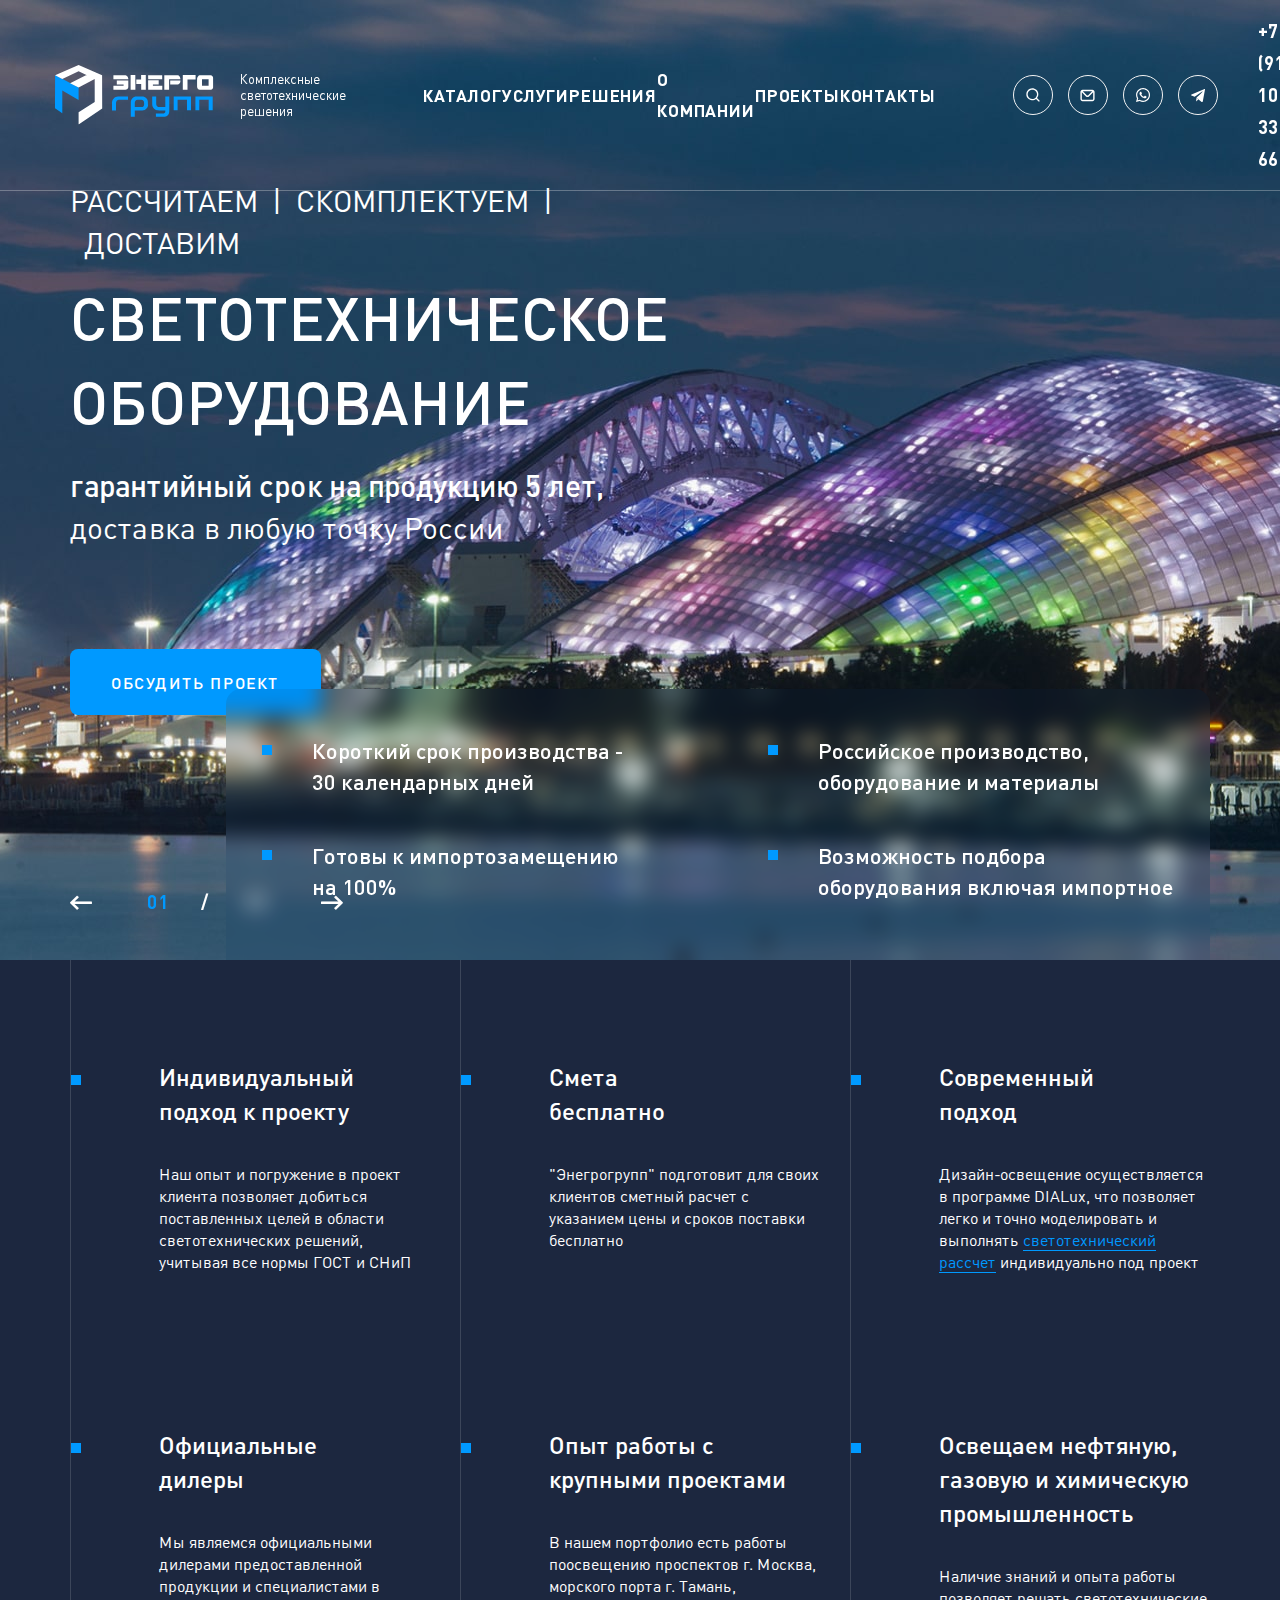
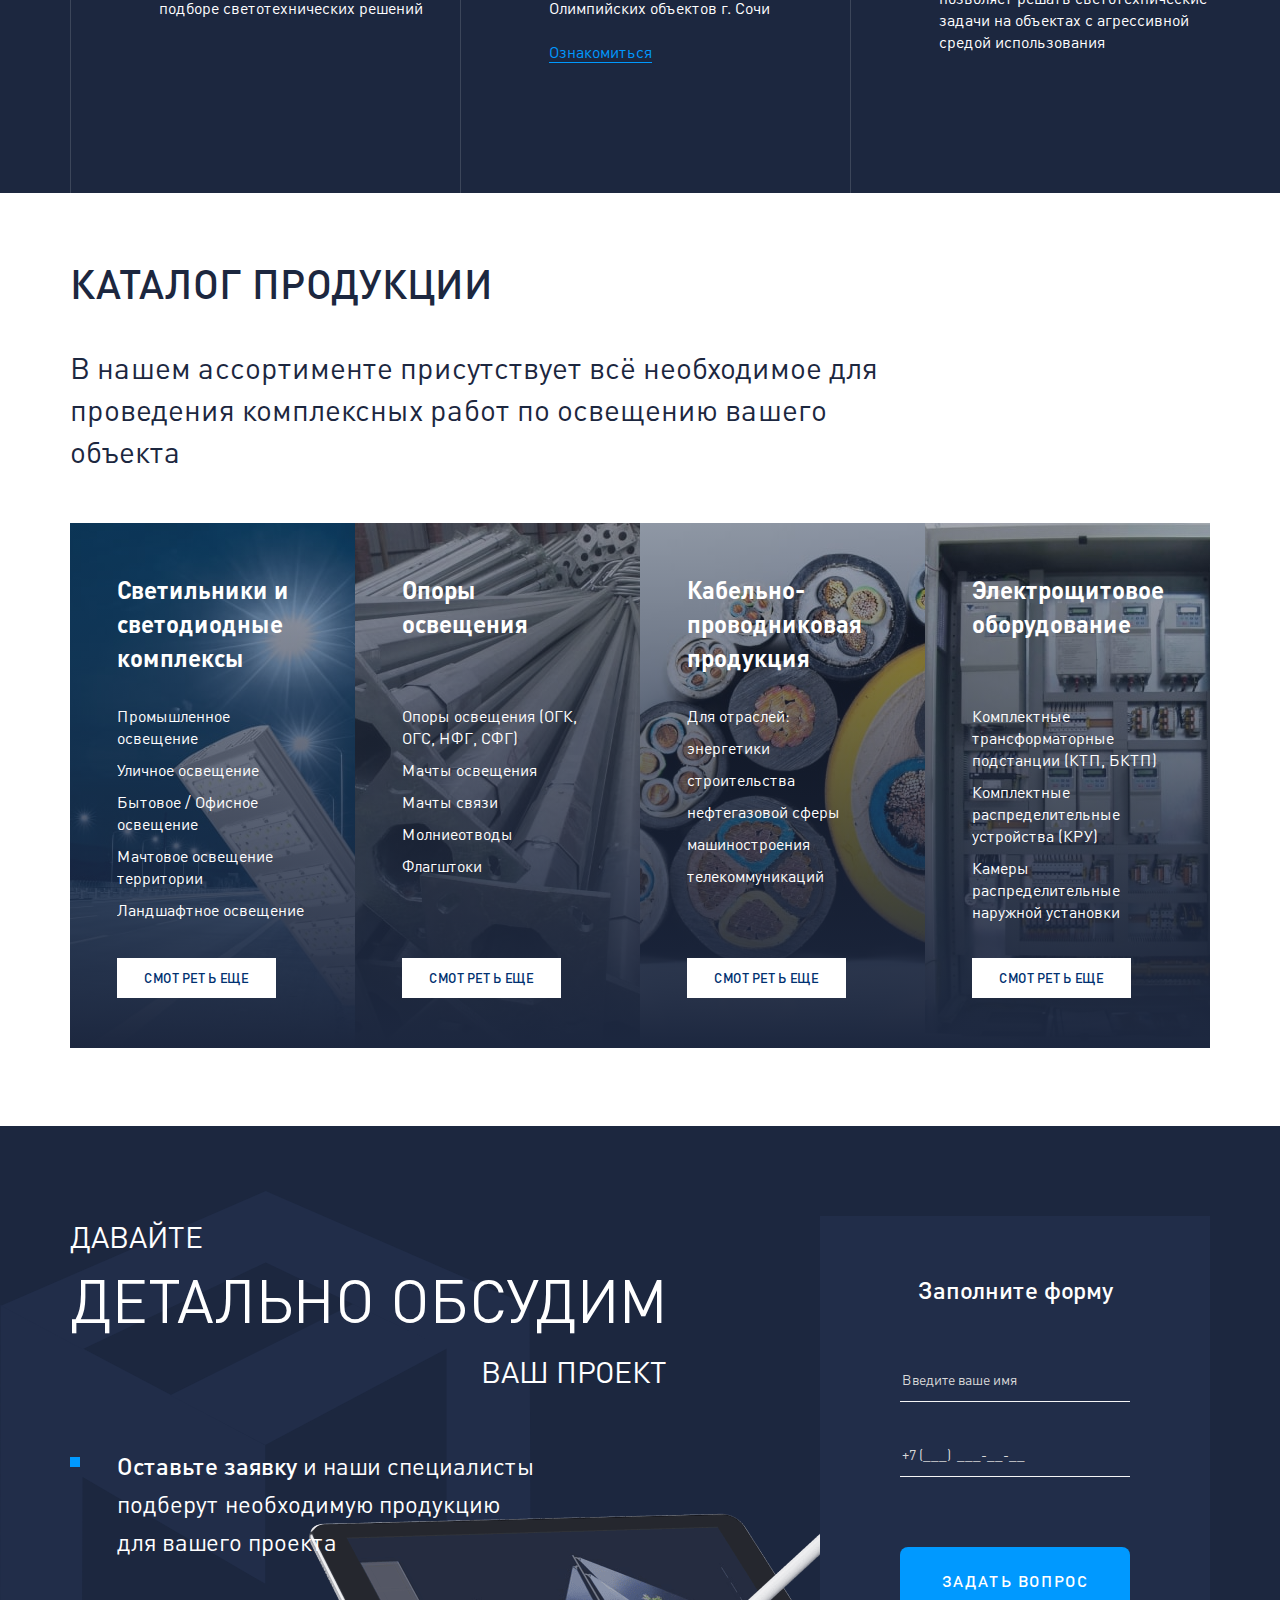
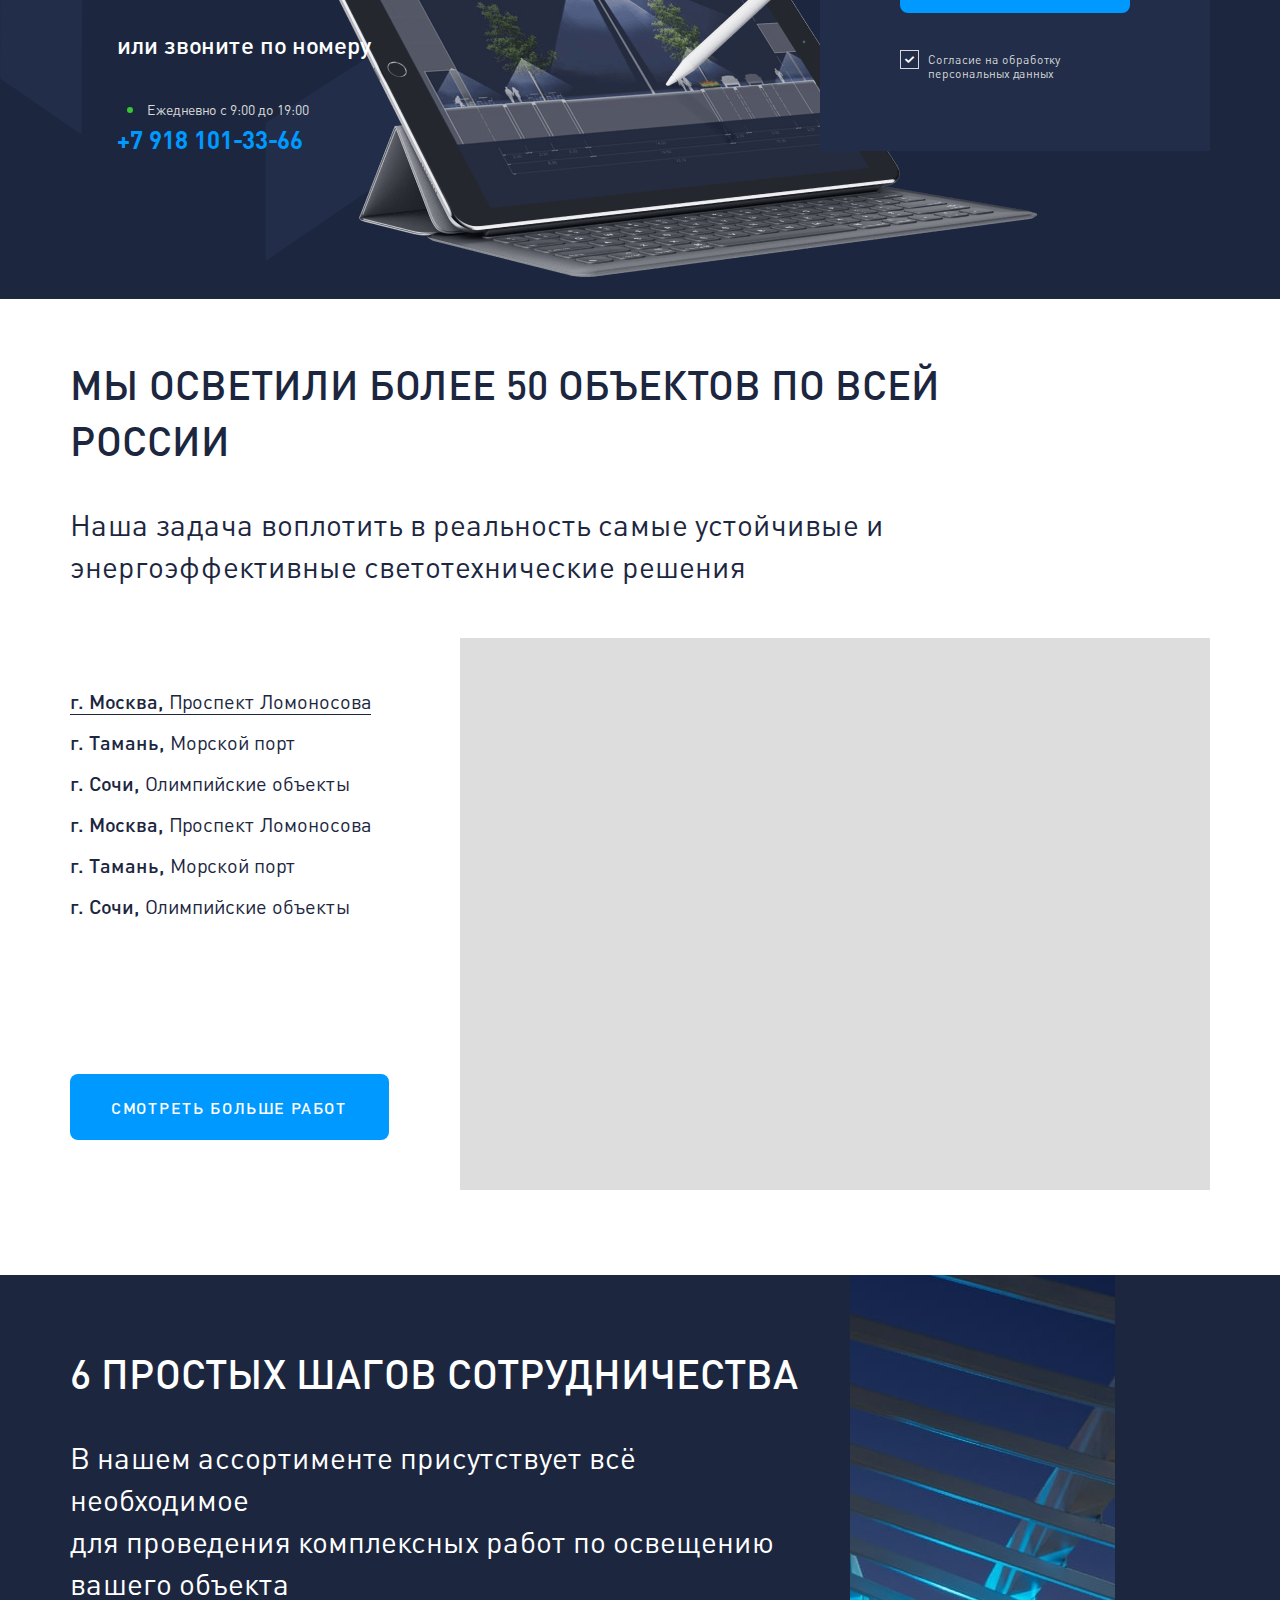
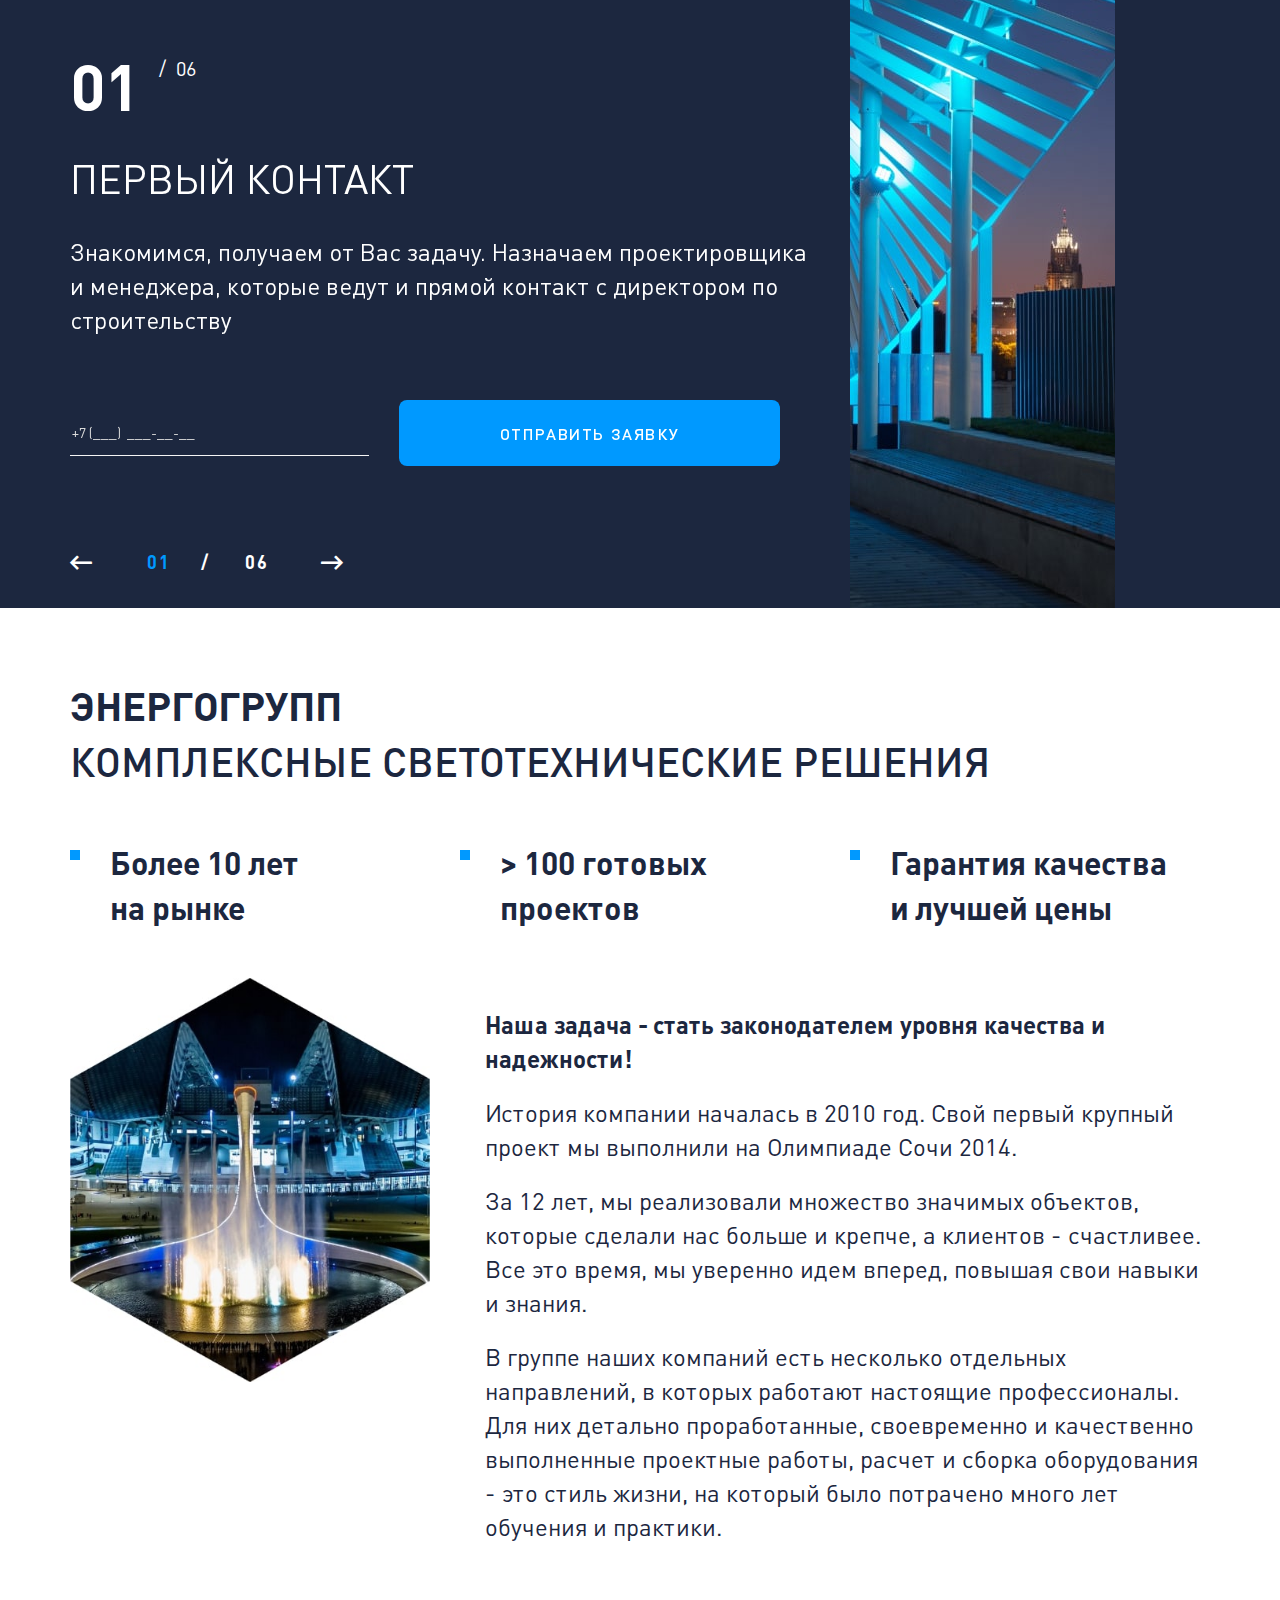
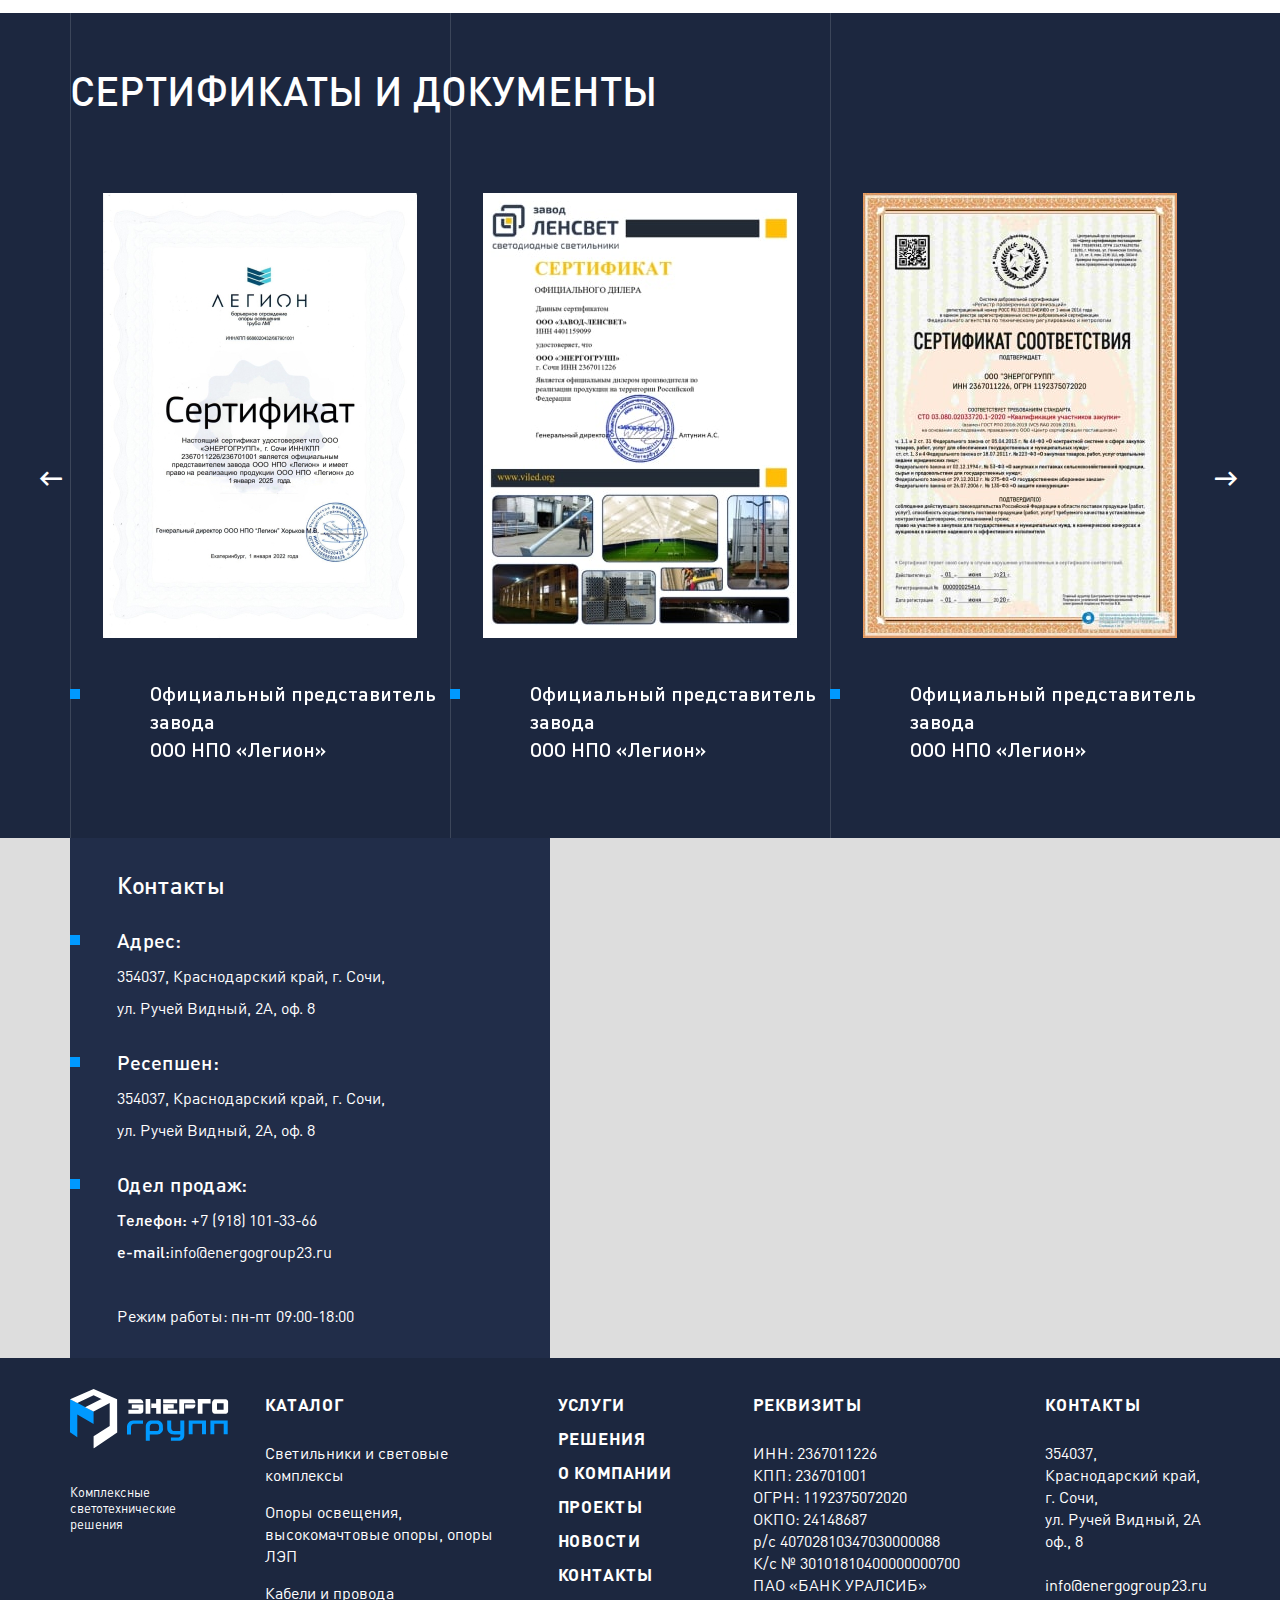
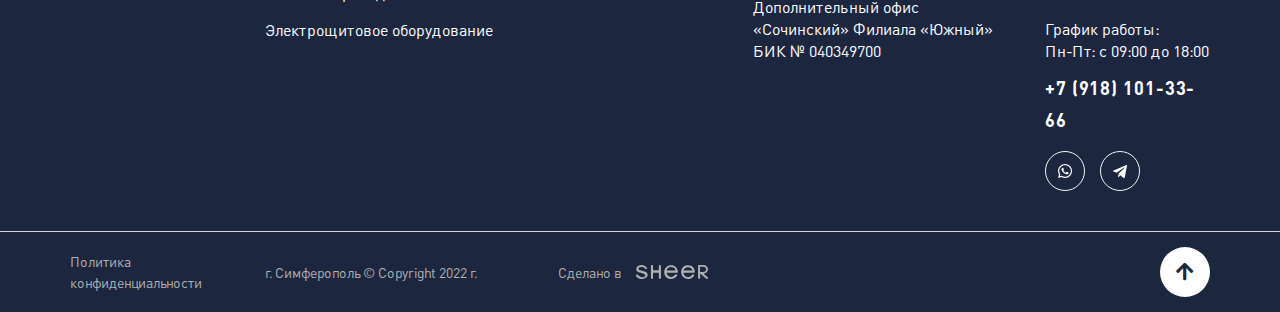
==== index.html @ d99414f5 "Add files via upload" ====
<!DOCTYPE html>
<!--[if lt IE 7]><html lang="ru" class="lt-ie9 lt-ie8 lt-ie7"><![endif]-->
<!--[if IE 7]><html lang="ru" class="lt-ie9 lt-ie8"><![endif]-->
<!--[if IE 8]><html lang="ru" class="lt-ie9"><![endif]-->
<!--[if gt IE 8]><!-->
<html lang="ru">
<!--<![endif]-->
<head>
	<meta charset="utf-8" />
	<title>Заголовок</title>
	<meta http-equiv="X-UA-Compatible" content="IE=edge" />
	<meta name="viewport" content="width=device-width, initial-scale=1.0" />
	<meta name="format-detection" content="telephone=no" />
	<link rel="shortcut icon" href="favicon.png" />
	<link rel="stylesheet" href="libs/bootstrap/bootstrap-grid.css" />
	<link rel="stylesheet" href="libs/fontawesome-free-5.12.0-web/css/all.min.css" />
	<link rel="stylesheet" href="libs/fancybox/jquery.fancybox.css" />
	<link rel="stylesheet" href="libs/slick-1.5.9/slick/slick.css" />
	<link rel="stylesheet" href="libs/slick-1.5.9/slick/slick-theme.css" />
	<link rel="stylesheet" href="css/fonts.css" />
	<link rel="stylesheet" href="css/main.css?ver=1.1" />
	<link rel="stylesheet" href="css/media.css?ver=1.1" />
</head>
<body>

	<div class="wrapper">

		<header class="header">
			<div class="container-fluid">
				<div class="header__wrap">
					<div class="logo-wrap">
						<a href="#" class="logo">
							<img src="img/logo.svg" alt="alt">
						</a>
						<div class="logo-descr">Комплексные светотехнические решения</div>
					</div>
					<ul class="menu">
						<li><a href="#">КАТАЛОГ</a></li>
						<li><a href="#">УСЛУГИ</a></li>
						<li><a href="#">РЕШЕНИЯ</a></li>
						<li><a href="#">О КОМПАНИИ</a></li>
						<li><a href="#">проекты</a></li>
						<li><a href="#">контакты</a></li>
					</ul>
					<ul class="list-icons">
						<li><a href="#"><img src="img/search.svg" alt="alt"></a></li>
						<li><a href="#"><img src="img/envelope.svg" alt="alt"></a></li>
						<li><a href="#"><img src="img/whatsapp.svg" alt="alt"></a></li>
						<li><a href="#"><img src="img/telegram.svg" alt="alt"></a></li>
					</ul>
					<a href="tel:+79181013366" class="phone-main">+7 (918) 101-33-66</a>
					<a href="#callback" class="btn-page">заказать звонок</a>
				</div>
			</div>
		</header>

		<section class="billbord">
			<ul class="slider-billbord">
				<li>
					<div class="item-billbord">
						<div class="item-billbord__image">
							<img src="img/billbord.jpg" alt="alt">
						</div>
						<div class="container">
							<div class="row">
								<div class="col-xl-6">
									<h2 class="title-billbord">Рассчитаем&nbsp;&nbsp;|&nbsp;&nbsp;сКОМПЛЕКТУЕМ&nbsp;&nbsp;|&nbsp;&nbsp;доставим </h2>
									<h2 class="title-big">светотехническое оборудование</h2>
									<div class="descr-billbord"><strong>гарантийный срок на продукцию 5 лет,</strong> <br>доставка в любую точку России</div>
									<a href="#" class="btn-main">Обсудить проект</a>
								</div>
							</div>
						</div>
					</div>
				</li>
				<li>
					<div class="item-billbord">
						<div class="item-billbord__image">
							<img src="img/billbord.jpg" alt="alt">
						</div>
						<div class="container">
							<div class="row">
								<div class="col-xl-6">
									<h2 class="title-billbord">Рассчитаем&nbsp;&nbsp;|&nbsp;&nbsp;сКОМПЛЕКТУЕМ&nbsp;&nbsp;|&nbsp;&nbsp;доставим </h2>
									<h2 class="title-big">светотехническое оборудование</h2>
									<div class="descr-billbord"><strong>гарантийный срок на продукцию 5 лет,</strong> <br>доставка в любую точку России</div>
									<a href="#" class="btn-main">Обсудить проект</a>
								</div>
							</div>
						</div>
					</div>
				</li>
			</ul>
			<div class="container">
				<div class="slider-controls" id="controls-billbord">
					<div class="slider-count"></div>
				</div>
				<div class="info-billbord">
					<ul>
						<li>Короткий срок производства - <br>30 календарных дней</li>
						<li>Готовы к импортозамещению <br>на 100%</li>
						<li>Российское производство, оборудование и материалы</li>
						<li>Возможность подбора оборудования включая импортное</li>
					</ul>
				</div>
			</div>
		</section>

		<section class="advantages">
			<div class="container">
				<div class="row row_advantages">
					<div class="col-lg-4 col-md-6">
						<div class="item-advantage">
							<div class="item-advantage__title">Индивидуальный <br>подход к проекту</div>
							<p>Наш опыт и погружение в проект клиента позволяет добиться поставленных целей в области светотехнических решений, учитывая все нормы ГОСТ и СНиП</p>
						</div>
					</div>
					<div class="col-lg-4 col-md-6">
						<div class="item-advantage">
							<div class="item-advantage__title">Смета <br>бесплатно</div>
							<p>"Энегрогрупп" подготовит для своих клиентов сметный расчет с указанием цены и сроков поставки бесплатно</p>
						</div>
					</div>
					<div class="col-lg-4 col-md-6">
						<div class="item-advantage">
							<div class="item-advantage__title">Современный <br>подход</div>
							<p>Дизайн-освещение осуществляется в программе DIALux, что позволяет легко и точно моделировать и выполнять <a href="#">светотехнический рассчет</a> индивидуально под проект</p>
						</div>
					</div>
					<div class="col-lg-4 col-md-6">
						<div class="item-advantage">
							<div class="item-advantage__title">Официальные <br>дилеры</div>
							<p>Мы являемся официальными дилерами предоставленной продукции и специалистами в подборе светотехнических решений</p>
						</div>
					</div>
					<div class="col-lg-4 col-md-6">
						<div class="item-advantage">
							<div class="item-advantage__title">Опыт работы с крупными проектами</div>
							<p>В нашем портфолио есть работы поосвещению проспектов  г. Москва, морского порта г. Тамань, Олимпийских объектов г. Сочи </p>
							<br>
							<a href="#">Ознакомиться</a>
						</div>
					</div>
					<div class="col-lg-4 col-md-6">
						<div class="item-advantage">
							<div class="item-advantage__title">Освещаем нефтяную, газовую  и химическую промышленность</div>
							<p>Наличие знаний и опыта работы позволяет решать светотехнические задачи на объектах с агрессивной средой использования</p>
						</div>
					</div>
				</div>
			</div>
		</section>

		<section class="categories">
			<div class="container">
				<div class="row">
					<div class="col-lg-9">
						<h2 class="title-section">Каталог продукции</h2>
						<div class="descr-section">В нашем ассортименте присутствует всё необходимое для проведения комплексных работ по освещению вашего объекта</div>
					</div>
				</div>
				<div class="row row_categories">
					<div class="col-lg-3 col-md-6">
						<div class="item-category">
							<div class="item-category__image">
								<img src="img/category1.jpg" alt="alt">
							</div>
							<a href="#" class="item-category__title">Светильники и светодиодные комплексы</a>
							<div class="item-category__content">
								<ul>
									<li><a href="#">Промышленное освещение</a></li>
									<li><a href="#">Уличное освещение</a></li>
									<li><a href="#">Бытовое / Офисное освещение</a></li>
									<li><a href="#">Мачтовое освещение территории</a></li>
									<li><a href="#">Ландшафтное освещение</a></li>
								</ul>
							</div>
							<a href="#" class="btn-page">смотреть еще</a>
						</div>
					</div>
					<div class="col-lg-3 col-md-6">
						<div class="item-category">
							<div class="item-category__image">
								<img src="img/category2.jpg" alt="alt">
							</div>
							<a href="#" class="item-category__title">Опоры <br>освещения</a>
							<div class="item-category__content">
								<ul>
									<li><a href="#">Опоры освещения (ОГК, ОГС, НФГ, СФГ)</a></li>
									<li><a href="#">Мачты освещения</a></li>
									<li><a href="#">Мачты связи</a></li>
									<li><a href="#">Молниеотводы</a></li>
									<li><a href="#">Флагштоки</a></li>
								</ul>
							</div>
							<a href="#" class="btn-page">смотреть еще</a>
						</div>
					</div>
					<div class="col-lg-3 col-md-6">
						<div class="item-category">
							<div class="item-category__image">
								<img src="img/category3.jpg" alt="alt">
							</div>
							<a href="#" class="item-category__title">Кабельно-проводниковая продукция</a>
							<div class="item-category__content">
								<ul>
									<li>Для отраслей:</li>
									<li><a href="#">энергетики</a></li>
									<li><a href="#">строительства</a></li>
									<li><a href="#">нефтегазовой сферы</a></li>
									<li><a href="#">машиностроения</a></li>
									<li><a href="#">телекоммуникаций</a></li>
								</ul>
							</div>
							<a href="#" class="btn-page">смотреть еще</a>
						</div>
					</div>
					<div class="col-lg-3 col-md-6">
						<div class="item-category">
							<div class="item-category__image">
								<img src="img/category4.jpg" alt="alt">
							</div>
							<a href="#" class="item-category__title">Электрощитовое оборудование</a>
							<div class="item-category__content">
								<ul>
									<li><a href="#">Комплектные трансформаторные подстанции (КТП, БКТП)</a></li>
									<li><a href="#">Комплектные распределительные устройства (КРУ)</a></li>
									<li><a href="#">Камеры распределительные наружной установки (КРН)</a></li>
								</ul>
							</div>
							<a href="#" class="btn-page">смотреть еще</a>
						</div>
					</div>
				</div>
			</div>
		</section>

		<section class="consultation">
			<div class="container">
				<div class="row">
					<div class="col-lg-8 consultation__left">
						<h2 class="title-consultation">
							<div class="title-consultation__descr">Давайте</div>
							<div class="title-consultation__main">детально обсудим</div>
							<div class="title-consultation__descr">ваш проект</div>
						</h2>
						<div class="descr-consultation">
							<p><strong>Оставьте заявку</strong> и наши специалисты подберут необходимую продукцию для вашего проекта</p>
							<div class="descr-consultation__bottom">
								<p><strong>или звоните по номеру</strong></p>
								<div class="time-contacts">Ежедневно с 9:00 до 19:00 </div>
								<a href="tel:+79181013366" class="phone-page"> +7 918 101-33-66</a>
							</div>
						</div>
					</div>
					<div class="col-lg-4">
						<div class="image-consult">
							<img src="img/consult.png" alt="alt">
						</div>
						<div class="block-form">
							<div class="title-form">Заполните форму</div>
							<form>
								<div class="item-form">
									<input type="text" placeholder="Введите ваше имя" required="required">
								</div>
								<div class="item-form">
									<input type="text" placeholder="+7 (___)  ___-__-__" class="input-phone" required="required">
								</div>
								<button class="btn-main">задать вопрос</button>
								<div class="checkbox-wrap">
									<div class="checkbox">
										<label>
											<input type="checkbox" required="required" checked="checked" />
											<span>Согласие на обработку персональных данных</span>
										</label>
									</div>
								</div>
							</form>
						</div>
					</div>
				</div>
			</div>
		</section>

		<section class="locations">
			<div class="container">
				<div class="row">
					<div class="col-lg-10">
						<h2 class="title-section">Мы осветили более 50 объектов по всей России</h2>
						<div class="descr-section">Наша задача воплотить в реальность самые устойчивые и энергоэффективные светотехнические решения</div>
					</div>
				</div>
				<div class="row">
					<div class="col-lg-4 locations__left">
						<ul class="list-locations">
							<li>
								<div class="item-location location_1 active"><strong>г. Москва,</strong> Проспект Ломоносова</div>
							</li>
							<li>
								<div class="item-location location_2"><strong>г. Тамань,</strong> Морской порт</div>
							</li>
							<li>
								<div class="item-location location_3"><strong>г. Сочи,</strong> Олимпийские объекты</div>
							</li>
							<li>
								<div class="item-location location_1"><strong>г. Москва,</strong> Проспект Ломоносова</div>
							</li>
							<li>
								<div class="item-location location_2"><strong>г. Тамань,</strong> Морской порт</div>
							</li>
							<li>
								<div class="item-location location_3"><strong>г. Сочи,</strong> Олимпийские объекты</div>
							</li>
						</ul>
						<a href="#" class="btn-main">смотреть больше работ</a>
					</div>
					<div class="col-lg-8">
						<div id="map-locations"></div>
					</div>
				</div>
			</div>
		</section>

		<section class="cooperation">
			<div class="container">
				<div class="row">
					<div class="col-lg-8">
						<h2 class="title-section">6 простых шагов сотрудничества</h2>
						<div class="descr-section">В нашем ассортименте присутствует всё необходимое <br>для проведения комплексных работ по освещению вашего объекта</div>
						<div class="counter-cooperation"></div>
						<ul class="slider-cooperation">
							<li>
								<div class="title-section">первый контакт</div>
								<div class="text-big">
									<p>Знакомимся, получаем от Вас задачу. Назначаем проектировщика и менеджера, которые ведут и прямой контакт с директором по строительству</p>
								</div>
								<form>
									<div class="line-form">
										<div class="item-form">
											<input type="text" placeholder="+7 (___)  ___-__-__" class="input-phone" required="required">
										</div>
										<button class="btn-main">отправить заявку</button>
									</div>
								</form>
							</li>
							<li>
								<div class="title-section">первый контакт</div>
								<div class="text-big">
									<p>Знакомимся, получаем от Вас задачу. Назначаем проектировщика и менеджера, которые ведут и прямой контакт с директором по строительству</p>
								</div>
								<form>
									<div class="line-form">
										<div class="item-form">
											<input type="text" placeholder="+7 (___)  ___-__-__" class="input-phone" required="required">
										</div>
										<button class="btn-main">отправить заявку</button>
									</div>
								</form>
							</li>
							<li>
								<div class="title-section">первый контакт</div>
								<div class="text-big">
									<p>Знакомимся, получаем от Вас задачу. Назначаем проектировщика и менеджера, которые ведут и прямой контакт с директором по строительству</p>
								</div>
								<form>
									<div class="line-form">
										<div class="item-form">
											<input type="text" placeholder="+7 (___)  ___-__-__" class="input-phone" required="required">
										</div>
										<button class="btn-main">отправить заявку</button>
									</div>
								</form>
							</li>
							<li>
								<div class="title-section">первый контакт</div>
								<div class="text-big">
									<p>Знакомимся, получаем от Вас задачу. Назначаем проектировщика и менеджера, которые ведут и прямой контакт с директором по строительству</p>
								</div>
								<form>
									<div class="line-form">
										<div class="item-form">
											<input type="text" placeholder="+7 (___)  ___-__-__" class="input-phone" required="required">
										</div>
										<button class="btn-main">отправить заявку</button>
									</div>
								</form>
							</li>
							<li>
								<div class="title-section">первый контакт</div>
								<div class="text-big">
									<p>Знакомимся, получаем от Вас задачу. Назначаем проектировщика и менеджера, которые ведут и прямой контакт с директором по строительству</p>
								</div>
								<form>
									<div class="line-form">
										<div class="item-form">
											<input type="text" placeholder="+7 (___)  ___-__-__" class="input-phone" required="required">
										</div>
										<button class="btn-main">отправить заявку</button>
									</div>
								</form>
							</li>
							<li>
								<div class="title-section">первый контакт</div>
								<div class="text-big">
									<p>Знакомимся, получаем от Вас задачу. Назначаем проектировщика и менеджера, которые ведут и прямой контакт с директором по строительству</p>
								</div>
								<form>
									<div class="line-form">
										<div class="item-form">
											<input type="text" placeholder="+7 (___)  ___-__-__" class="input-phone" required="required">
										</div>
										<button class="btn-main">отправить заявку</button>
									</div>
								</form>
							</li>
						</ul>
						<div class="slider-controls" id="controls-cooperation">
							<div class="slider-count"></div>
						</div>
					</div>
					<div class="col-lg-4">
						<div class="image-cooperation">
							<img src="img/cooperation.jpg" alt="alt">
						</div>
					</div>
				</div>
			</div>
		</section>

		<section class="about">
			<div class="container">
				<h2 class="title-section"><strong>ЭНЕРГОГРУПП</strong> Комплексные светотехнические решения</h2>
				<div class="row about__top">
					<div class="col-lg-4">
						<div class="item-about">Более 10 лет <br>на рынке</div>
					</div>
					<div class="col-lg-4">
						<div class="item-about">> 100 готовых проектов</div>
					</div>
					<div class="col-lg-4">
						<div class="item-about">Гарантия качества и лучшей цены</div>
					</div>
				</div>
				<div class="row">
					<div class="col-lg-4">
						<div class="image-about">
							<img src="img/about1.jpg" alt="alt">
						</div>
					</div>
					<div class="col-lg-8 about__right">
						<div class="text-big">
							<p><strong>Наша задача - стать законодателем уровня качества и надежности!</strong></p>
							<p>История компании началась в 2010 год. Свой первый крупный проект  мы выполнили на Олимпиаде Сочи 2014.</p>
							<p>За 12 лет, мы реализовали множество значимых объектов, которые сделали нас больше и крепче, а клиентов - счастливее. Все это время, мы уверенно идем вперед, повышая свои навыки и знания.</p>
							<p>В группе наших компаний есть несколько отдельных направлений, в которых работают настоящие профессионалы. Для них детально проработанные, своевременно и качественно выполненные проектные работы, расчет и сборка оборудования - это стиль жизни, на который было потрачено много лет обучения и практики.</p>
						</div>
					</div>
				</div>
			</div>
		</section>

		<section class="sertificats">
			<div class="container">
				<h2 class="title-section">Сертификаты и документы</h2>
				<div class="lines-wrap">
					<div class="line"></div>
					<div class="line"></div>
					<div class="line"></div>
				</div>
				<ul class="slider-sertificats">
					<li>
						<a href="img/sertificat1.jpg" class="item-sertificat fancybox">
							<span class="item-sertificat__image">
								<img src="img/sertificat1.jpg" alt="alt">
							</span>
							<span class="item-sertificat__title">Официальный представитель завода <br>ООО НПО «Легион»</span>
						</a>
					</li>
					<li>
						<a href="img/sertificat2.jpg" class="item-sertificat fancybox">
							<span class="item-sertificat__image">
								<img src="img/sertificat2.jpg" alt="alt">
							</span>
							<span class="item-sertificat__title">Официальный представитель завода <br>ООО НПО «Легион»</span>
						</a>
					</li>
					<li>
						<a href="img/sertificat3.jpg" class="item-sertificat fancybox">
							<span class="item-sertificat__image">
								<img src="img/sertificat3.jpg" alt="alt">
							</span>
							<span class="item-sertificat__title">Официальный представитель завода <br>ООО НПО «Легион»</span>
						</a>
					</li>
					<li>
						<a href="img/sertificat1.jpg" class="item-sertificat fancybox">
							<span class="item-sertificat__image">
								<img src="img/sertificat1.jpg" alt="alt">
							</span>
							<span class="item-sertificat__title">Официальный представитель завода <br>ООО НПО «Легион»</span>
						</a>
					</li>
				</ul>
			</div>
		</section>

		<section class="contacts">
			<div class="container">
				<div class="block-contacts">
					<div class="title-small">Контакты</div>
					<div class="item-contact">
						<div class="item-contact__title">Адрес:</div>
						<p>354037, Краснодарский край, г. Сочи,</p>
						<p>ул. Ручей Видный, 2А, оф. 8</p>
					</div>
					<div class="item-contact">
						<div class="item-contact__title">Ресепшен:</div>
						<p>354037, Краснодарский край, г. Сочи,</p>
						<p>ул. Ручей Видный, 2А, оф. 8</p>
					</div>
					<div class="item-contact">
						<div class="item-contact__title">Одел продаж:</div>
						<p><strong>Телефон:</strong> <a href="tel:+79181013366">+7 (918) 101-33-66</a></p>
						<p><strong>e-mail:</strong><a href="mailto:info@energogroup23.ru">info@energogroup23.ru</a></p>
						<br>
						<p>Режим работы: пн-пт 09:00-18:00</p>
					</div>
				</div>
			</div>
			<div id="map"></div>
		</section>

		<footer class="footer">
			<div class="container">
				<div class="row">
					<div class="col-lg-2">
						<a href="#" class="logo">
							<img src="img/logo.svg" alt="alt">
						</a>
						<div class="logo-descr">Комплексные светотехнические решения</div>
					</div>
					<div class="col-lg-3">
						<div class="footer__title">КАТАЛОГ</div>
						<div class="footer__content">
							<ul class="footer__nav">
								<li><a href="#">Светильники и световые комплексы</a></li>
								<li><a href="#">Опоры освещения, высокомачтовые опоры, опоры ЛЭП</a></li>
								<li><a href="#">Кабели и провода</a></li>
								<li><a href="#">Электрощитовое оборудование</a></li>
							</ul>
						</div>
					</div>
					<div class="col-lg-2">
						<ul class="footer__nav footer__nav_big">
							<li><a href="#">УСЛУГИ</a></li>
							<li><a href="#">РЕШЕНИЯ</a></li>
							<li><a href="#">О КОМПАНИИ</a></li>
							<li><a href="#">проекты</a></li>
							<li><a href="#">Новости</a></li>
							<li><a href="#">контакты</a></li>
						</ul>
					</div>
					<div class="col-lg-3">
						<div class="footer__title">Реквизиты</div>
						<div class="footer__content">
							<p>ИНН: 2367011226</p>
							<p>КПП: 236701001</p>
							<p>ОГРН: 1192375072020</p>
							<p>ОКПО: 24148687</p>
							<p>р/с 40702810347030000088</p>
							<p>К/с № 30101810400000000700</p>
							<p>ПАО «БАНК УРАЛСИБ»</p>
							<p>Дополнительный офис «Сочинский» Филиала «Южный» </p>
							<p>БИК № 040349700</p>
						</div>
					</div>
					<div class="col-lg-2">
						<div class="footer__title">контакты</div>
						<div class="footer__content">
							<p>354037, Краснодарский край, <br>г. Сочи,  <br>ул. Ручей Видный, 2А оф., 8</p>
							<br>
							<p><a href="mailto:info@energogroup23.ru">info@energogroup23.ru</a></p>
							<br>
							<p>График работы: <br>Пн-Пт: с 09:00 до 18:00</p>
							<a href="tel:+79181013366" class="phone-main">+7 (918) 101-33-66</a>
							<ul class="list-icons">
								<li><a href="#"><img src="img/whatsapp.svg" alt="alt"></a></li>
								<li><a href="#"><img src="img/telegram.svg" alt="alt"></a></li>
							</ul>
						</div>
					</div>
				</div>
			</div>
			<div class="footer-bottom">
				<div class="container">
					<div class="row align-items-center">
						<div class="col-lg-2">
							<a href="#">Политика конфиденциальности </a>
						</div>
						<div class="col-lg-3">
							<p>г. Симферополь © Copyright  2022 г.</p>
						</div>
						<div class="col-lg-3">
							<div class="create">Сделано в <a href="#"><img src="img/copy.svg" alt="alt"></a></div>
						</div>
						<div class="col-lg-4">
							<a href="#" class="btn_top"><i class="fa fa-arrow-up"></i></a>
						</div>
					</div>
				</div>
			</div>
		</footer>
		
	</div>

	<!--[if lt IE 9]>
	<script src="libs/html5shiv/es5-shim.min.js"></script>
	<script src="libs/html5shiv/html5shiv.min.js"></script>
	<script src="libs/html5shiv/html5shiv-printshiv.min.js"></script>
	<script src="libs/respond/respond.min.js"></script>
<![endif]-->
<script src="libs/jquery/jquery-3.6.0.min.js"></script>
<script src="libs/jquery-mousewheel/jquery.mousewheel.min.js"></script>
<script src="libs/fancybox/jquery.fancybox.pack.js"></script>
<script src="libs/slick-1.5.9/slick/slick.min.js"></script>
<script src="libs/scroll2id/PageScroll2id.min.js"></script>
<script src="libs/mask/jquery.maskedinput.js"></script>
<script src="libs/jQueryFormStyler-master/jquery.formstyler.min.js"></script>
<script src="js/common.js?ver=1.1"></script>

<script src="https://api-maps.yandex.ru/2.1/?lang=ru_RU"></script>
<script>
	$(document).ready(function () {
		ymaps.ready(init);

		function init() {
			var myMap = new ymaps.Map('map-locations', {
				center: [55.755819, 37.617644],
				zoom: 15
			}, {
				searchControlProvider: 'yandex#search'
			}),


			myPlacemark1 = new ymaps.Placemark([55.755819, 37.617644],{
				balloonContent: '<div class="content-location"><div class="image-location"><img src="img/location1.jpg" alt="alt"></div><div class="text-location"><strong>г. Москва,</strong> Проспект Ломоносова</div></div>',
			},  {
				iconLayout: 'default#imageWithContent',
				iconImageHref: 'img/pin.svg',
				iconImageSize: [24, 30],
				iconImageOffset: [-12, -30],
				balloonOffset: [0, -30],
				hideIconOnBalloonOpen: false,
			});

			myPlacemark2 = new ymaps.Placemark([45.128476, 36.685082], {
				balloonContent: '<div class="content-location"><div class="image-location"><img src="img/location1.jpg" alt="alt"></div><div class="text-location"><strong>г. Тамань,</strong> Морской порт</div></div>',
			}, {
				iconLayout: 'default#imageWithContent',
				iconImageHref: 'img/pin.svg',
				iconImageSize: [24, 30],
				iconImageOffset: [-12, -30],
				balloonOffset: [0, -30],
				hideIconOnBalloonOpen: false,
			});

			myPlacemark3 = new ymaps.Placemark([43.603934, 39.718946], {
				balloonContent: '<div class="content-location"><div class="image-location"><img src="img/location1.jpg" alt="alt"></div><div class="text-location"><strong>г. Сочи,</strong> Олимпийские объекты</div></div>',
			}, {
				iconLayout: 'default#imageWithContent',
				iconImageHref: 'img/pin.svg',
				iconImageSize: [24, 30],
				iconImageOffset: [-12, -30],
				balloonOffset: [0, -30],
				hideIconOnBalloonOpen: false,
			});

			myMap.controls.remove('searchControl');
			myMap.behaviors.disable('scrollZoom');
			myMap.geoObjects.add(myPlacemark1);
			myMap.geoObjects.add(myPlacemark2);
			myMap.geoObjects.add(myPlacemark3);

			myPlacemark1.balloon.open();

			$( ".item-location" ).click(function() {
				$(".item-location").removeClass("active");
				$(this).addClass("active");
			});

			$( ".location_1" ).click(function() {
				myPlacemark1.balloon.open();
				myMap.setCenter([55.755819, 37.617644]);
			});
			$( ".location_2" ).click(function() {
				myPlacemark2.balloon.open();
				myMap.setCenter([45.128476, 36.685082]);
			});
			$( ".location_3" ).click(function() {
				myPlacemark3.balloon.open();
				myMap.setCenter([43.603934, 39.718946]);
			});

		}
	});
</script>
<script>
	$(document).ready(function () {
		ymaps.ready(init);

		function init() {
			var myMap = new ymaps.Map('map', {
				center: [43.522726, 39.851997],
				zoom: 17
			}, {
				searchControlProvider: 'yandex#search'
			}),


			myPlacemark1 = new ymaps.Placemark([43.522726, 39.852281],{
				
			},  {
				iconLayout: 'default#imageWithContent',
				iconImageHref: 'img/pin_main.svg',
				iconImageSize: [37, 37],
				iconImageOffset: [-18, -37],
				balloonOffset: [0, -37],
				hideIconOnBalloonOpen: false,
			});

			myMap.controls.remove('searchControl');
			myMap.behaviors.disable('scrollZoom');
			myMap.geoObjects.add(myPlacemark1);

		}
	});
</script>
<!-- Yandex.Metrika counter --><!-- /Yandex.Metrika counter -->
<!-- Google Analytics counter --><!-- /Google Analytics counter -->
</body>
</html>
---- css/fonts.css ----
@font-face {
	font-family: 'DINPro';
	src: url('../fonts/DINPro.eot');
	src: url('../fonts/DINPro.eot?#iefix') format('embedded-opentype'),
	url('../fonts/DINPro.woff') format('woff'),
	url('../fonts/DINPro.ttf') format('truetype');
	font-weight: normal;
	font-style: normal;
}
@font-face {
	font-family: 'DINPro';
	src: url('../fonts/DINPro-Medium.eot');
	src: url('../fonts/DINPro-Medium.eot?#iefix') format('embedded-opentype'),
	url('../fonts/DINPro-Medium.woff') format('woff'),
	url('../fonts/DINPro-Medium.ttf') format('truetype');
	font-weight: 500;
	font-style: normal;
}
@font-face {
	font-family: 'DINPro';
	src: url('../fonts/DINPro-Bold.eot');
	src: url('../fonts/DINPro-Bold.eot?#iefix') format('embedded-opentype'),
	url('../fonts/DINPro-Bold.woff') format('woff'),
	url('../fonts/DINPro-Bold.ttf') format('truetype');
	font-weight: 700;
	font-style: normal;
}
---- css/main.css ----
*::-webkit-input-placeholder {
	color: #D9D9D9;
	opacity: 1;
}
*:-moz-placeholder {
	color: #D9D9D9;
	opacity: 1;
}
*::-moz-placeholder {
	color: #D9D9D9;
	opacity: 1;
}
*:-ms-input-placeholder {
	color: #D9D9D9;
	opacity: 1;
}

body input:focus:required:invalid,
body textarea:focus:required:invalid {
	
}
body input:required:valid,
body textarea:required:valid {
	
}
body {
	font-family: 'DINPro';
	font-size: 16px;
	line-height: 26px;
	color: #1C273F;
	overflow-x: hidden;
	margin: 0;
	background-color: #fff;
}
button {
	cursor: pointer;
}
button, input, optgroup, select, textarea {
	font-family: inherit;
}
input {
	-webkit-appearance: none;
	-moz-appearance: none;
	appearance: none;
}
a, button, input, img {
	transition: all 0.3s;
}
h1,h2,h3,h4,h5,h6 {
	padding: 0;
	margin: 0;
	font-weight: normal;
}
.wrapper {
	overflow: hidden;
}
a {
	text-decoration: none;
	outline: none;
}
* {
	outline: none !important;
}
ul {
	padding: 0;
	margin: 0;
}
ul li {
	list-style-type: none;
	outline: none;
}
img {
	outline: none;
	display: block;
}
p {
	padding: 0;
	margin: 0;
}
form {
	margin: 0;
}

.header {
	padding: 15px 0;
	border-bottom: 1px solid rgba(245, 245, 245, 0.3);
	position: absolute;
	top: 0;
	left: 0;
	width: 100%;
	z-index: 1000;
	color: #fff;
}
.header__wrap {
	display: flex;
	align-items: center;
	justify-content: space-between;
}
.logo-wrap {
	display: flex;
	align-items: center;
}
.logo {
	display: inline-block;
}
.logo img {
	max-width: 159px;
	height: auto;
}
.logo-descr {
	font-size: 13px;
	line-height: 16px;
	margin-left: 26px;
	max-width: 110px;
}
.menu {
	margin: 0 77px;
	display: flex;
	align-items: center;
	justify-content: space-between;
	flex: 1;
}
.menu a {
	font-weight: 700;
	font-size: 17px;
	line-height: 31px;
	letter-spacing: 0.05em;
	text-transform: uppercase;
	color: #FFFFFF;
}
.phone-main {
	font-weight: 700;
	font-size: 18px;
	line-height: 32px;
	letter-spacing: 0.05em;
	text-transform: uppercase;
	color: #FFFFFF;
}
.list-icons {
	display: flex;
	align-items: center;
}
.list-icons a {
	width: 40px;
	height: 40px;
	border-radius: 50%;
	display: flex;
	align-items: center;
	justify-content: center;
	flex: none;
	border: 1px solid #F4F4F4;
}
.list-icons li {
	margin-right: 15px;
}
.list-icons li:last-child {
	margin-right: 0;
}
.header__wrap .list-icons {
	margin-right: 40px;
}
.header__wrap .btn-page {
	margin-left: 26px;
}
.btn-page {
	height: 40px;
	padding: 0 27px;
	font-weight: 500;
	font-size: 13px;
	line-height: 23px;
	letter-spacing: 0.05em;
	text-transform: uppercase;
	color: #003170;
	display: inline-flex;
	align-items: center;
	justify-content: center;
	background-color: #fff;
	cursor: pointer;
	border: none;
}
.btn-page:hover {
	background-color: #e7e7e7;
}
.container-fluid {
	padding: 0 55px;
}

.billbord {
	color: #fff;
}
.item-billbord {
	padding-top: 180px;
	min-height: 960px;
	color: #fff;
	position: relative;
	z-index: 1;
}
.item-billbord__image {
	position: absolute;
	top: 0;
	left: 0;
	width: 100%;
	height: 100%;
	z-index: -1;
}
.item-billbord__image img {
	width: 100%;
	height: 100%;
	object-fit: cover;
	font-family: 'object-fit: cover;';
}
.title-billbord {
	font-size: 30px;
	line-height: 42px;
	margin-bottom: 12px;
	text-transform: uppercase;
}
.title-big {
	font-size: 60px;
	line-height: 84px;
	margin-bottom: 20px;
	font-weight: 500;
	text-transform: uppercase;
}
.descr-billbord {
	font-size: 30px;
	line-height: 42px;
	margin-bottom: 100px;
}
.descr-billbord strong {
	font-weight: 500;
}
.btn-main {
	font-weight: 500;
	font-size: 16px;
	line-height: 29px;
	padding: 0 41px;
	height: 66px;
	letter-spacing: 0.1em;
	background-color: #0099FF;
	border-radius: 8px;
	display: inline-flex;
	align-items: center;
	justify-content: center;
	text-align: center;
	text-transform: uppercase;
	color: #FFFFFF;
	border: none;
	cursor: pointer;
}
.btn-main:hover {
	background-color: #0087e0;
}
.slick-arrow {
	font-size: 25px;
	width: 25px;
	height: 25px;
	color: #fff !important;
	display: flex;
	align-items: center;
	transition: all 0.3s;
	cursor: pointer;
}
.slick-arrow::before {
	display: none !important;
}
.slider-controls .slick-arrow {
	position: relative;
	top: 0;
	left: 0;
	right: 0;
	transform: none;
}
.slider-controls {
	display: flex;
	align-items: center;
}
.billbord .slick-arrow  {
	color: #fff;
}
.billbord .slider-controls {
	bottom: 42px;
	left: 15px;
	position: absolute;
}
.billbord .container {
	position: relative;
}
.slider-count {
	margin: 0 52px;
	font-weight: 700;
	font-size: 18px;
	line-height: 32px;
	letter-spacing: 0.1em;
	text-transform: uppercase;
}
.slider-count span {
	color: #0099FF;
}
.slash {
	margin: 0 30px;
	color: inherit !important;
}
.info-billbord {
	padding: 46px 36px;
	padding-bottom: 15px;
	font-size: 22px;
	line-height: 31px;
	max-width: 984px;
	font-weight: 500;
	position: absolute;
	bottom: 0;
	right: 15px;
	background: rgba(0, 49, 112, 0.1);
	backdrop-filter: blur(10px);
	border-radius: 15px 15px 0px 0px;
}
.info-billbord ul {
	columns: 2;
	column-gap: 100px
}
.info-billbord ul li {
	padding-left: 50px;
	margin-bottom: 43px;
	position: relative;
}
.info-billbord ul li::before {
	position: absolute;
	display: block;
	content: " ";
	top: 10px;
	left: 0;
	width: 10px;
	height: 10px;
	background: #0099FF;
}

.advantages {
	color: #fff;
	background-color: #1C273F;
}
.item-advantage {
	padding-top: 100px;
	padding-bottom: 55px;
	padding-left: 88px;
	line-height: 22px;
	min-height: 100%;
	border-left: 1px solid rgba(245, 245, 245, 0.15);
	position: relative;
}
.item-advantage__title {
	font-size: 24px;
	line-height: 34px;
	margin-bottom: 35px;
	font-weight: 500;
}
.item-advantage::before {
	position: absolute;
	display: block;
	content: " ";
	top: 115px;
	left: 0;
	width: 10px;
	height: 10px;
	background: #0099FF;
}
.item-advantage a {
	color: #0099FF;
	border-bottom: 1px solid #0099FF;
}
.item-advantage a:hover {
	border-color: transparent;
}
.row_advantages > div:nth-last-child(-n+3) .item-advantage {
	padding-bottom: 130px;
}

.categories {
	padding-top: 62px;
	padding-bottom: 78px;
}
.title-section {
	font-size: 40px;
	line-height: 56px;
	font-weight: 500;
	text-transform: uppercase;
}
.descr-section {
	padding-top: 36px;
	padding-bottom: 50px;
	font-size: 30px;
	line-height: 42px;
}
.row_categories {
	margin: 0;
}
.row_categories > div {
	padding: 0;
}
.item-category {
	height: 525px;
	padding: 50px 47px;
	line-height: 22px;
	color: #fff;
	position: relative;
	z-index: 1;
	display: flex;
	flex-direction: column;
	align-items: flex-start;
}
.item-category__image {
	position: absolute;
	top: 0;
	left: 0;
	width: 100%;
	height: 100%;
	z-index: -1;
}
.item-category__image::after {
	position: absolute;
	display: block;
	content: " ";
	width: 100%;
	height: 100%;
	top: 0;
	left: 0;
	background: linear-gradient(0deg, #1C273F 0%, rgba(28, 39, 63, 0.4) 100%);
}
.item-category__image img {
	width: 100%;
	height: 100%;
	object-fit: cover;
	font-family: 'object-fit: cover;';
}
.item-category__title {
	font-size: 24px;
	line-height: 34px;
	margin-bottom: 30px;
	min-height: 102px;
	font-weight: 700;
	color: #fff;
	display: block;
}
.item-category__content {
	margin-bottom: auto;
	max-height: 220px;
	width: 100%;
	overflow: auto;
}
.item-category__content li {
	margin-bottom: 10px;
}
.item-category__content a {
	color: #fff;
	border-bottom: 1px solid transparent;
}
.item-category__content a:hover {
	border-color: #fff;
}
.item-category__content::-webkit-scrollbar {
	-webkit-appearance: none;
}
.item-category__content::-webkit-scrollbar:vertical {
	width: 3px;
}
.item-category__content::-webkit-scrollbar:horizontal {
	height: 3px;
}
.item-category__content::-webkit-scrollbar-thumb {
	background-color: #0099FF;
	border-radius: 10px;
}
.item-category__content::-webkit-scrollbar-track {
	border-radius: 10px;
	background-color: #fff;
}

.consultation {
	padding-top: 90px;
	padding-bottom: 140px;
	background-color: #1C273F;
	color: #fff;
}
.title-consultation {
	margin-bottom: 54px;
	text-transform: uppercase;
	display: inline-block;
}
.title-consultation__descr {
	font-size: 30px;
	line-height: 42px;
}
.title-consultation__main {
	font-size: 60px;
	line-height: 84px;
	margin-top: 1px;
	margin-bottom: 8px;
}
.title-consultation__main + .title-consultation__descr {
	text-align: right;
}
.descr-consultation {
	font-size: 24px;
	line-height: 38px;
	padding-left: 47px;
	max-width: 466px;
	position: relative;
}
.descr-consultation strong {
	font-weight: 500;
}
.descr-consultation::before {
	position: absolute;
	display: block;
	content: " ";
	top: 10px;
	left: 0;
	width: 10px;
	height: 10px;
	background: #0099FF;
}
.descr-consultation__bottom {
	margin-top: 65px;
}
.time-contacts {
	font-size: 14px;
	line-height: 22px;
	padding-left: 30px;
	position: relative;
	color: #D9D9D9;
}
.time-contacts::before {
	position: absolute;
	display: block;
	content: " ";
	top: 0;
	bottom: 0;
	left: 10px;
	width: 6px;
	height: 6px;
	margin: auto;
	border-radius: 50%;
	background: #38C636;
}
.descr-consultation .time-contacts {
	margin-top: 35px;
}
.phone-page {
	font-size: 24px;
	line-height: 38px;
	font-weight: 700;
	display: inline-block;
	color: #0099FF;
}
.block-form {
	padding: 57px 80px;
	padding-bottom: 70px;
	color: #fff;
	background-color: #212D49;
	position: relative;
	z-index: 1;
}
.title-form {
	font-size: 24px;
	line-height: 34px;
	margin-bottom: 50px;
	font-weight: 500;
	color: #fff;
	text-align: center;
}
.item-form {
	margin-bottom: 30px;
}
.item-form input {
	font-size: 14px;
	line-height: 20px;
	color: #fff;
	height: 45px;
	width: 100%;
	background-color: transparent;
	border: none;
	font-family: 'DINPro';
	border-bottom: 1px solid #F5F5F5;
}
.block-form .btn-main {
	margin-top: 40px;
	width: 100%;
}
.checkbox {
	font-size: 12px;
	line-height: 14px;
	margin-top: 35px;
	color: #D9D9D9;
	text-align: left;
}
.checkbox label input {
	position: absolute;
	z-index: -1;
	height: 1px !important;
	width: 1px !important;
	opacity: 0 !important;
	margin: 12px 2px 0 7px !important;
}
.checkbox label span {
	position: relative;
	padding: 5px 0 0 28px;
	display: block;
	cursor: pointer;
}
.checkbox label span:before {
	content: '';
	position: absolute;
	top: 2px;
	left: 0;
	width: 19px;
	height: 19px;
	border: 1px solid #D9D9D9;
	transition: .2s;
}
.checkbox label span:after {
	content: '';
	position: absolute;
	top: 2px;
	left: 0px;
	width: 19px;
	height: 19px;
	content: "\f00c";
	display: -webkit-flex;
	display: -moz-flex;
	display: -ms-flex;
	display: -o-flex;
	display: flex;
	align-items: center;
	justify-content: center;
	-moz-osx-font-smoothing: grayscale;
	-webkit-font-smoothing: antialiased;
	font-style: normal;
	font-variant: normal;
	text-rendering: auto;
	line-height: 1;
	font-family: "Font Awesome 5 Pro";
	font-weight: 900;
	background-image: none;
	color: #fff;
	font-size: 9px;
	opacity: 0;
	transition: .2s;
}
.checkbox label input:checked + span:after {
	opacity: 1;
}
.checkbox-wrap {
	display: flex;
	align-items: center;
	justify-content: center;
}
.consultation .block-form {
	margin-left: -30px;
}
.image-consult {
	left: -556px;
	bottom: -140px;
	position: absolute;
}
.consultation__left {
	z-index: 2;
}
.consultation {
	background-image: url(../img/bg_logo.svg);
	background-position: left top 65px;
	background-repeat: no-repeat;
}

.locations {
	padding-top: 57px;
	padding-bottom: 85px;
}
#map-locations {
	height: 552px;
	width: 100%;
	background-color: #ddd;
}
.item-location {
	font-size: 20px;
	cursor: pointer;
	color: #1C273F;
	border-bottom: 1px solid transparent;
	display: inline;
	transition: all 0.3s;
	cursor: pointer;
}
.item-location.active,
.item-location:hover {
	border-color: #1C273F;
}
.item-location strong {
	font-weight: 500;
}
.list-locations li {
	margin-bottom: 13px;
}
.locations__left {
	padding: 50px 15px;
	display: flex;
	flex-direction: column;
	justify-content: space-between;
	align-items: flex-start;
}
.content-location {
	font-size: 14px;
	line-height: 20px;
	color: #1C273F;
	display: flex;
	align-items: center;
	font-family: 'DINPro';
}
.content-location strong {
	font-weight: 500;
	display: block;
}
.image-location {
	width: 75px;
	height: 81px;
	margin-right: 16px;
	border-radius: 6px;
	flex: none;
}
.image-location img {
	width: 100%;
	height: 100%;
	object-fit: cover;
	font-family: 'object-fit: cover;';
}
.ymaps-2-1-79-balloon {
	box-shadow: none !important;
}
.ymaps-2-1-79-balloon__tail {
	display: none !important;
}

.cooperation {
	color: #fff;
	background-color: #1C273F;
}
.image-cooperation {
	height: 933px;
margin-right: calc((100vw - 1470px) / 2* -1);
}
.image-cooperation img {
	width: 100%;
	height: 100%;
	object-fit: cover;
	font-family: 'object-fit: cover;';
}
.cooperation .title-section {
	padding-top: 70px;
}
.text-big {
	font-size: 24px;
	line-height: 34px;
}
.text-big p {
	margin-bottom: 20px;
}
.text-big p:last-child {
	margin-bottom: 0;
}
.slider-cooperation .title-section {
	margin-bottom: 28px;
	padding: 0;
	font-weight: 400;
}
.slider-cooperation .text-big {
	max-width: 740px;
}
.line-form {
	max-width: 740px;
	margin: 0 -15px;
	display: flex;
	align-items: center;
}
.line-form .item-form,
.line-form .btn-main {
	flex: 1;
	margin: 0 15px;
}
.slider-cooperation .line-form {
	margin-top: 63px;
}
.slider-controls {
	padding-top: 80px;
}
.counter-cooperation {
	font-size: 20px;
	line-height: 28px;
	margin-bottom: 36px;
	display: flex;
}
.current-counter {
	font-size: 64px;
	line-height: 60px;
	margin-right: 19px;
	font-weight: 700;
	text-transform: uppercase;
}
.counter-cooperation .slash {
	margin: 0;
}

.about {
	padding: 69px 0;
}
.about .title-section {
	margin-bottom: 51px;
}
.about .title-section strong {
	display: block;
}
.item-about {
	font-size: 32px;
	line-height: 45px;
	padding-left: 40px;
	max-width: 320px;
	font-weight: 700;
	position: relative;
}
.item-about::before {
	position: absolute;
	display: block;
	content: " ";
	top: 10px;
	left: 0;
	width: 10px;
	height: 10px;
	background: #0099FF;
}
.about__top {
	margin-bottom: 48px;
}
.image-about img {
	max-width: 100%;
	height: auto;
}
.about__right {
	padding-left: 40px;
	padding-top: 30px;
}

.sertificats {
	color: #fff;
	background-color: #1C273F;
}
.sertificats .title-section {
	padding-top: 49px;
	padding-right: 40px;
}
.item-sertificat {
	color: #fff;
	display: block;
}
.item-sertificat__image {
	width: 314px;
height: 445px;
display: block;
margin: 0 auto;
margin-bottom: 41px;
}
.item-sertificat__title {
	font-size: 20px;
	line-height: 28px;
	padding-left: 80px;
	font-weight: 500;
	color: #fff;
	position: relative;
	display: block;
}
.slider-sertificats {
	padding: 75px 0;
}
.item-sertificat__title::before {
	position: absolute;
	display: block;
	content: " ";
	top: 10px;
	left: 0;
	width: 10px;
	height: 10px;
	background: #0099FF;
}
.slider-sertificats .slick-arrow {
	top: 50%;
}
.slider-sertificats .slick-prev {
	left: -30px;
}
.slider-sertificats .slick-next {
	right: -30px;
}
.lines-wrap {
	display: flex;
	position: absolute;
	left: 15px;
	right: 15px;
	top: 0;
	height: 100%;
	width: 100%;
}
.line {
	width: 1px;
	height: 100%;
	margin-right: auto;
	background-color: rgba(245, 245, 245, 0.15);
	position: relative;
}
.sertificats .container {
	position: relative;
}
.line:nth-child(2) {
	left: -10px;
}
.line:nth-child(3) {
	left: -20px;
}

.contacts .container {
	position: relative;
}
#map {
	height: 520px;
	width: 100%;
	background-color: #ddd;
}
.block-contacts {
	padding: 30px 47px;
	padding-bottom: 10px;
	color: #fff;
	height: 520px;
	width: 480px;
	top: 0;
	position: absolute;
	left: 15px;
	background-color: #212D49;
	z-index: 10;
}
.title-small {
	font-size: 24px;
	line-height: 34px;
	font-weight: 500;
}
.item-contact {
	line-height: 32px;
	margin-top: 18px;
	position: relative;
}
.item-contact::before {
	position: absolute;
	display: block;
	content: " ";
	top: 15px;
	left: -47px;
	width: 10px;
	height: 10px;
	background: #0099FF;
}
.item-contact__title {
	font-size: 20px;
	line-height: 40px;
	font-weight: 500;
}
.item-contact a {
	color: #fff;
}
.item-contact strong {
	font-weight: 500;
}

.footer {
	padding-top: 31px;
	line-height: 22px;
	color: #fff;
	background-color: #1C273F;
}
.footer .logo-descr {
	margin: 0;
	margin-top: 30px;
}
.footer__nav_big a,
.footer__title {
	font-size: 17px;
	line-height: 31px;
	margin-bottom: 22px;
	letter-spacing: 0.05em;
	font-weight: 700;
text-transform: uppercase;
}
.footer__nav a {
	color: #fff;
	border-bottom: 1px solid transparent;
}
.footer__nav a:hover {
	border-color: #fff;
}
.footer__nav li {
	margin-bottom: 15px;
}
.footer__nav_big a {
	margin: 0;
}
.footer__nav_big li {
	margin-bottom: 3px;
}
.footer__content p a {
	color: #fff;
}
.footer__content .phone-main {
	margin-top: 10px;
	display: inline-block;
}
.footer__content .list-icons {
	margin-top: 15px;
}
.footer-bottom {
	font-size: 14px;
	line-height: 21px;
	margin-top: 40px;
	color: #B1B1B1;
	padding: 15px 0;
border-top: 1px solid #D9D9D9;
}
.footer-bottom a {
	color: #B1B1B1;
}
.footer-bottom a:hover {
	color: #fff;
}
.create {
	display: flex;
	align-items: center;
}
.create a {
	margin-left: 15px;
}
.btn_top {
	font-size: 20px;
	float: right;
	position: relative;
	color: #1C273F !important;
	width: 50px;
	height: 50px;
	text-align: center;
	display: -webkit-inline-flex;
	display: -moz-inline-flex;
	display: -ms-inline-flex;
	display: -o-inline-flex;
	display: inline-flex !important;
	align-items: center;
	justify-content: center;
	border-radius: 50%;
	background-color: #fff;
	z-index: 300;
	-webkit-transition: all 0.3s;
	-o-transition: all 0.3s;
	transition: all 0.3s;
}
.btn_top:hover {
	background-color: #e7e7e7;
}
---- css/media.css ----
/*==========  Desktop First Method  ==========*/
@media only screen and (max-width : 1540px) {

}
@media only screen and (max-width : 1400px) {

}
/* Large Devices, Wide Screens */
@media only screen and (max-width : 1200px) {

}

/* Medium Devices, Desktops */
@media only screen and (max-width : 992px) {

}

/* Small Devices, Tablets */
@media only screen and (max-width : 768px) {

}

/* Extra Small Devices, Phones */
@media only screen and (max-width : 480px) {

}

/* Custom, iPhone Retina */
@media only screen and (max-width : 320px) {

}


/*==========  Mobile First Method  ==========*/

/* Custom, iPhone Retina */
@media only screen and (min-width : 320px) {

}

/* Extra Small Devices, Phones */
@media only screen and (min-width : 480px) {

}

/* Small Devices, Tablets */
@media only screen and (min-width : 768px) {

}

/* Medium Devices, Desktops */
@media only screen and (min-width : 992px) {

}

 /* Large Devices, Wide Screens */
@media only screen and (min-width : 1200px) {

}
@media (min-width: 1400px) {
	.container {
		max-width: 1380px;
	}
}
@media (min-width: 1540px) {
	.container {
		max-width: 1470px;
	}
}
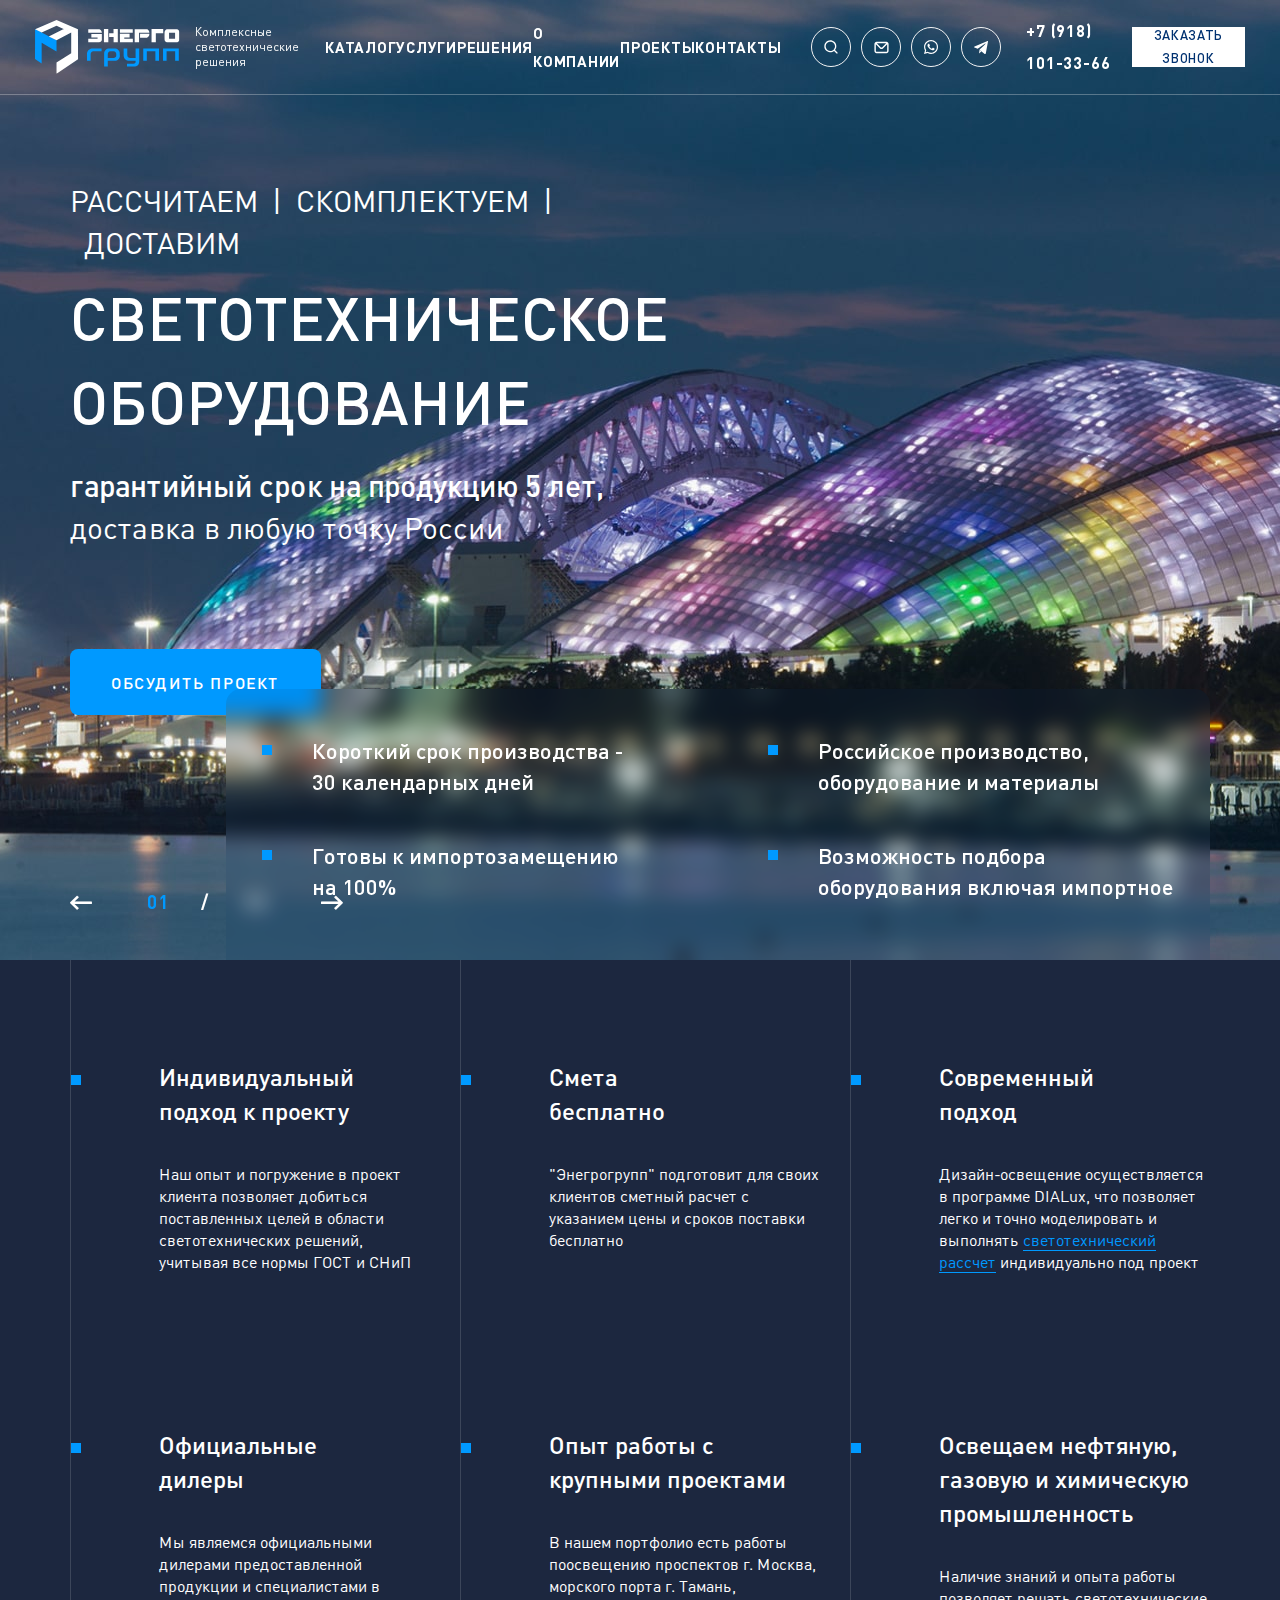
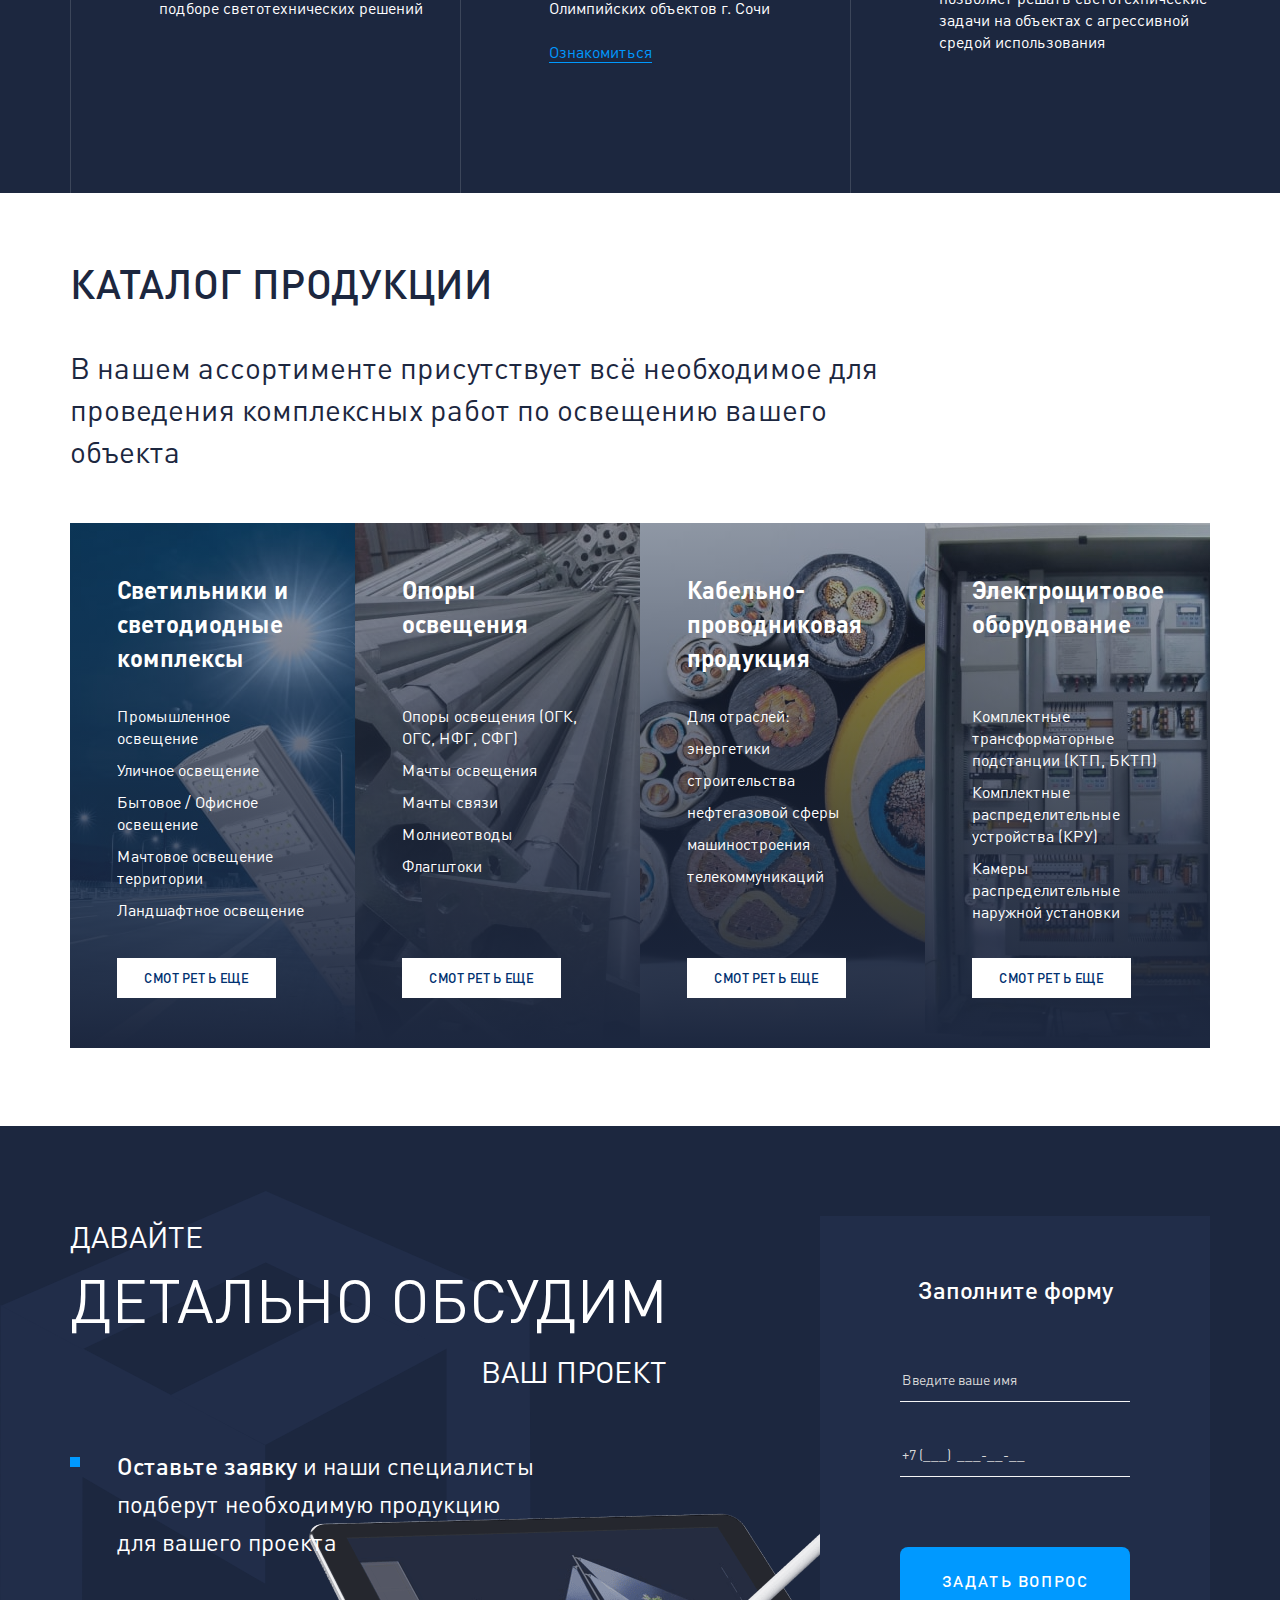
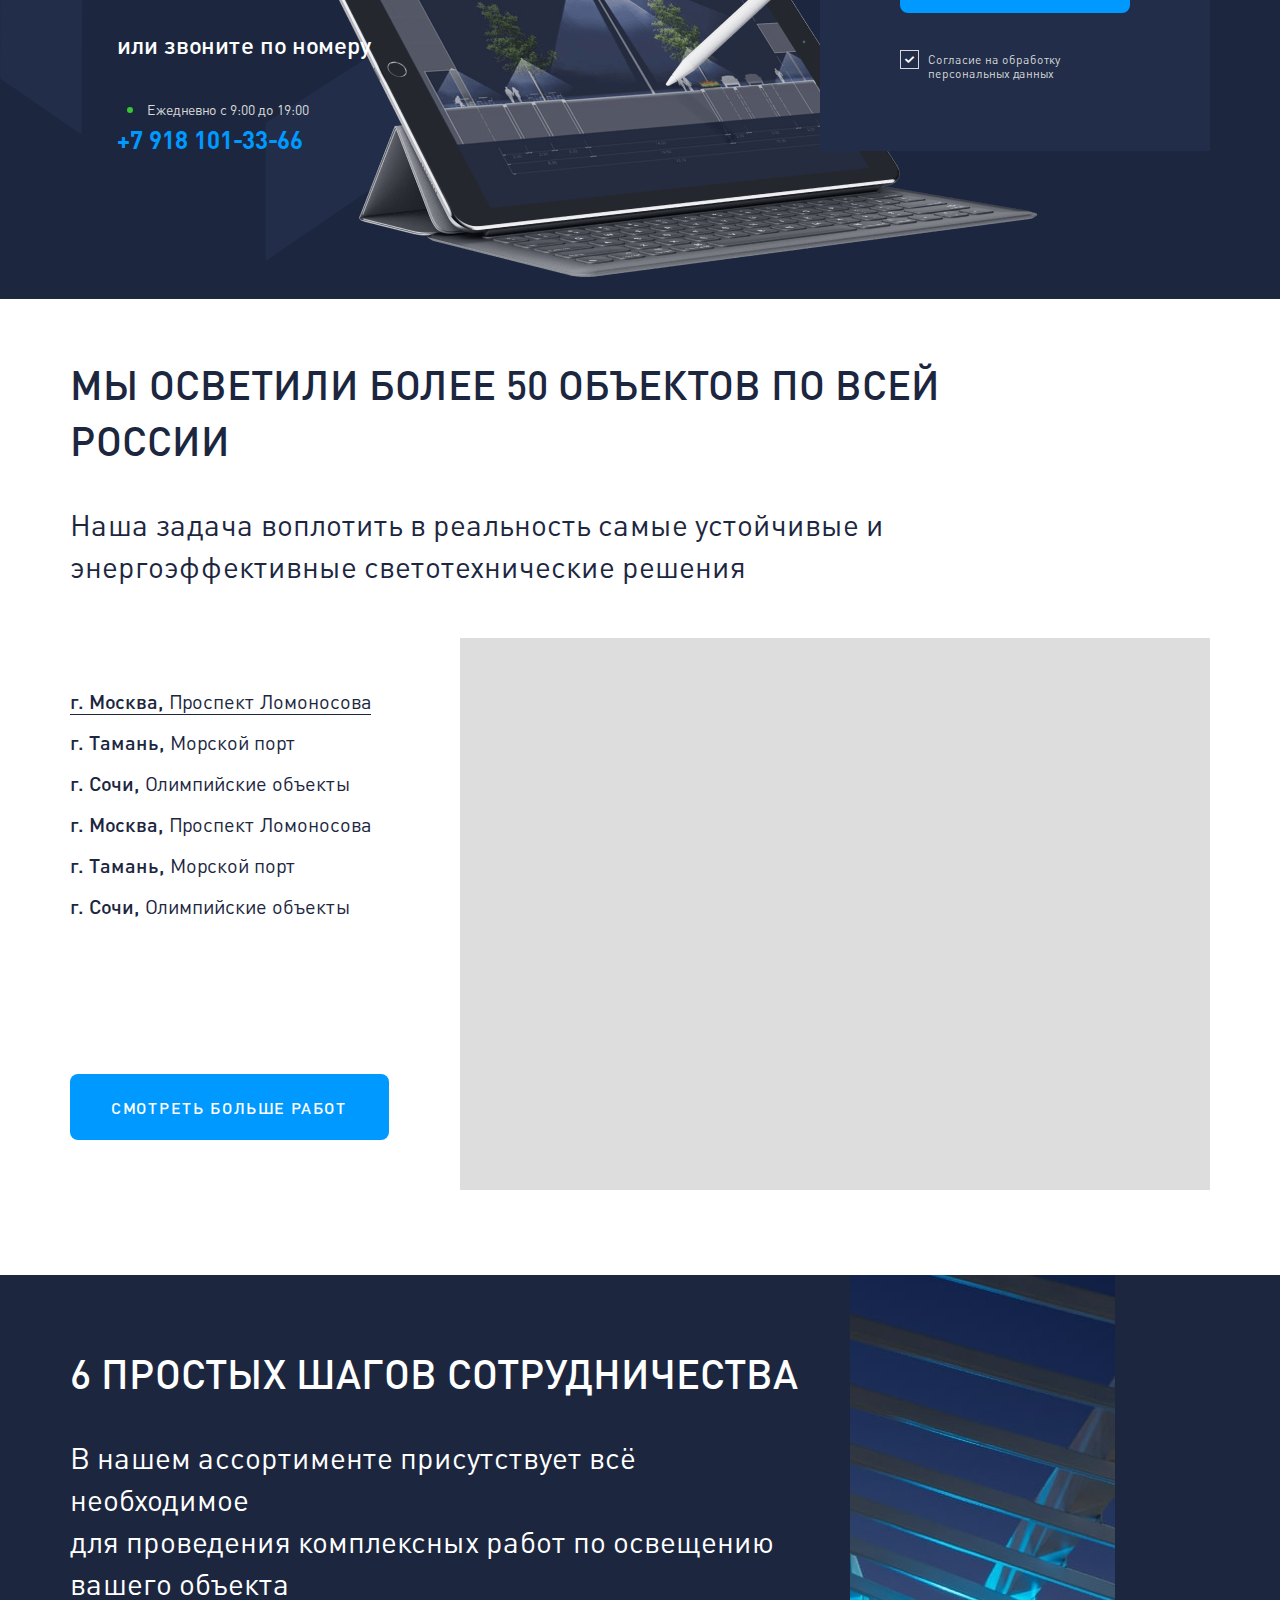
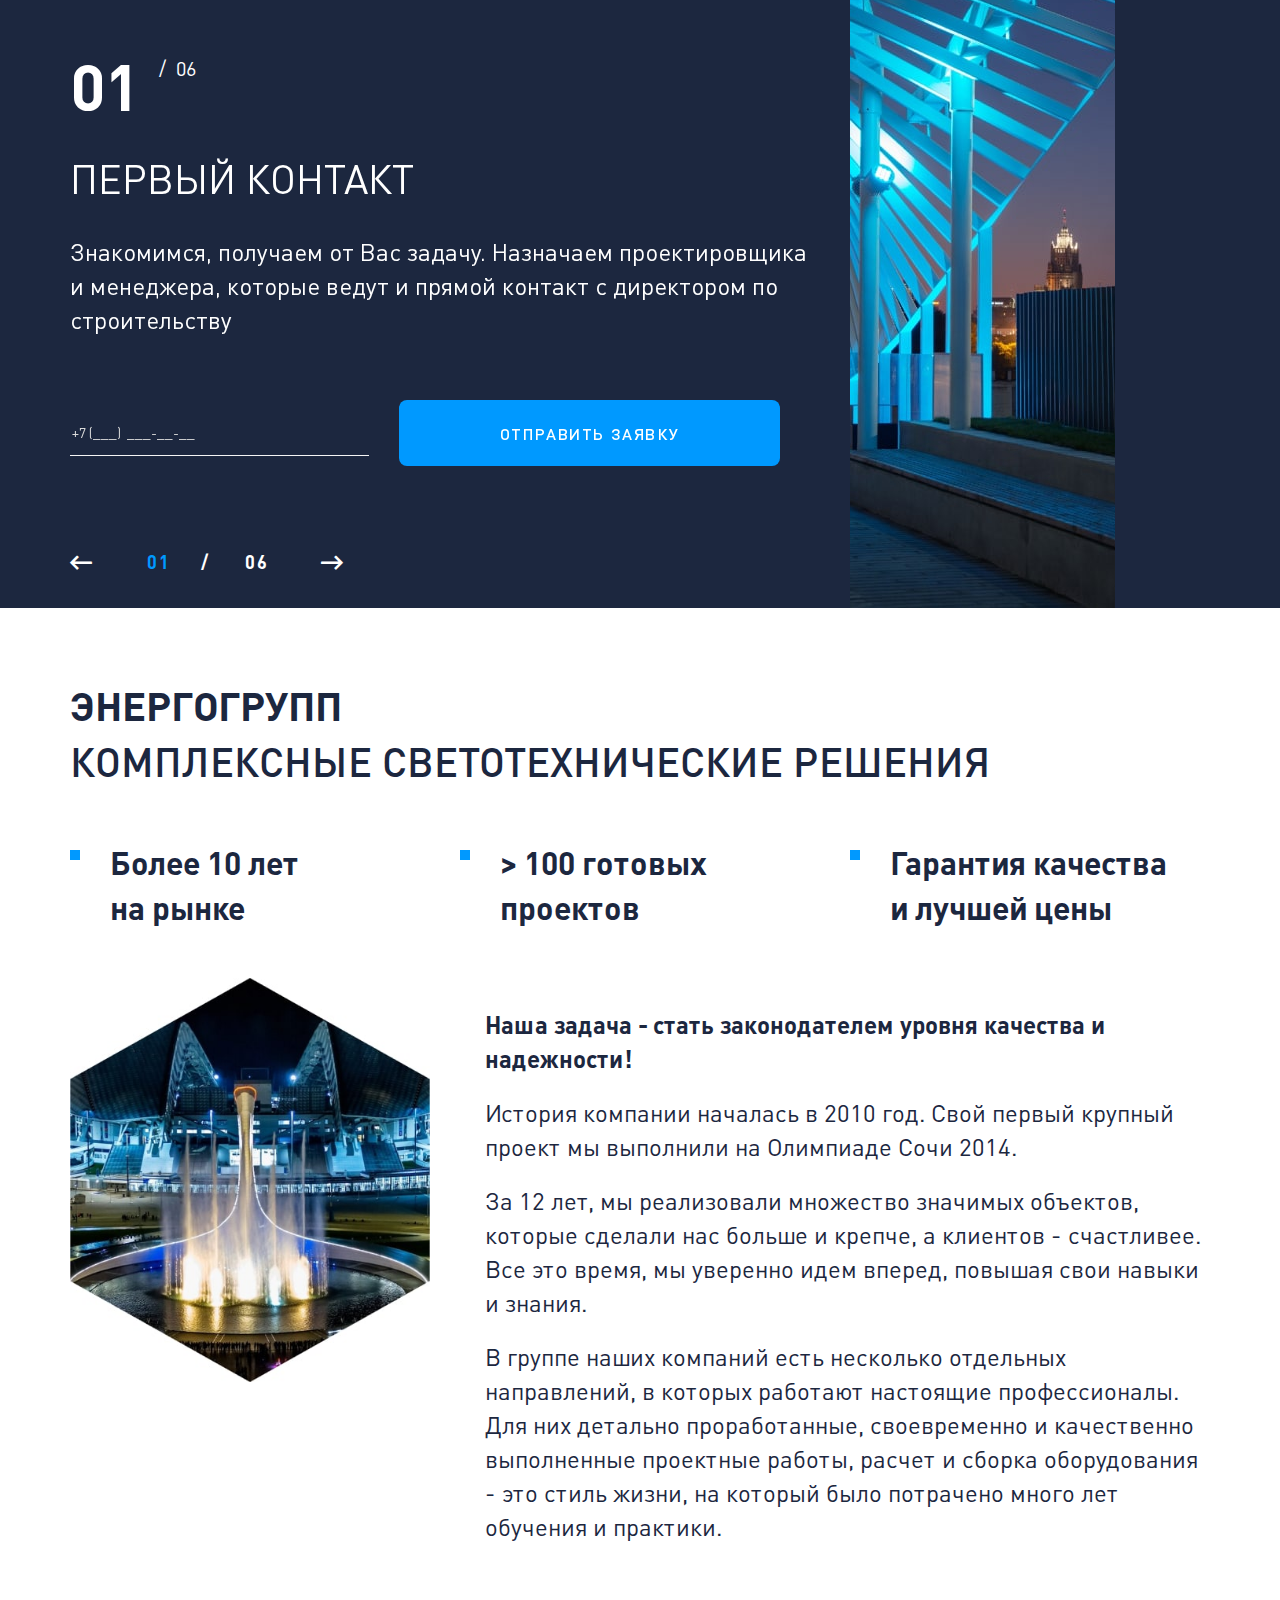
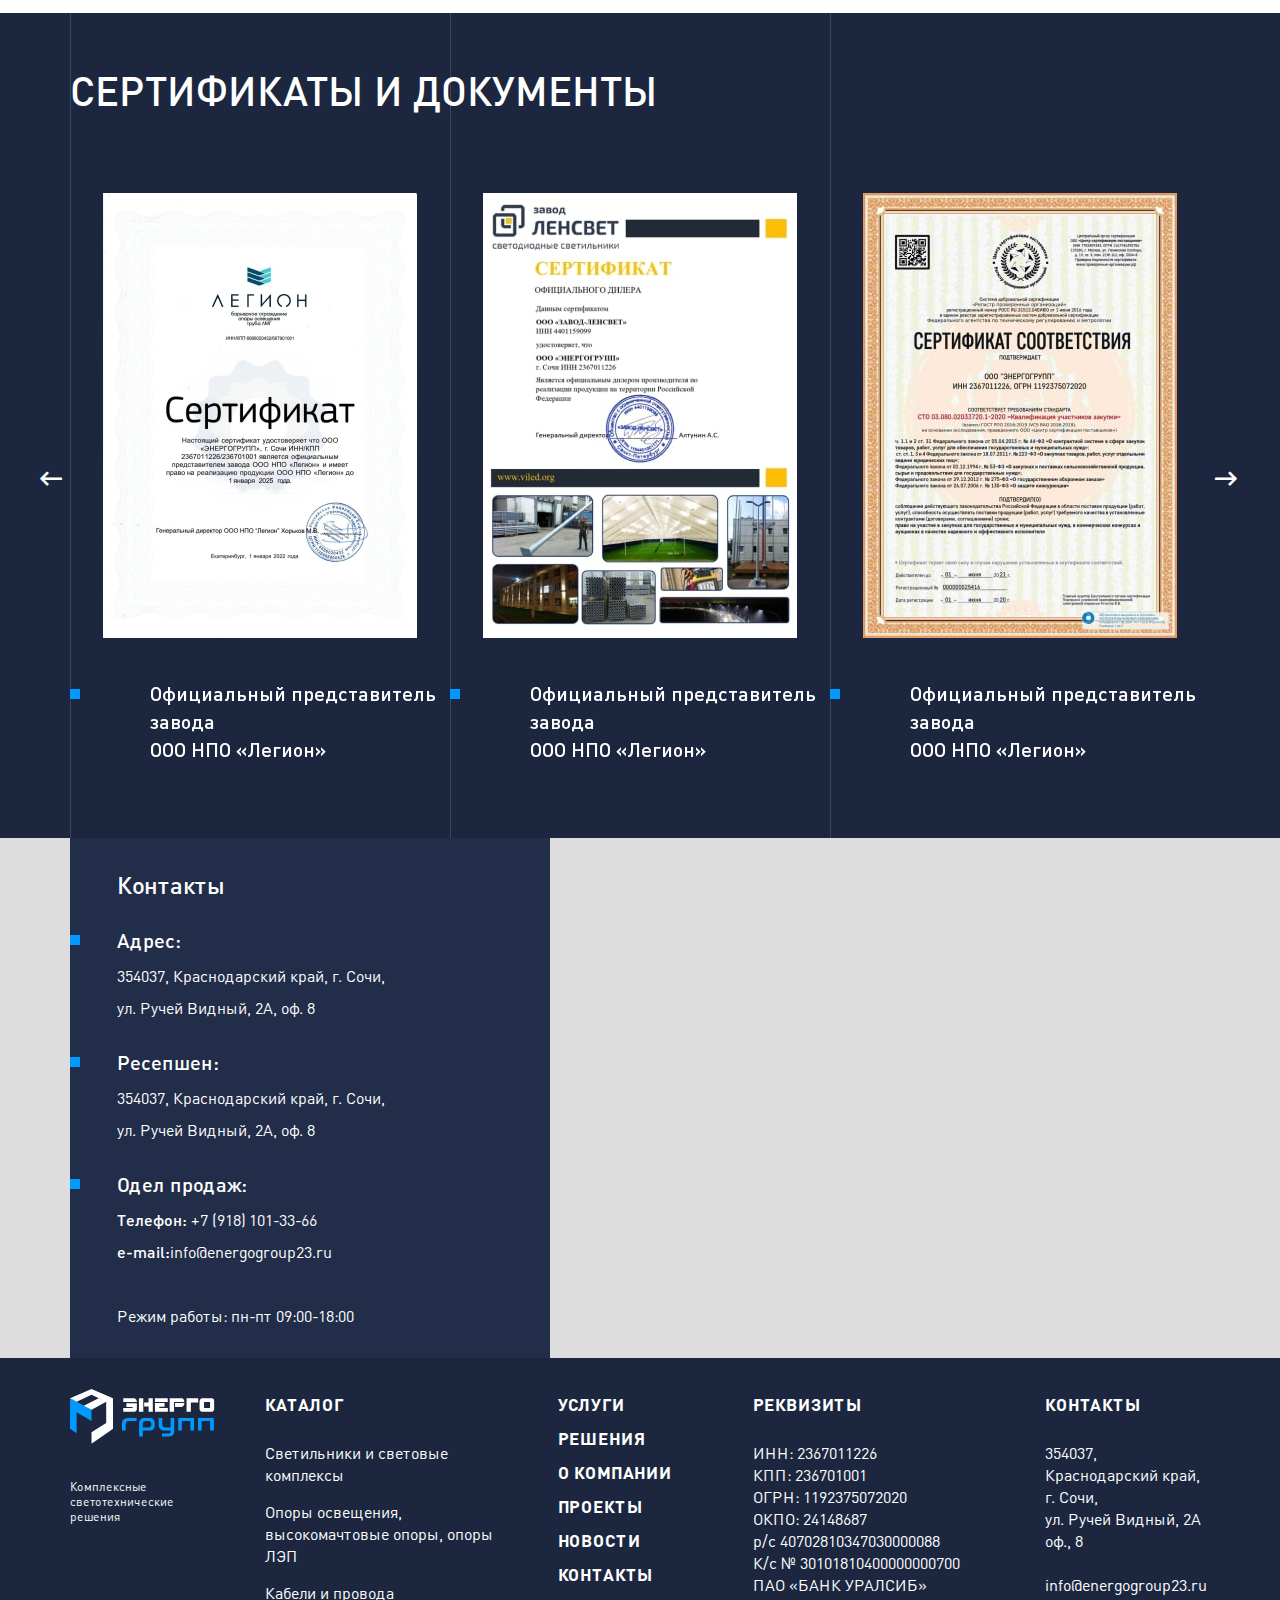
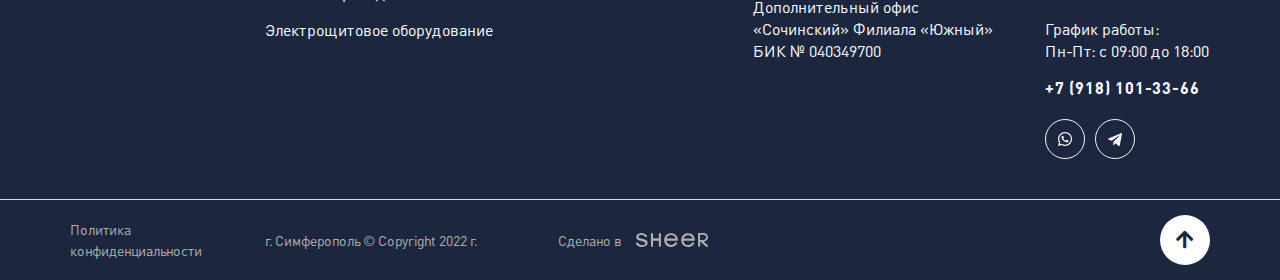
==== commit 22f2ecbf: "Add files via upload" ====
--- a/index.html
+++ b/index.html
@@ -56,6 +56,74 @@
 
 		<section class="billbord">
 			<ul class="slider-billbord">
+				<li>
+					<div class="item-billbord">
+						<div class="item-billbord__image">
+							<img src="img/billbord.jpg" alt="alt">
+						</div>
+						<div class="container">
+							<div class="row">
+								<div class="col-xl-6">
+									<h2 class="title-billbord">Рассчитаем&nbsp;&nbsp;|&nbsp;&nbsp;сКОМПЛЕКТУЕМ&nbsp;&nbsp;|&nbsp;&nbsp;доставим </h2>
+									<h2 class="title-big">светотехническое оборудование</h2>
+									<div class="descr-billbord"><strong>гарантийный срок на продукцию 5 лет,</strong> <br>доставка в любую точку России</div>
+									<a href="#" class="btn-main">Обсудить проект</a>
+								</div>
+							</div>
+						</div>
+					</div>
+				</li>
+				<li>
+					<div class="item-billbord">
+						<div class="item-billbord__image">
+							<img src="img/billbord.jpg" alt="alt">
+						</div>
+						<div class="container">
+							<div class="row">
+								<div class="col-xl-6">
+									<h2 class="title-billbord">Рассчитаем&nbsp;&nbsp;|&nbsp;&nbsp;сКОМПЛЕКТУЕМ&nbsp;&nbsp;|&nbsp;&nbsp;доставим </h2>
+									<h2 class="title-big">светотехническое оборудование</h2>
+									<div class="descr-billbord"><strong>гарантийный срок на продукцию 5 лет,</strong> <br>доставка в любую точку России</div>
+									<a href="#" class="btn-main">Обсудить проект</a>
+								</div>
+							</div>
+						</div>
+					</div>
+				</li>
+				<li>
+					<div class="item-billbord">
+						<div class="item-billbord__image">
+							<img src="img/billbord.jpg" alt="alt">
+						</div>
+						<div class="container">
+							<div class="row">
+								<div class="col-xl-6">
+									<h2 class="title-billbord">Рассчитаем&nbsp;&nbsp;|&nbsp;&nbsp;сКОМПЛЕКТУЕМ&nbsp;&nbsp;|&nbsp;&nbsp;доставим </h2>
+									<h2 class="title-big">светотехническое оборудование</h2>
+									<div class="descr-billbord"><strong>гарантийный срок на продукцию 5 лет,</strong> <br>доставка в любую точку России</div>
+									<a href="#" class="btn-main">Обсудить проект</a>
+								</div>
+							</div>
+						</div>
+					</div>
+				</li>
+				<li>
+					<div class="item-billbord">
+						<div class="item-billbord__image">
+							<img src="img/billbord.jpg" alt="alt">
+						</div>
+						<div class="container">
+							<div class="row">
+								<div class="col-xl-6">
+									<h2 class="title-billbord">Рассчитаем&nbsp;&nbsp;|&nbsp;&nbsp;сКОМПЛЕКТУЕМ&nbsp;&nbsp;|&nbsp;&nbsp;доставим </h2>
+									<h2 class="title-big">светотехническое оборудование</h2>
+									<div class="descr-billbord"><strong>гарантийный срок на продукцию 5 лет,</strong> <br>доставка в любую точку России</div>
+									<a href="#" class="btn-main">Обсудить проект</a>
+								</div>
+							</div>
+						</div>
+					</div>
+				</li>
 				<li>
 					<div class="item-billbord">
 						<div class="item-billbord__image">
--- a/css/main.css
+++ b/css/main.css
@@ -174,6 +174,7 @@
 	display: inline-flex;
 	align-items: center;
 	justify-content: center;
+	text-align: center;
 	background-color: #fff;
 	cursor: pointer;
 	border: none;
--- a/css/media.css
+++ b/css/media.css
@@ -1,6 +1,41 @@
 /*==========  Desktop First Method  ==========*/
 @media only screen and (max-width : 1540px) {
-
+.container-fluid {
+	padding: 0 35px;
+}
+.menu {
+	margin: 0 30px;
+}
+.phone-main {
+	font-size: 16px;
+}
+.header__wrap .list-icons {
+    margin-right: 25px;
+}
+.list-icons li {
+    margin-right: 10px;
+}
+.header__wrap .btn-page {
+    margin-left: 15px;
+}
+.menu a {
+    font-size: 15px;
+    line-height: 28px;
+}
+.logo-descr {
+	margin-left: 15px;
+}
+.header__wrap .btn-page {
+	padding: 0 20px;
+}
+.logo img {
+    max-width: 145px;
+    }
+    .logo-descr {
+    font-size: 12px;
+    line-height: 15px;
+    max-width: 100px;
+}
 }
 @media only screen and (max-width : 1400px) {
 
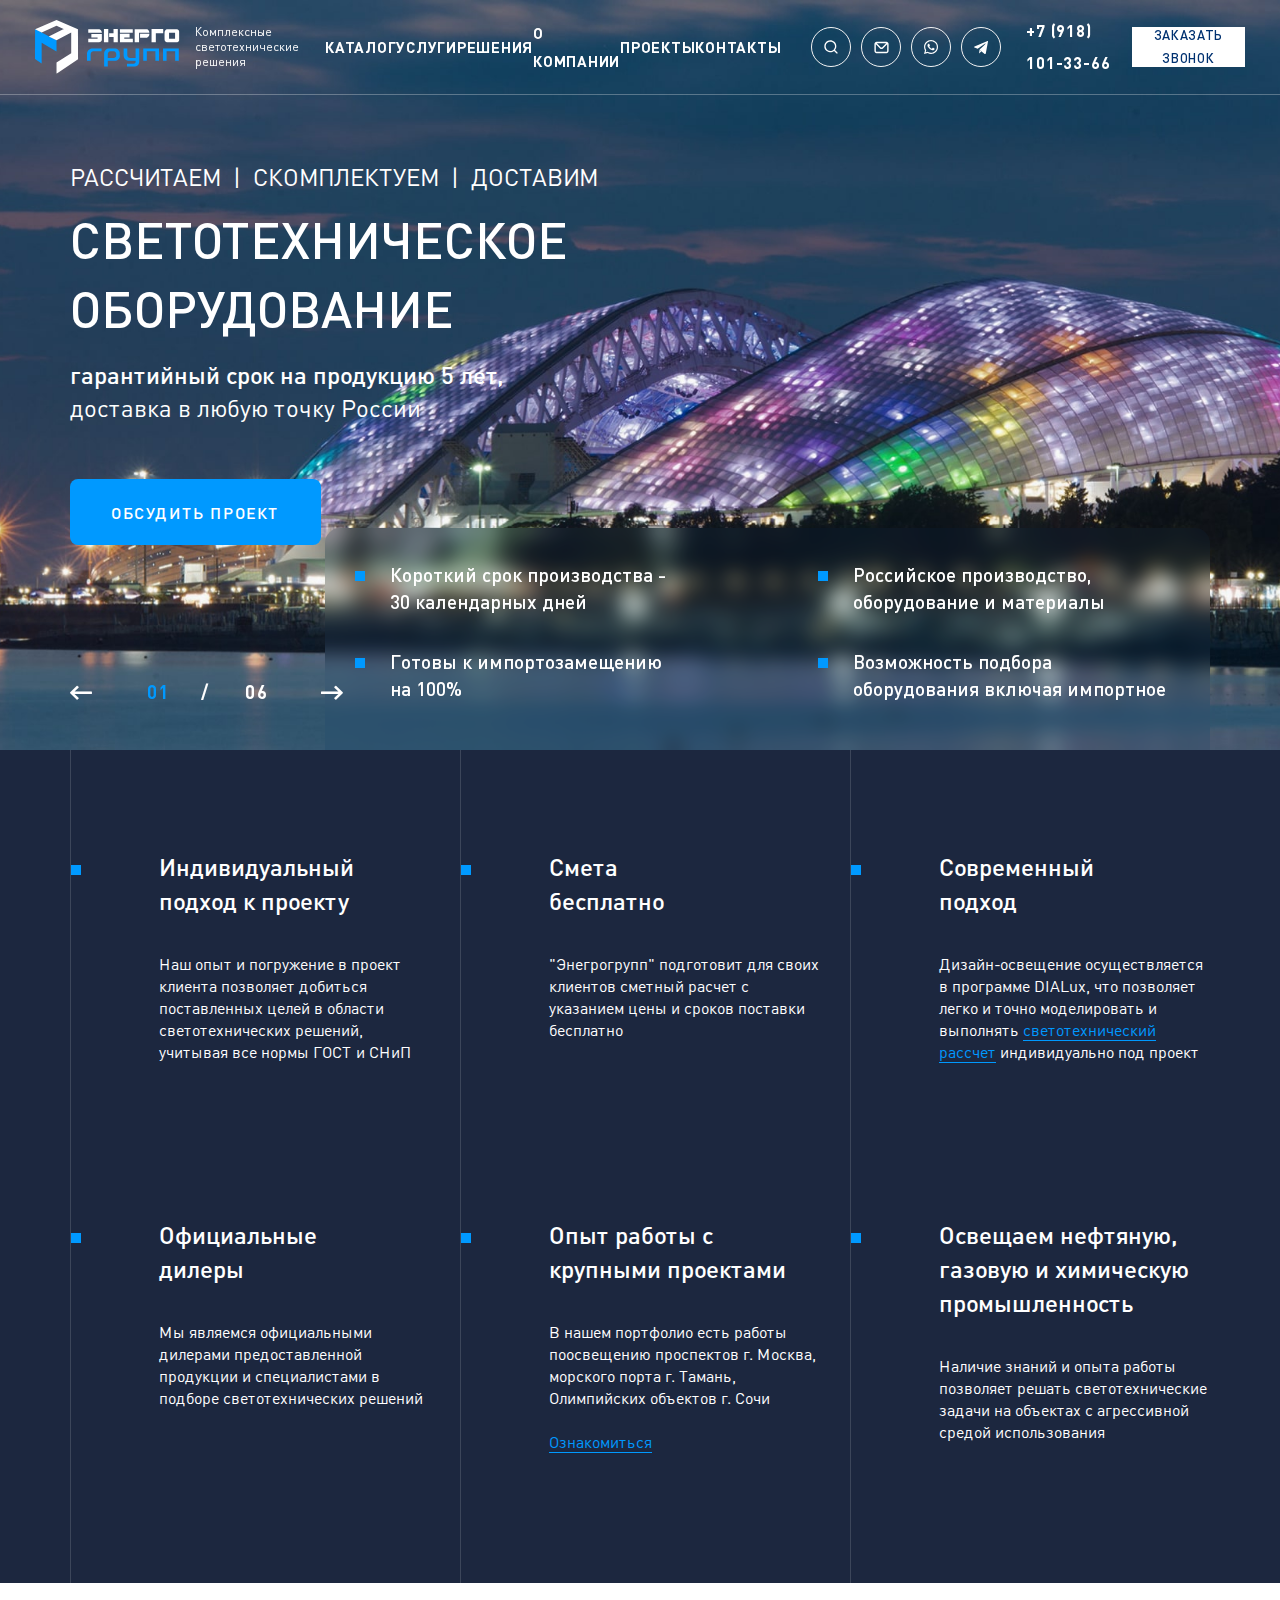
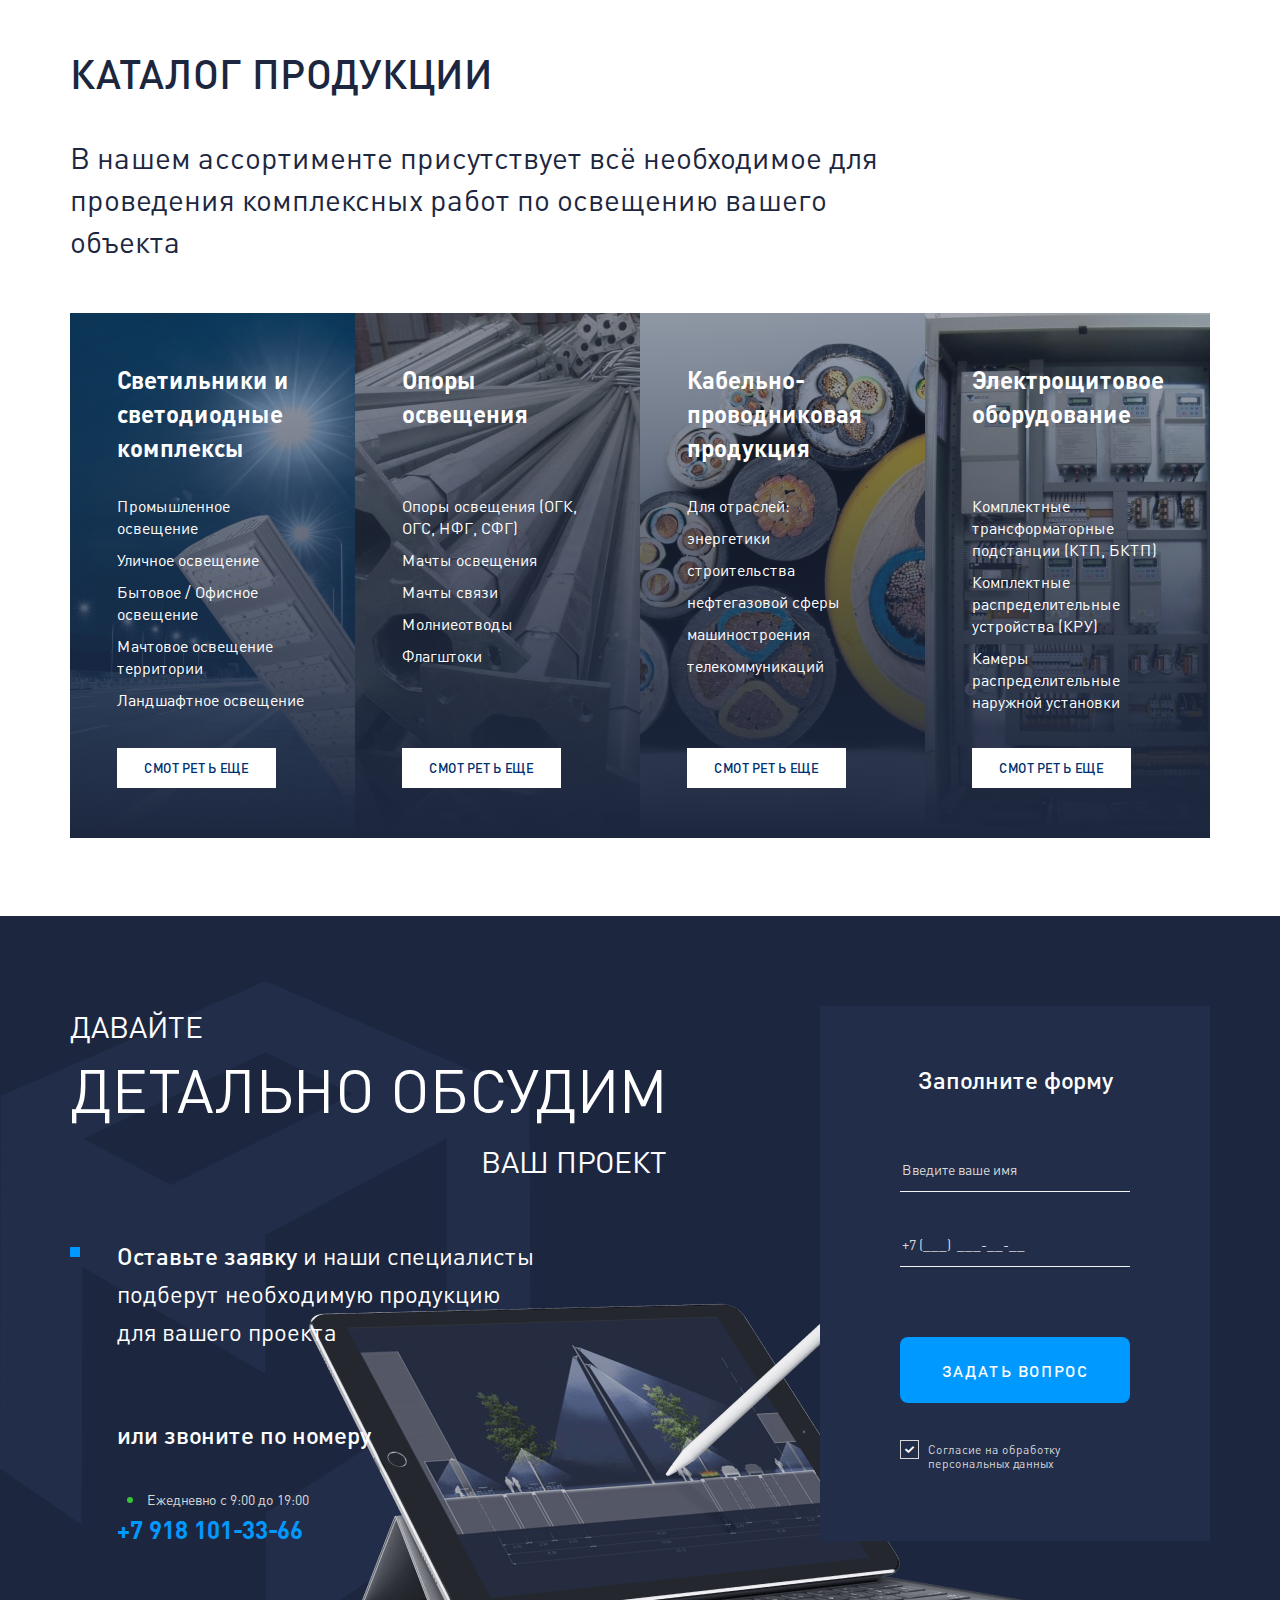
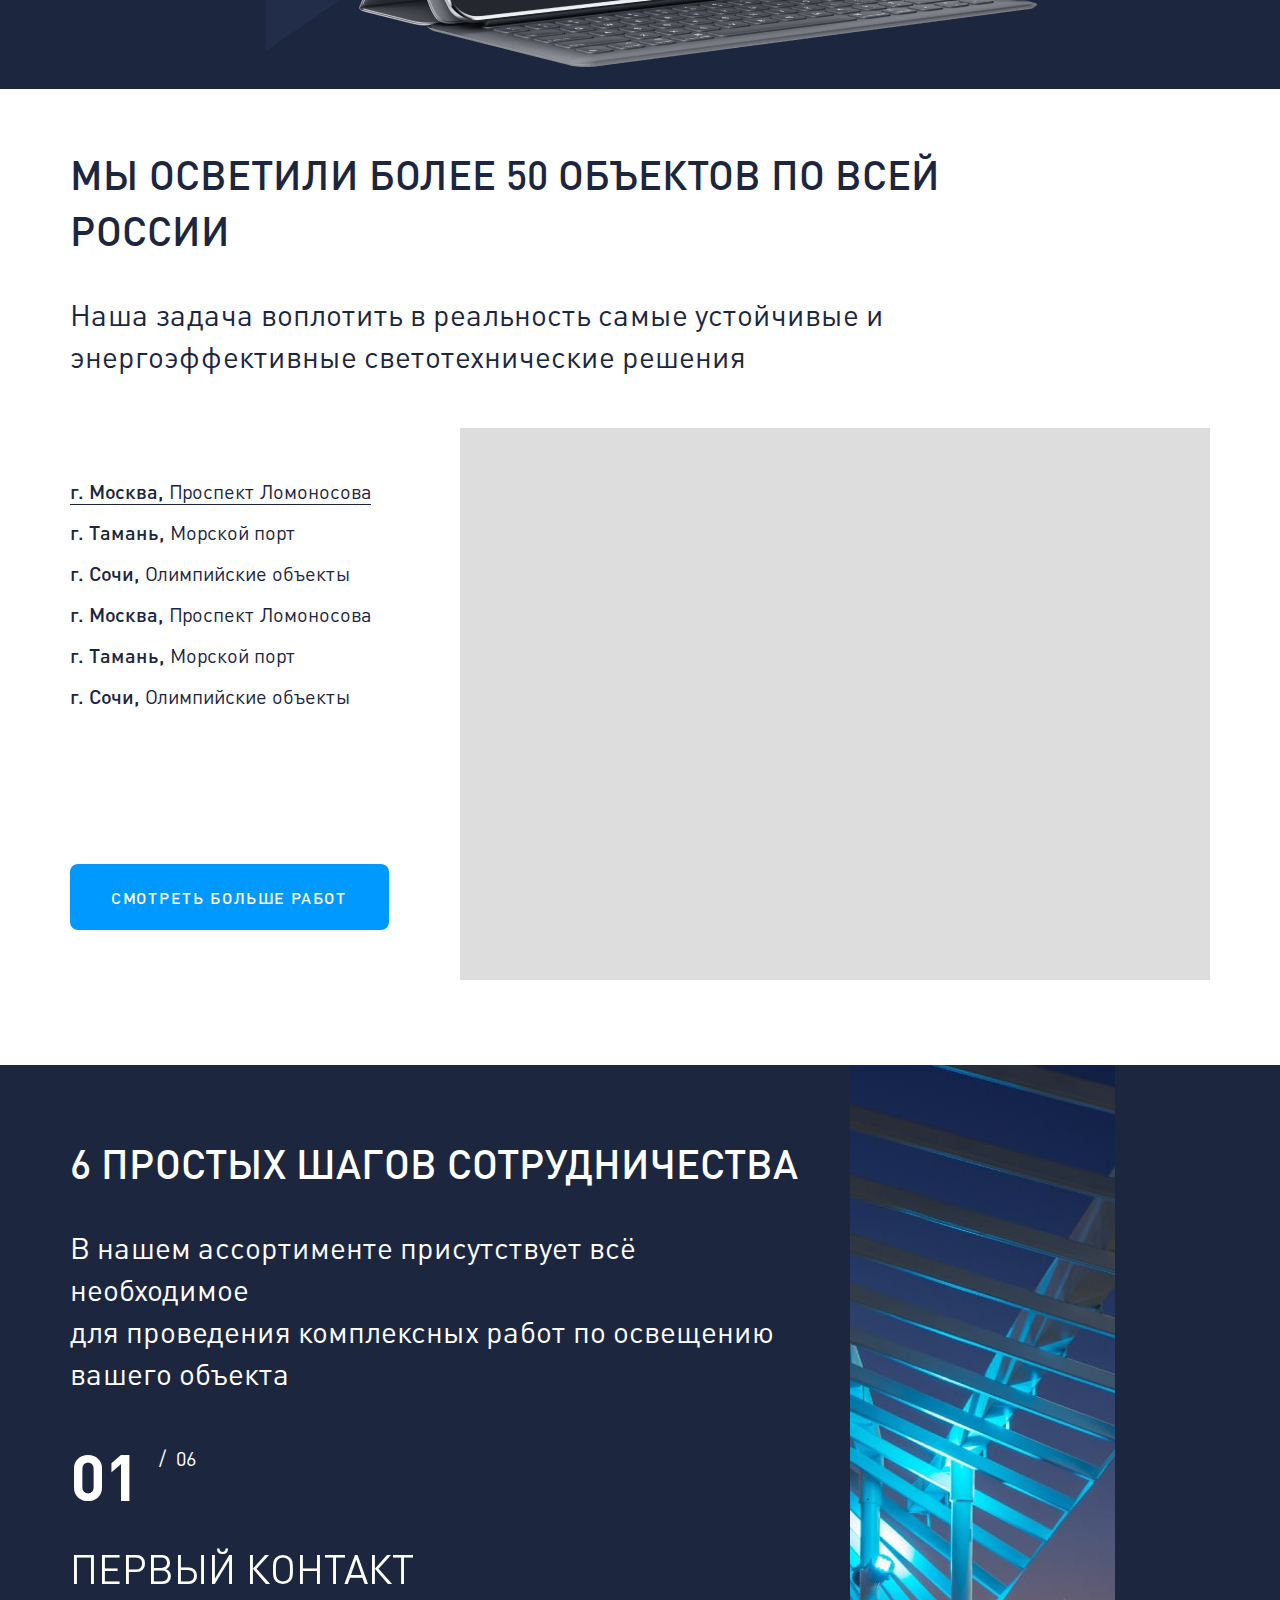
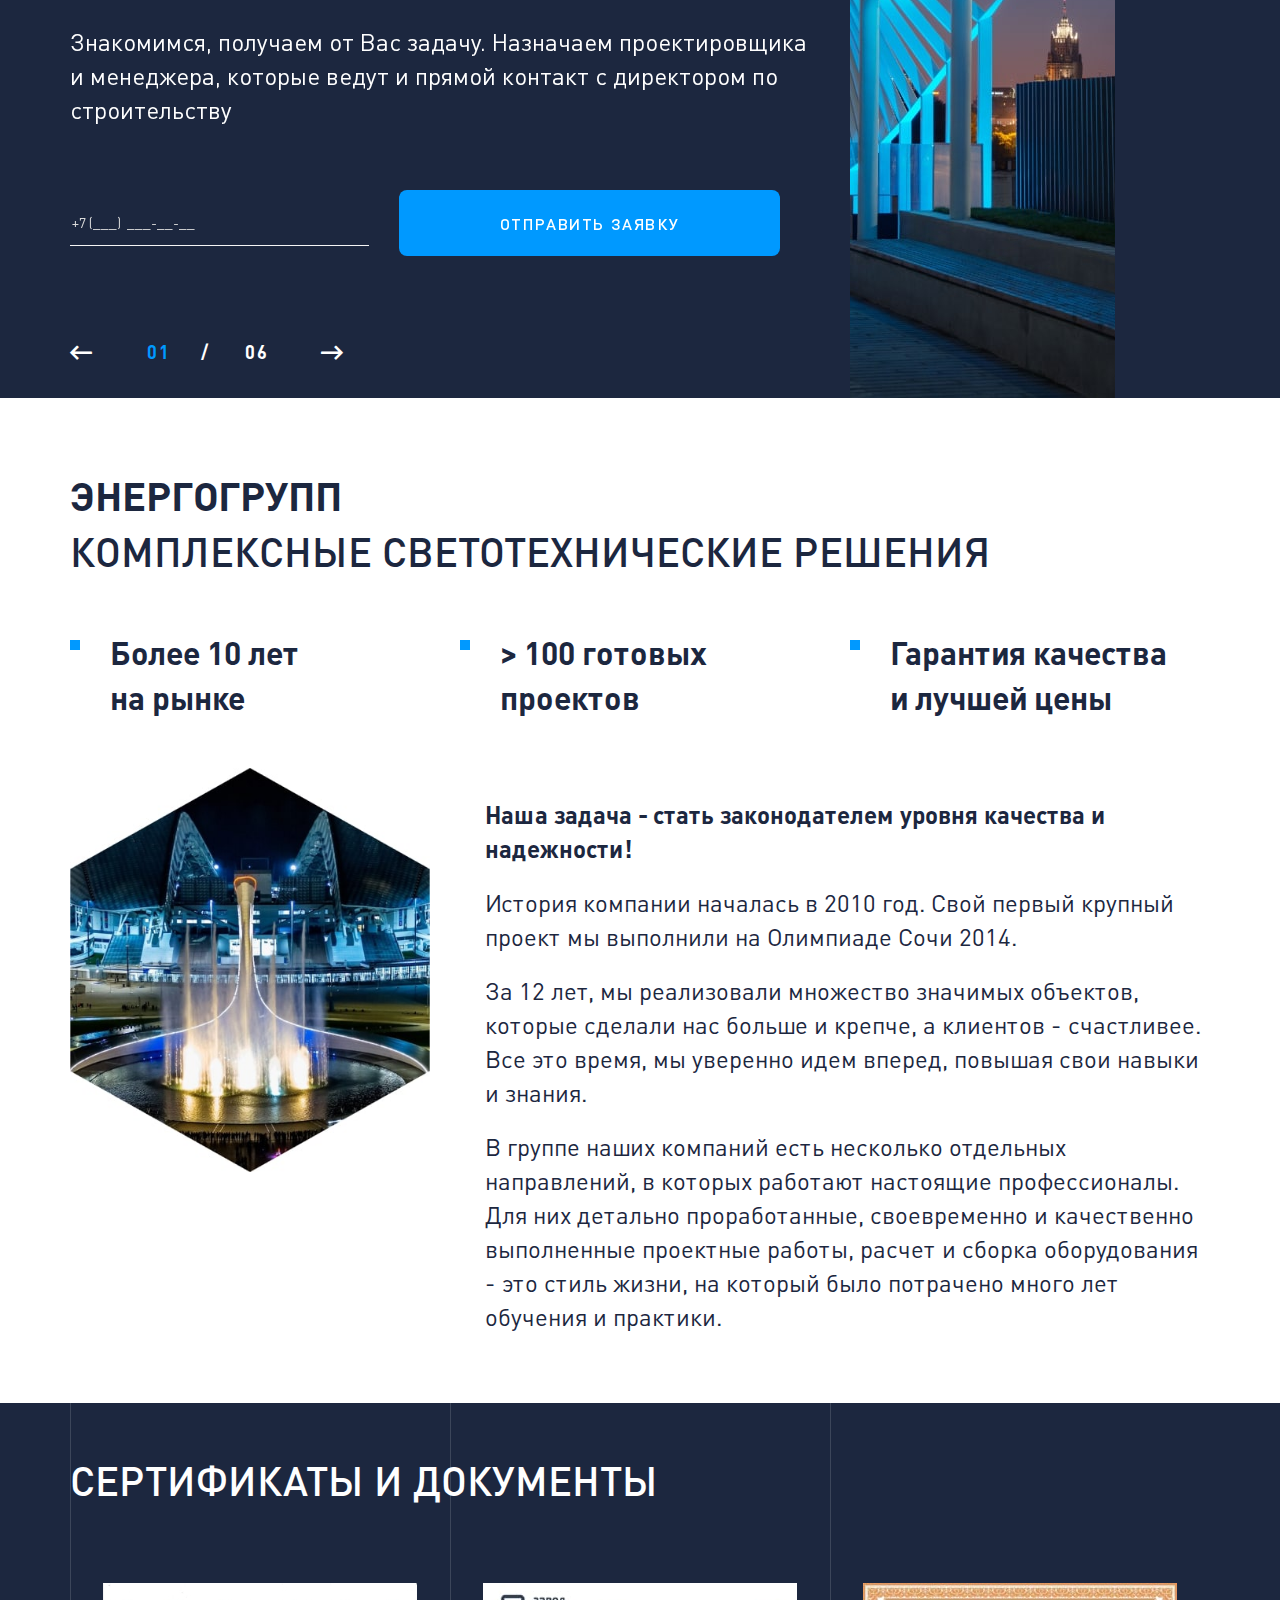
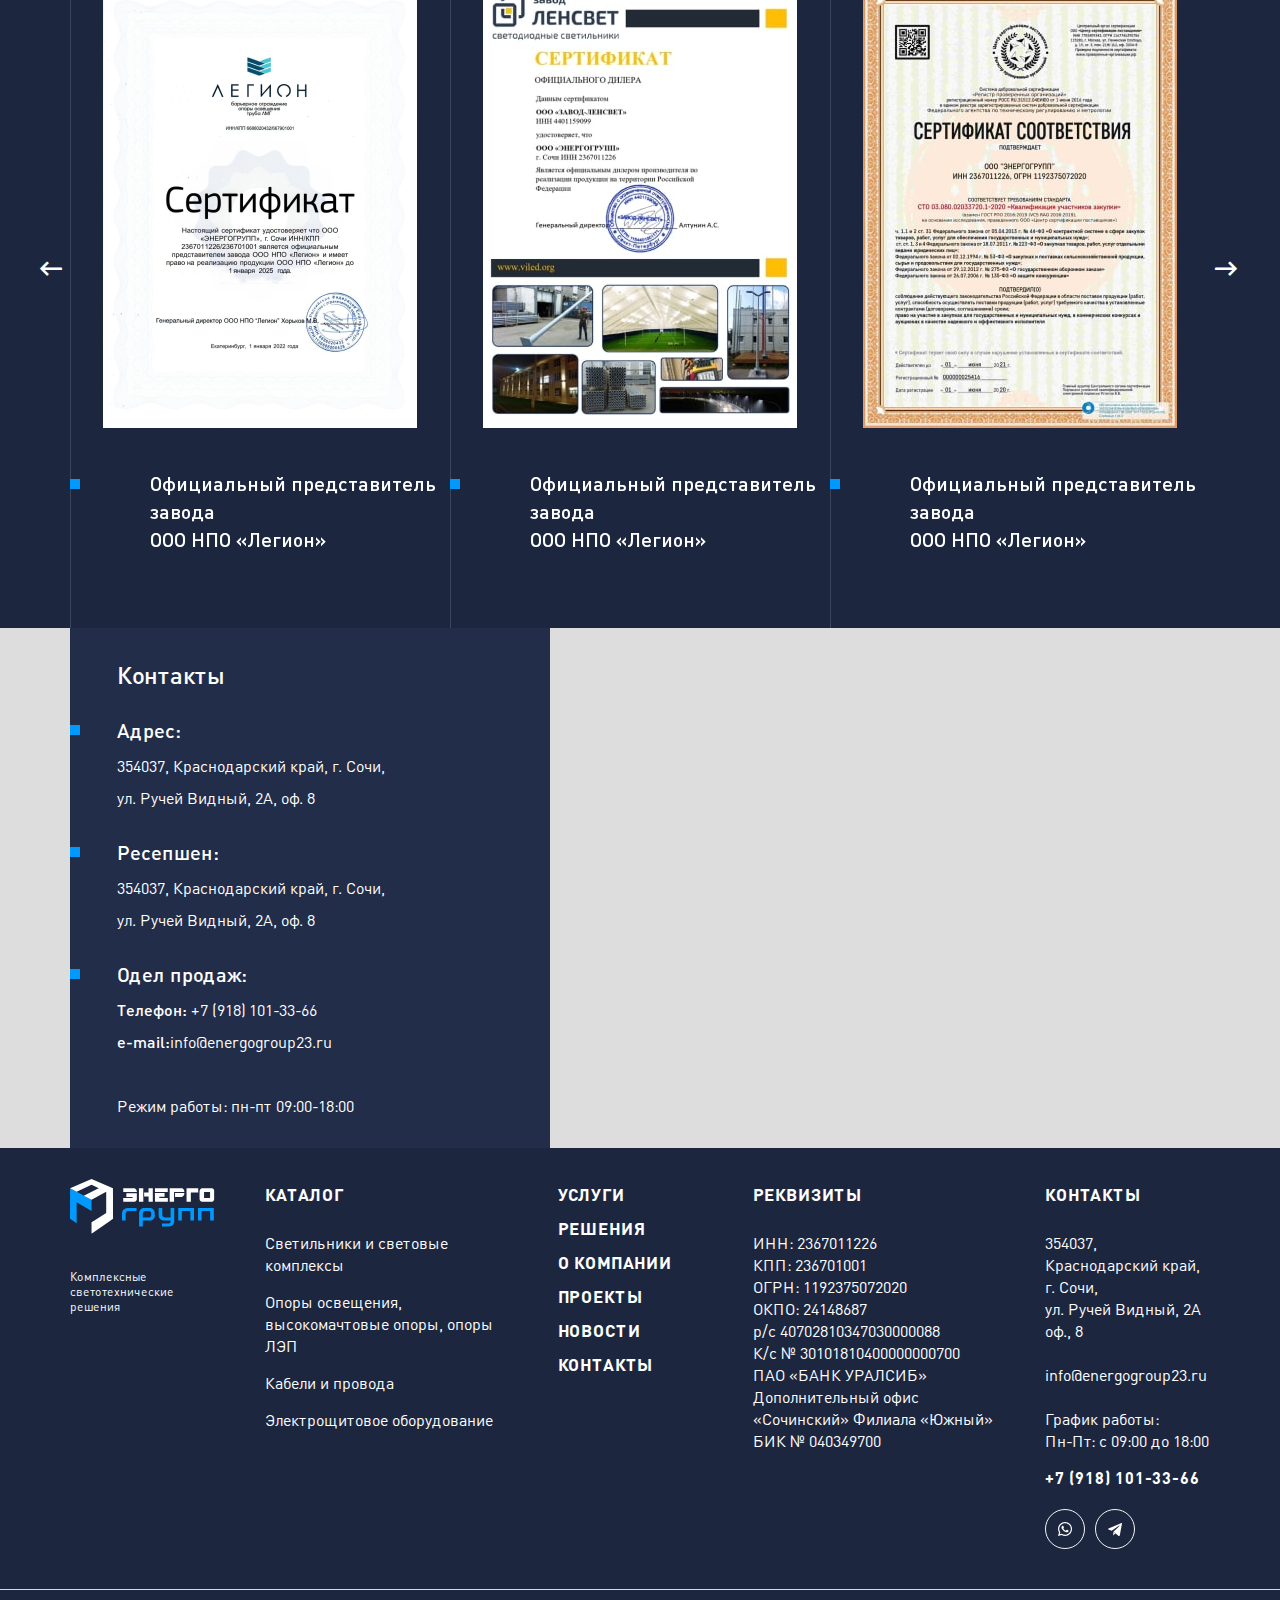
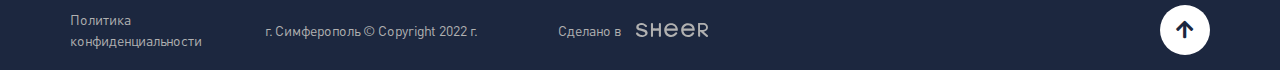
==== commit 0168c1b9: "Add files via upload" ====
--- a/index.html
+++ b/index.html
@@ -18,8 +18,8 @@
 	<link rel="stylesheet" href="libs/slick-1.5.9/slick/slick.css" />
 	<link rel="stylesheet" href="libs/slick-1.5.9/slick/slick-theme.css" />
 	<link rel="stylesheet" href="css/fonts.css" />
-	<link rel="stylesheet" href="css/main.css?ver=1.1" />
-	<link rel="stylesheet" href="css/media.css?ver=1.1" />
+	<link rel="stylesheet" href="css/main.css?ver=1.2" />
+	<link rel="stylesheet" href="css/media.css?ver=1.2" />
 </head>
 <body>
 
@@ -694,7 +694,7 @@
 <script src="libs/scroll2id/PageScroll2id.min.js"></script>
 <script src="libs/mask/jquery.maskedinput.js"></script>
 <script src="libs/jQueryFormStyler-master/jquery.formstyler.min.js"></script>
-<script src="js/common.js?ver=1.1"></script>
+<script src="js/common.js?ver=1.2"></script>
 
 <script src="https://api-maps.yandex.ru/2.1/?lang=ru_RU"></script>
 <script>
--- a/css/main.css
+++ b/css/main.css
@@ -127,6 +127,11 @@
 	letter-spacing: 0.05em;
 	text-transform: uppercase;
 	color: #FFFFFF;
+}
+.footer__nav a:hover,
+.phone-main:hover,
+.menu a:hover {
+color: #0099FF;
 }
 .phone-main {
 	font-weight: 700;
@@ -996,10 +1001,6 @@
 }
 .footer__nav a {
 	color: #fff;
-	border-bottom: 1px solid transparent;
-}
-.footer__nav a:hover {
-	border-color: #fff;
 }
 .footer__nav li {
 	margin-bottom: 15px;
--- a/css/media.css
+++ b/css/media.css
@@ -36,6 +36,34 @@
     line-height: 15px;
     max-width: 100px;
 }
+.descr-billbord,
+.title-billbord {
+    font-size: 24px;
+    line-height: 33px;
+    }
+    .title-big {
+    font-size: 50px;
+    line-height: 69px;
+    margin-bottom: 15px;
+}
+.descr-billbord {
+    margin-bottom: 55px;
+}
+.item-billbord {
+    padding-top: 160px;
+    min-height: 750px;
+    }
+    .info-billbord {
+    padding: 33px 30px;
+    padding-bottom: 15px;
+    font-size: 19px;
+    line-height: 27px;
+    max-width: 885px;
+}
+.info-billbord ul li {
+    padding-left: 35px;
+    margin-bottom: 33px;
+    }
 }
 @media only screen and (max-width : 1400px) {
 
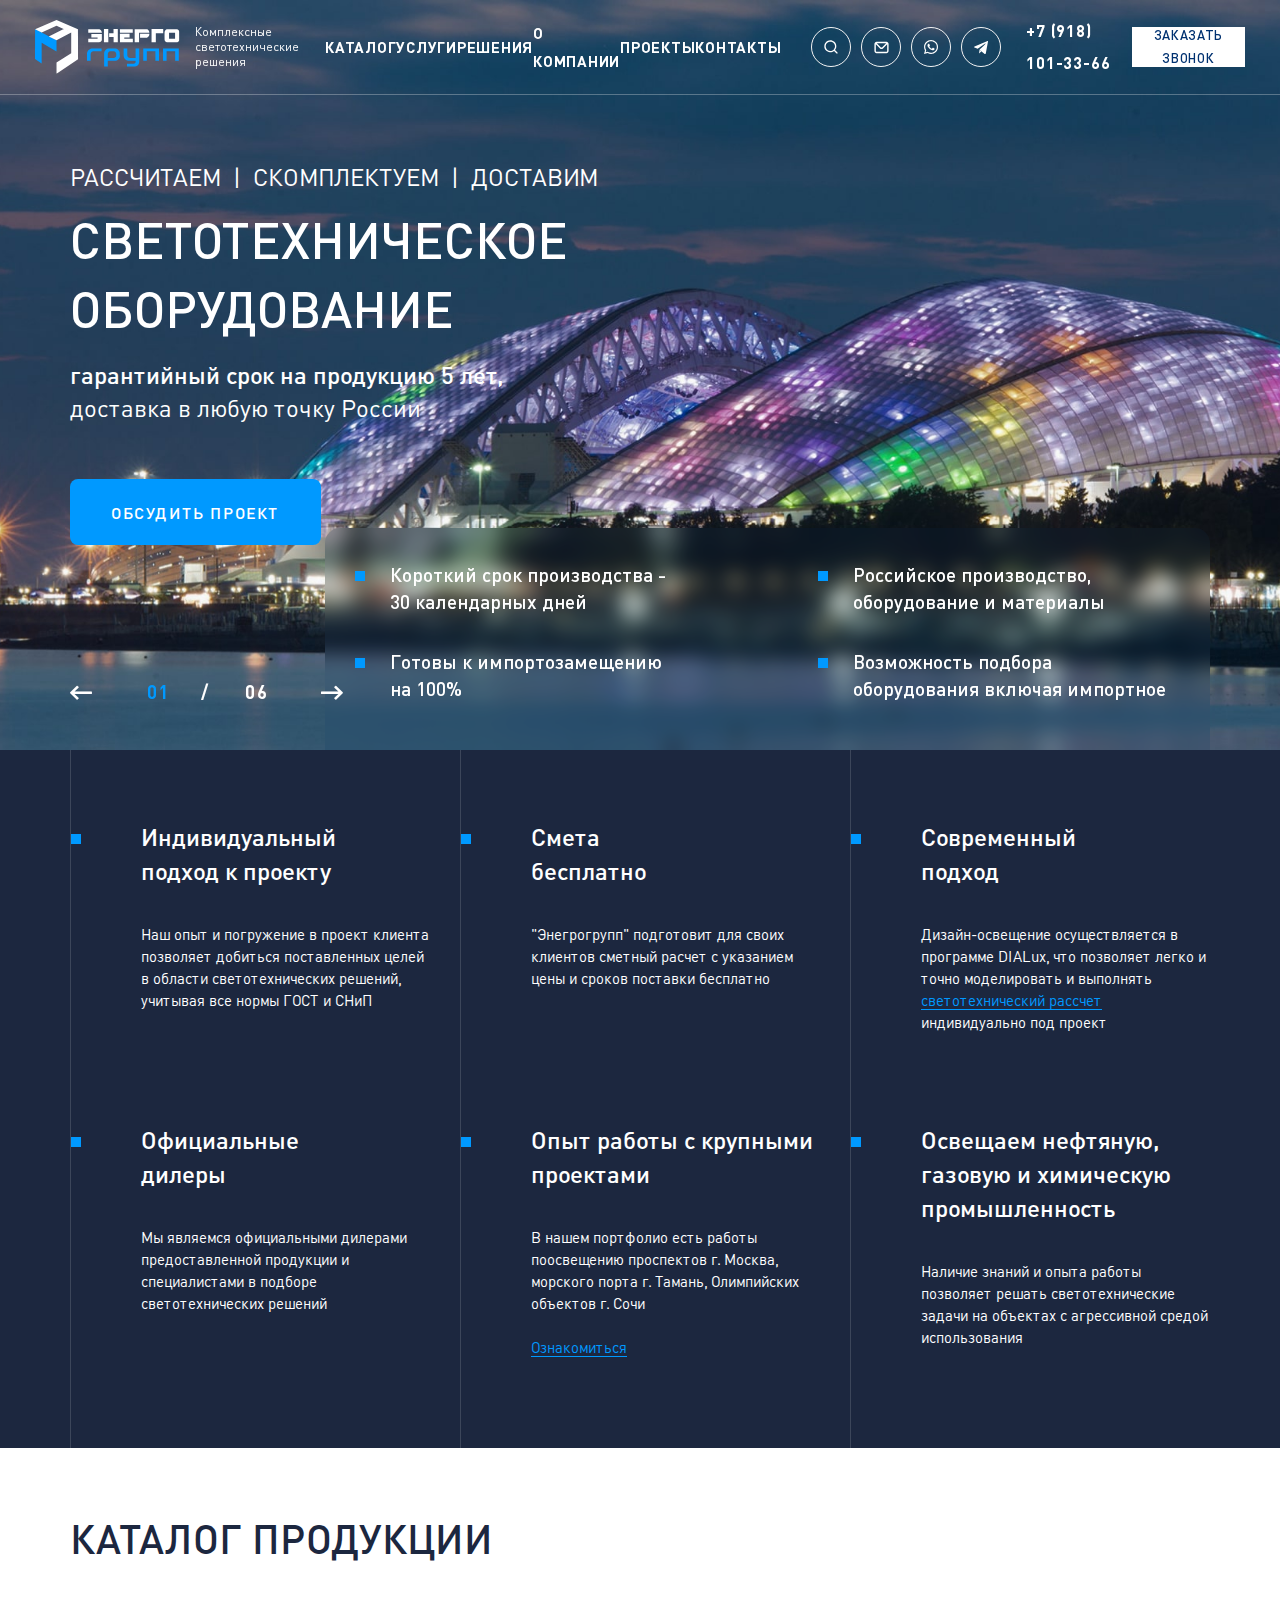
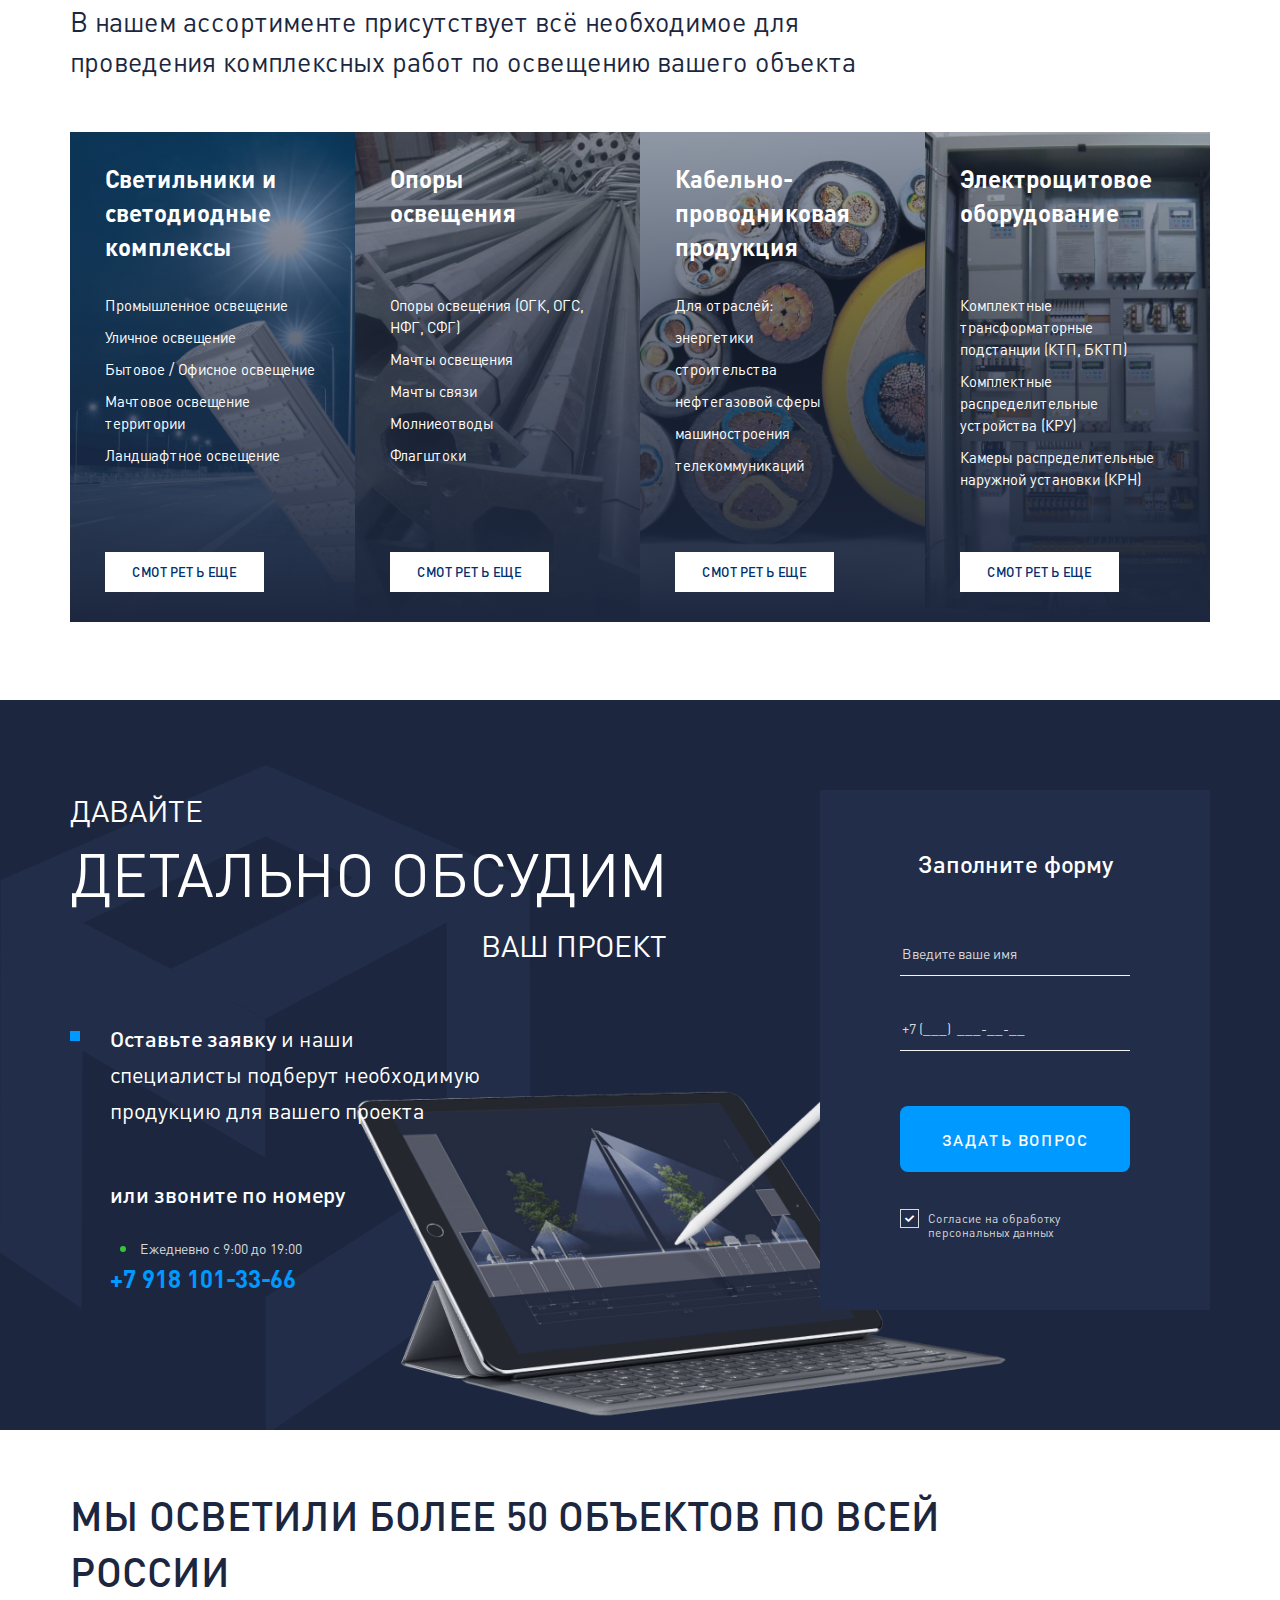
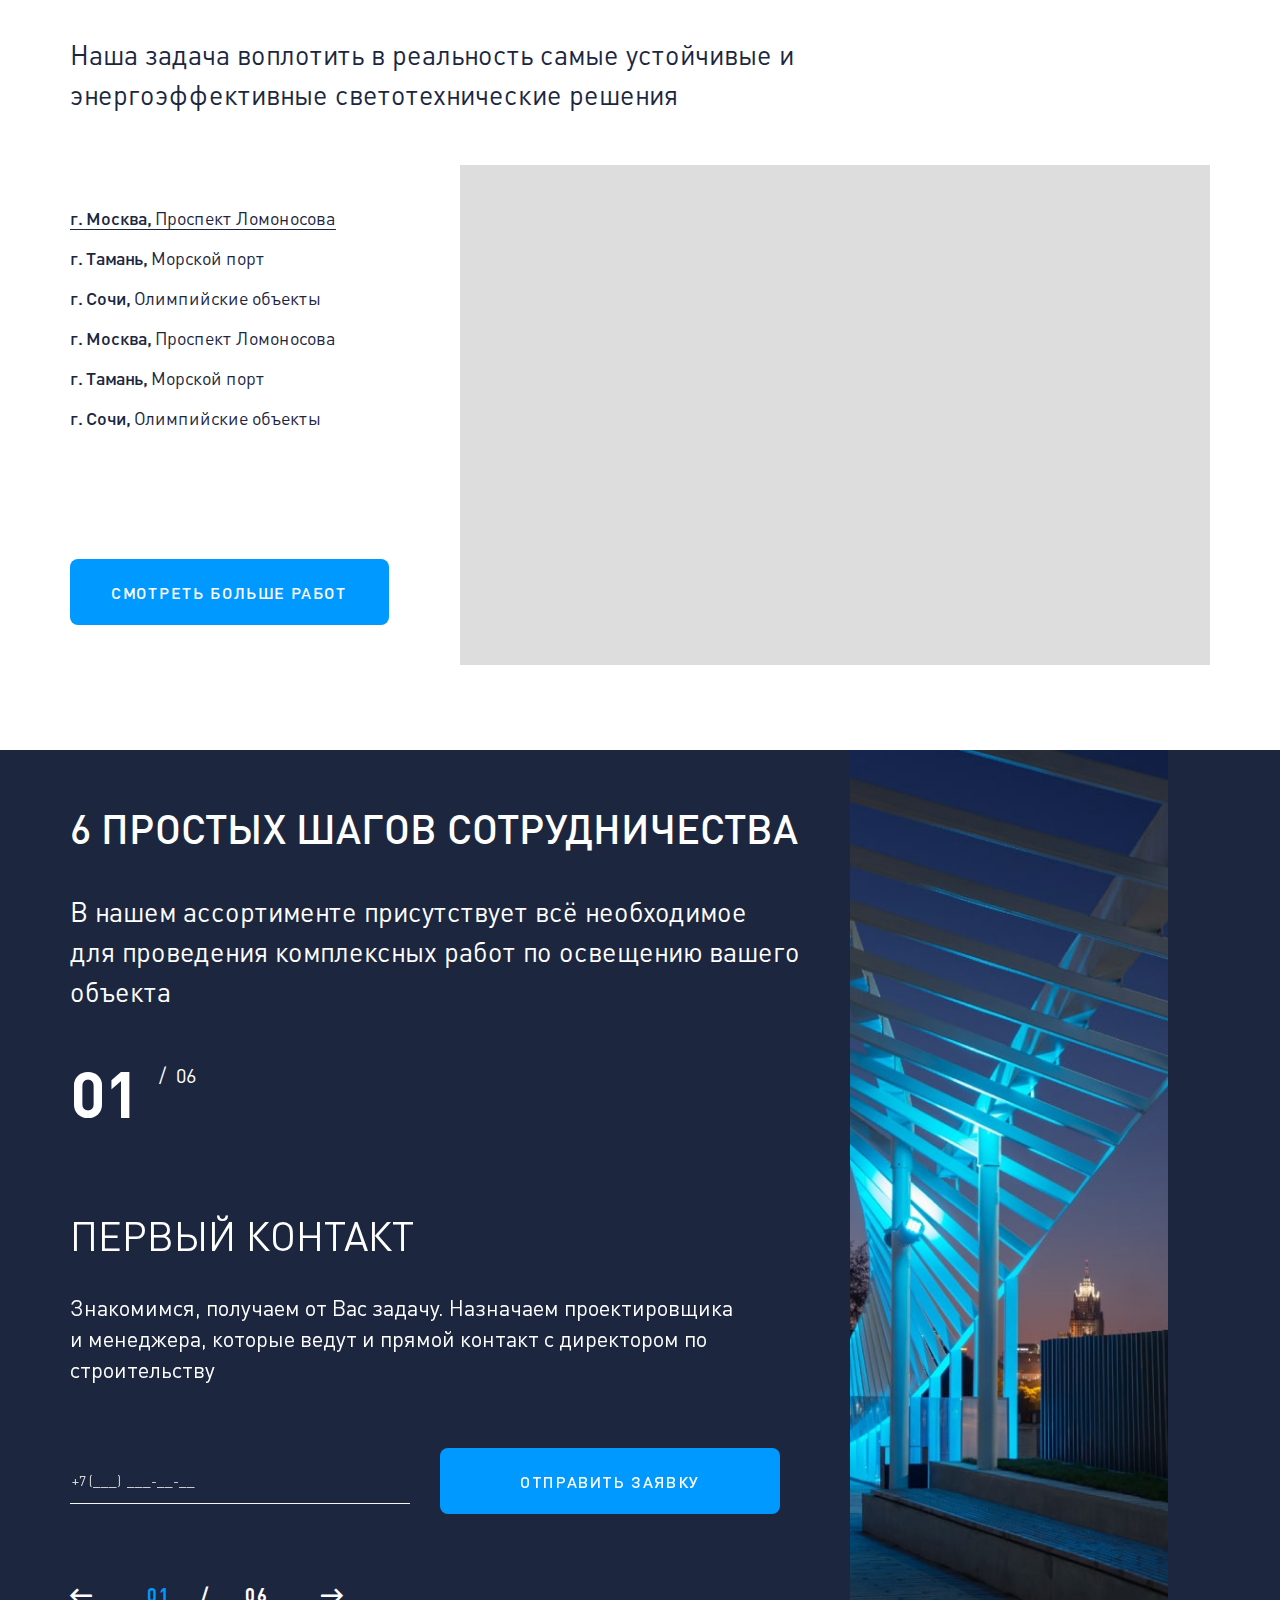
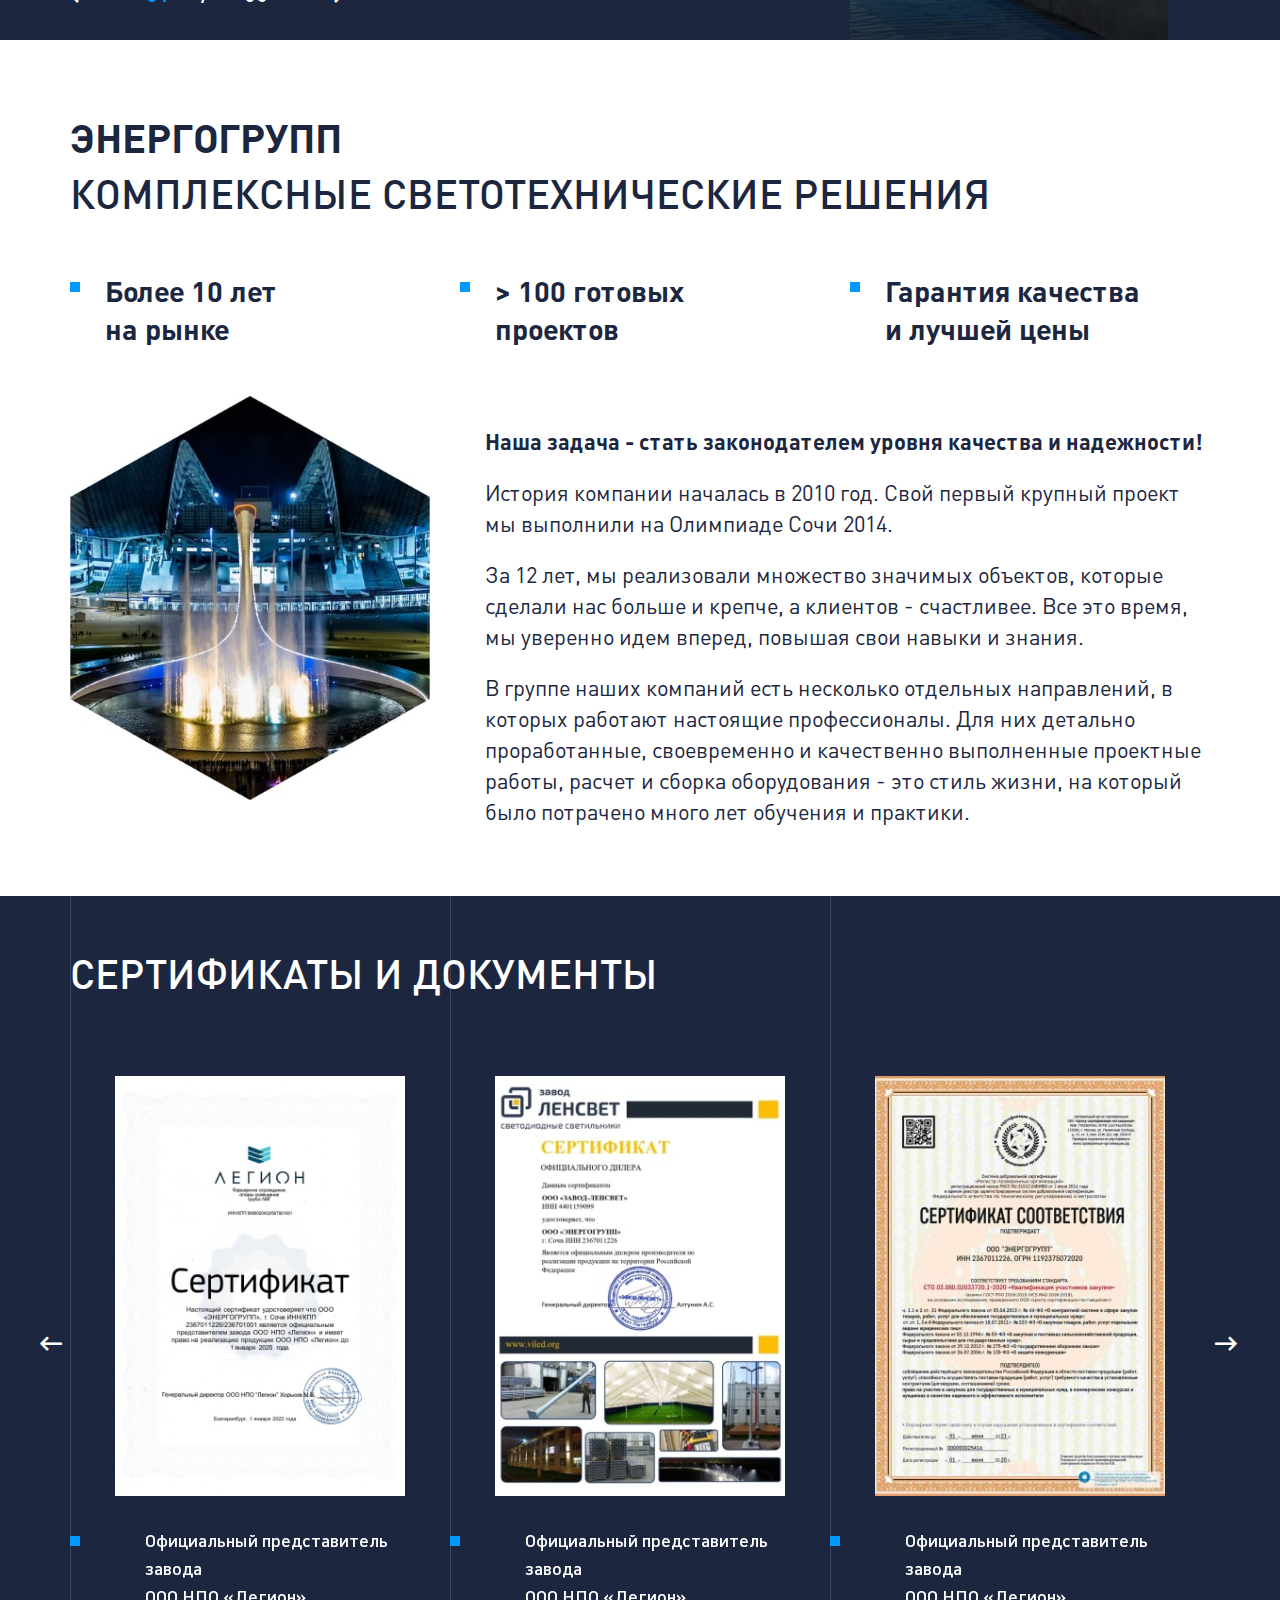
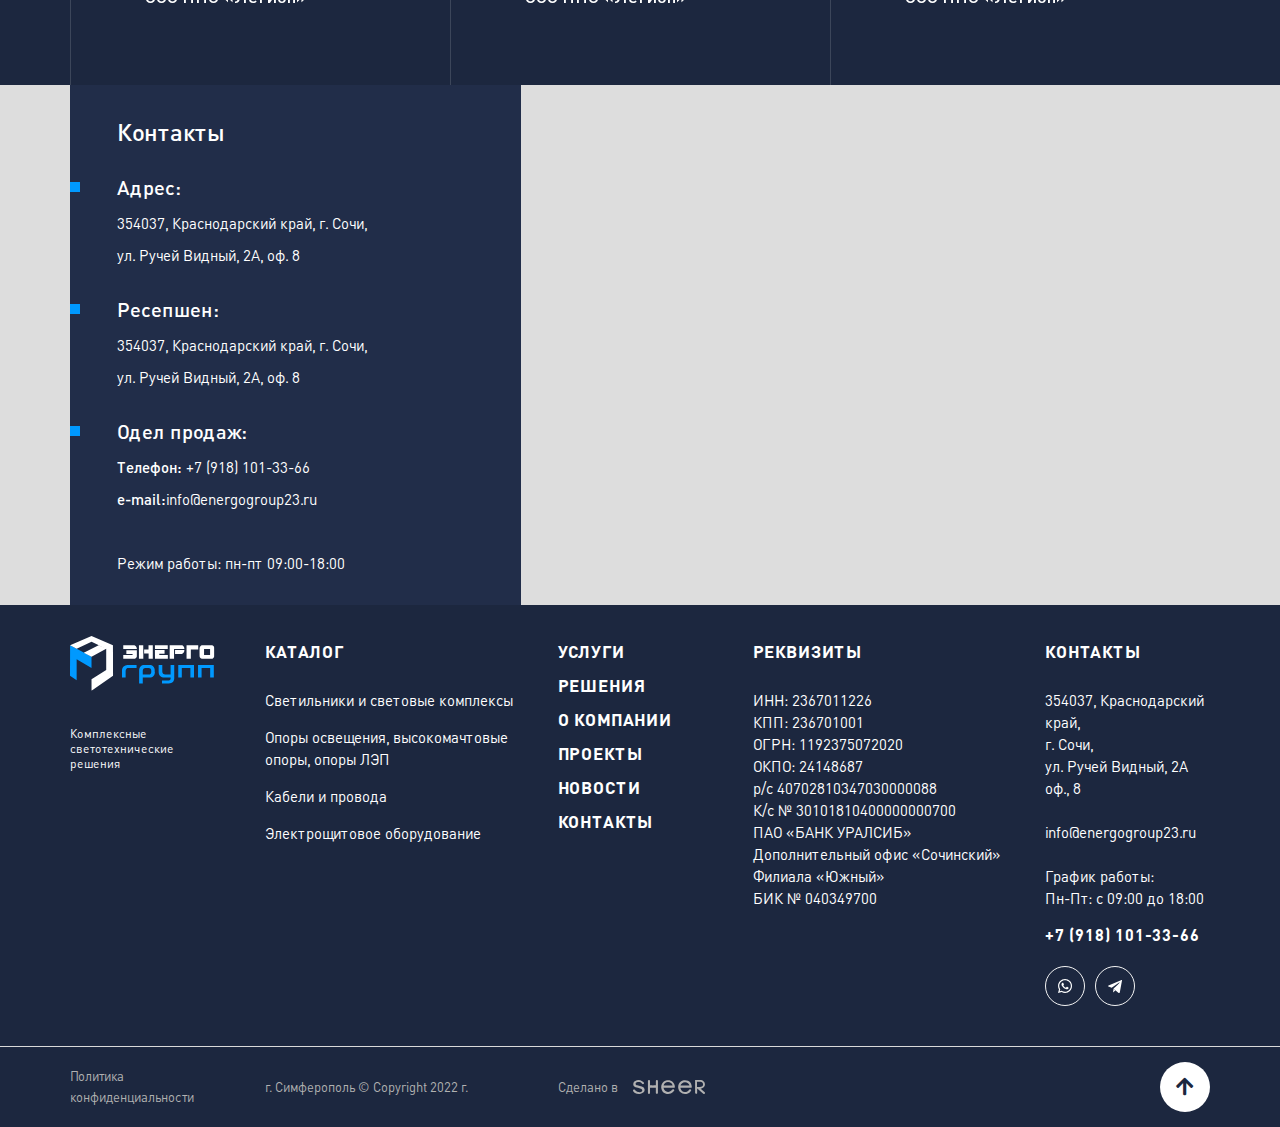
==== commit b92912a9: "Add files via upload" ====
--- a/index.html
+++ b/index.html
@@ -18,8 +18,8 @@
 	<link rel="stylesheet" href="libs/slick-1.5.9/slick/slick.css" />
 	<link rel="stylesheet" href="libs/slick-1.5.9/slick/slick-theme.css" />
 	<link rel="stylesheet" href="css/fonts.css" />
-	<link rel="stylesheet" href="css/main.css?ver=1.2" />
-	<link rel="stylesheet" href="css/media.css?ver=1.2" />
+	<link rel="stylesheet" href="css/main.css?ver=1.3" />
+	<link rel="stylesheet" href="css/media.css?ver=1.3" />
 </head>
 <body>
 
@@ -694,7 +694,7 @@
 <script src="libs/scroll2id/PageScroll2id.min.js"></script>
 <script src="libs/mask/jquery.maskedinput.js"></script>
 <script src="libs/jQueryFormStyler-master/jquery.formstyler.min.js"></script>
-<script src="js/common.js?ver=1.2"></script>
+<script src="js/common.js?ver=1.3"></script>
 
 <script src="https://api-maps.yandex.ru/2.1/?lang=ru_RU"></script>
 <script>
--- a/css/main.css
+++ b/css/main.css
@@ -131,7 +131,7 @@
 .footer__nav a:hover,
 .phone-main:hover,
 .menu a:hover {
-color: #0099FF;
+	color: #0099FF;
 }
 .phone-main {
 	font-weight: 700;
@@ -750,7 +750,7 @@
 }
 .image-cooperation {
 	height: 933px;
-margin-right: calc((100vw - 1470px) / 2* -1);
+	margin-right: calc((100vw - 1460px) / 2* -1);
 }
 .image-cooperation img {
 	width: 100%;
@@ -790,10 +790,13 @@
 	flex: 1;
 	margin: 0 15px;
 }
+.line-form .btn-main {
+	padding: 0;
+}
 .slider-cooperation .line-form {
 	margin-top: 63px;
 }
-.slider-controls {
+.cooperation .slider-controls {
 	padding-top: 80px;
 }
 .counter-cooperation {
@@ -866,15 +869,22 @@
 }
 .item-sertificat__image {
 	width: 314px;
-height: 445px;
-display: block;
-margin: 0 auto;
-margin-bottom: 41px;
+	height: 445px;
+	display: block;
+	margin: 0 auto;
+	margin-bottom: 41px;
+}
+.item-sertificat__image img {
+	width: 100%;
+	height: 100%;
+	object-fit: cover;
+	font-family: 'object-fit: cover;';
 }
 .item-sertificat__title {
 	font-size: 20px;
 	line-height: 28px;
 	padding-left: 80px;
+	padding-right: 30px;
 	font-weight: 500;
 	color: #fff;
 	position: relative;
@@ -997,7 +1007,7 @@
 	margin-bottom: 22px;
 	letter-spacing: 0.05em;
 	font-weight: 700;
-text-transform: uppercase;
+	text-transform: uppercase;
 }
 .footer__nav a {
 	color: #fff;
@@ -1027,7 +1037,7 @@
 	margin-top: 40px;
 	color: #B1B1B1;
 	padding: 15px 0;
-border-top: 1px solid #D9D9D9;
+	border-top: 1px solid #D9D9D9;
 }
 .footer-bottom a {
 	color: #B1B1B1;
--- a/css/media.css
+++ b/css/media.css
@@ -1,69 +1,165 @@
 /*==========  Desktop First Method  ==========*/
 @media only screen and (max-width : 1540px) {
-.container-fluid {
-	padding: 0 35px;
-}
-.menu {
-	margin: 0 30px;
-}
-.phone-main {
-	font-size: 16px;
-}
-.header__wrap .list-icons {
-    margin-right: 25px;
-}
-.list-icons li {
-    margin-right: 10px;
-}
-.header__wrap .btn-page {
-    margin-left: 15px;
-}
-.menu a {
-    font-size: 15px;
-    line-height: 28px;
-}
-.logo-descr {
-	margin-left: 15px;
-}
-.header__wrap .btn-page {
-	padding: 0 20px;
-}
-.logo img {
-    max-width: 145px;
-    }
-    .logo-descr {
-    font-size: 12px;
-    line-height: 15px;
-    max-width: 100px;
-}
-.descr-billbord,
-.title-billbord {
-    font-size: 24px;
-    line-height: 33px;
-    }
-    .title-big {
-    font-size: 50px;
-    line-height: 69px;
-    margin-bottom: 15px;
-}
-.descr-billbord {
-    margin-bottom: 55px;
-}
-.item-billbord {
-    padding-top: 160px;
-    min-height: 750px;
-    }
-    .info-billbord {
-    padding: 33px 30px;
-    padding-bottom: 15px;
-    font-size: 19px;
-    line-height: 27px;
-    max-width: 885px;
-}
-.info-billbord ul li {
-    padding-left: 35px;
-    margin-bottom: 33px;
-    }
+	.container-fluid {
+		padding: 0 35px;
+	}
+	.menu {
+		margin: 0 30px;
+	}
+	.phone-main {
+		font-size: 16px;
+	}
+	.header__wrap .list-icons {
+		margin-right: 25px;
+	}
+	.list-icons li {
+		margin-right: 10px;
+	}
+	.header__wrap .btn-page {
+		margin-left: 15px;
+	}
+	.menu a {
+		font-size: 15px;
+		line-height: 28px;
+	}
+	.logo-descr {
+		margin-left: 15px;
+	}
+	.header__wrap .btn-page {
+		padding: 0 20px;
+	}
+	.logo img {
+		max-width: 145px;
+	}
+	.logo-descr {
+		font-size: 12px;
+		line-height: 15px;
+		max-width: 100px;
+	}
+	.descr-billbord,
+	.title-billbord {
+		font-size: 24px;
+		line-height: 33px;
+	}
+	.title-big {
+		font-size: 50px;
+		line-height: 69px;
+		margin-bottom: 15px;
+	}
+	.descr-billbord {
+		margin-bottom: 55px;
+	}
+	.item-billbord {
+		padding-top: 160px;
+		min-height: 750px;
+	}
+	.info-billbord {
+		padding: 33px 30px;
+		padding-bottom: 15px;
+		font-size: 19px;
+		line-height: 27px;
+		max-width: 885px;
+	}
+	.info-billbord ul li {
+		padding-left: 35px;
+		margin-bottom: 33px;
+	}
+	.image-cooperation {
+		margin-right: calc((100vw - 1365px) / 2* -1);
+	}
+	.block-contacts {
+		width: 451px;
+	}
+	.footer-bottom {
+		font-size: 13px;
+	}
+	.descr-section {
+		font-size: 27px;
+		line-height: 40px;
+	}
+	.item-category {
+		height: 490px;
+		padding: 30px 35px;
+	}
+	.item-advantage {
+		padding-top: 70px;
+		padding-left: 70px;
+		padding-bottom: 20px;
+	}
+	.row_advantages > div:nth-last-child(-n+3) .item-advantage {
+		padding-bottom: 90px;
+	}
+	.item-advantage::before {
+		top: 84px;
+	}
+	.image-consult img {
+		max-width: 700px;
+	}
+	.image-consult {
+		left: -505px;
+		bottom: -125px;
+	}
+	.consultation {
+		padding-bottom: 120px;
+	}
+	#map-locations {
+		height: 500px;
+	}
+	.locations__left {
+		padding: 40px 15px;
+	}
+	.image-cooperation {
+		height: 890px;
+	}
+	.cooperation .title-section {
+		padding-top: 50px;
+	}
+	.text-big {
+		font-size: 22px;
+		line-height: 31px;
+	}
+	.slider-cooperation .text-big {
+		max-width: 676px;
+	}
+	.cooperation .slider-controls {
+		padding-top: 65px;
+	}
+	.item-about {
+		font-size: 29px;
+		line-height: 38px;
+		padding-left: 35px;
+		max-width: 295px;
+	}
+	.item-sertificat__image {
+		width: 290px;
+		height: 420px;
+		margin-bottom: 30px;
+	}
+	.item-sertificat__title {
+		font-size: 18px;
+		padding-left: 75px;
+	}
+	body {
+		font-size: 15px;
+	}
+	.descr-consultation {
+		font-size: 22px;
+		line-height: 36px;
+		padding-left: 40px;
+		max-width: 420px;
+	}
+	.descr-consultation__bottom {
+		margin-top: 48px;
+	}
+	.descr-consultation .time-contacts {
+		margin-top: 25px;
+	}
+	.block-form .btn-main {
+		margin-top: 25px;
+	}
+	.item-location {
+		font-size: 18px;
+	}
 }
 @media only screen and (max-width : 1400px) {
 
@@ -116,7 +212,7 @@
 
 }
 
- /* Large Devices, Wide Screens */
+/* Large Devices, Wide Screens */
 @media only screen and (min-width : 1200px) {
 
 }
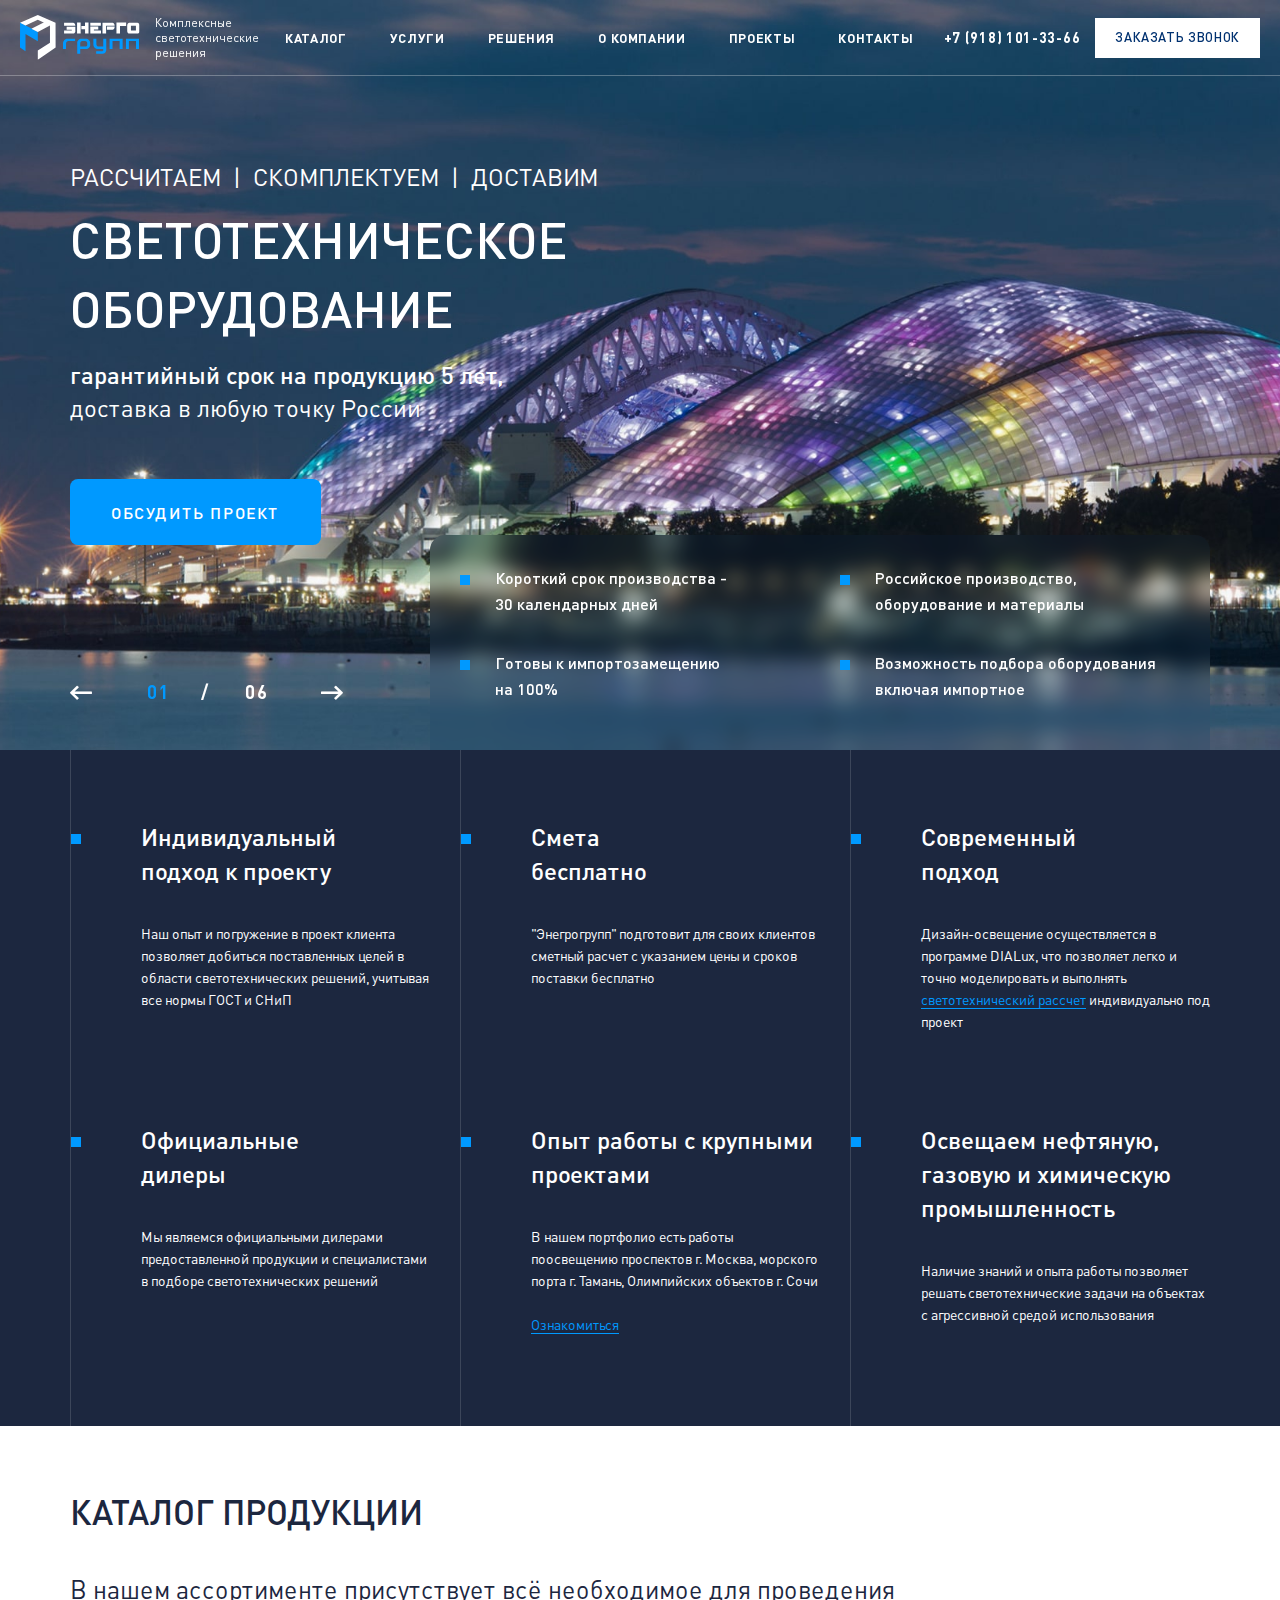
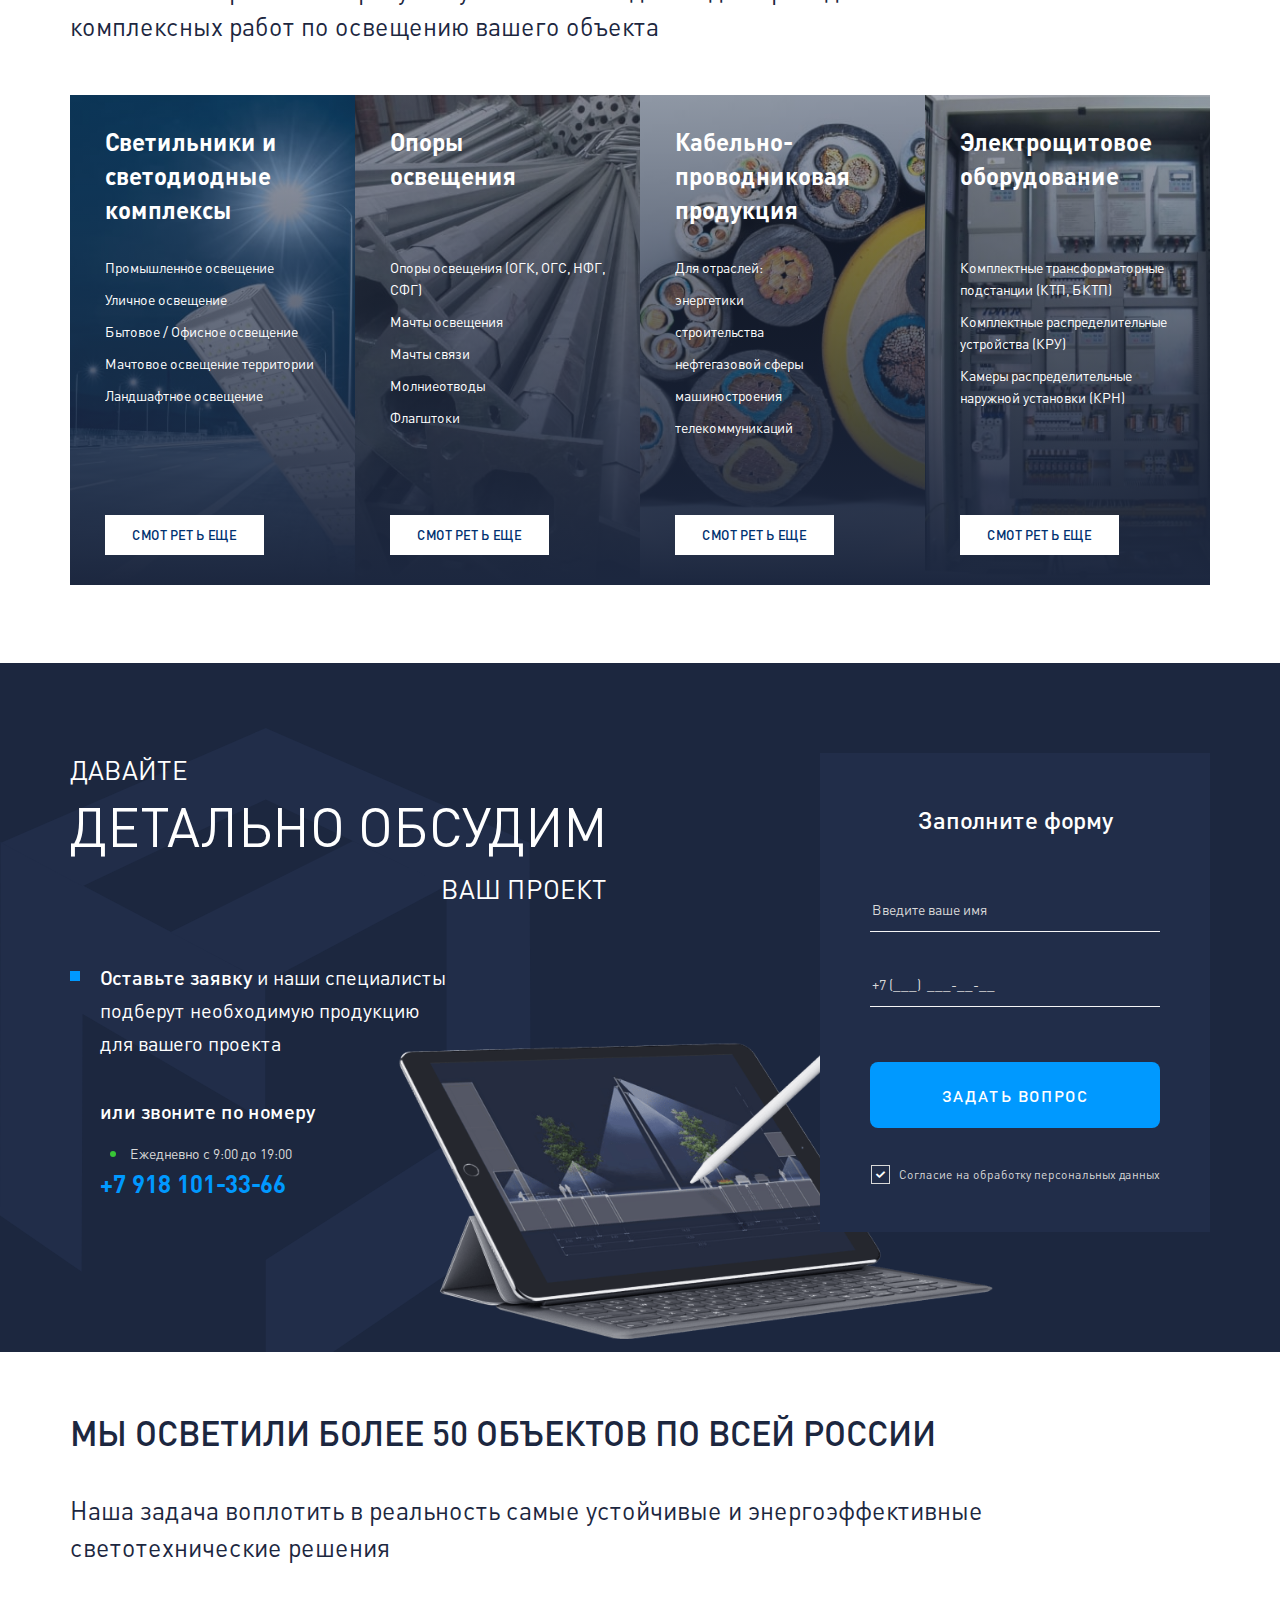
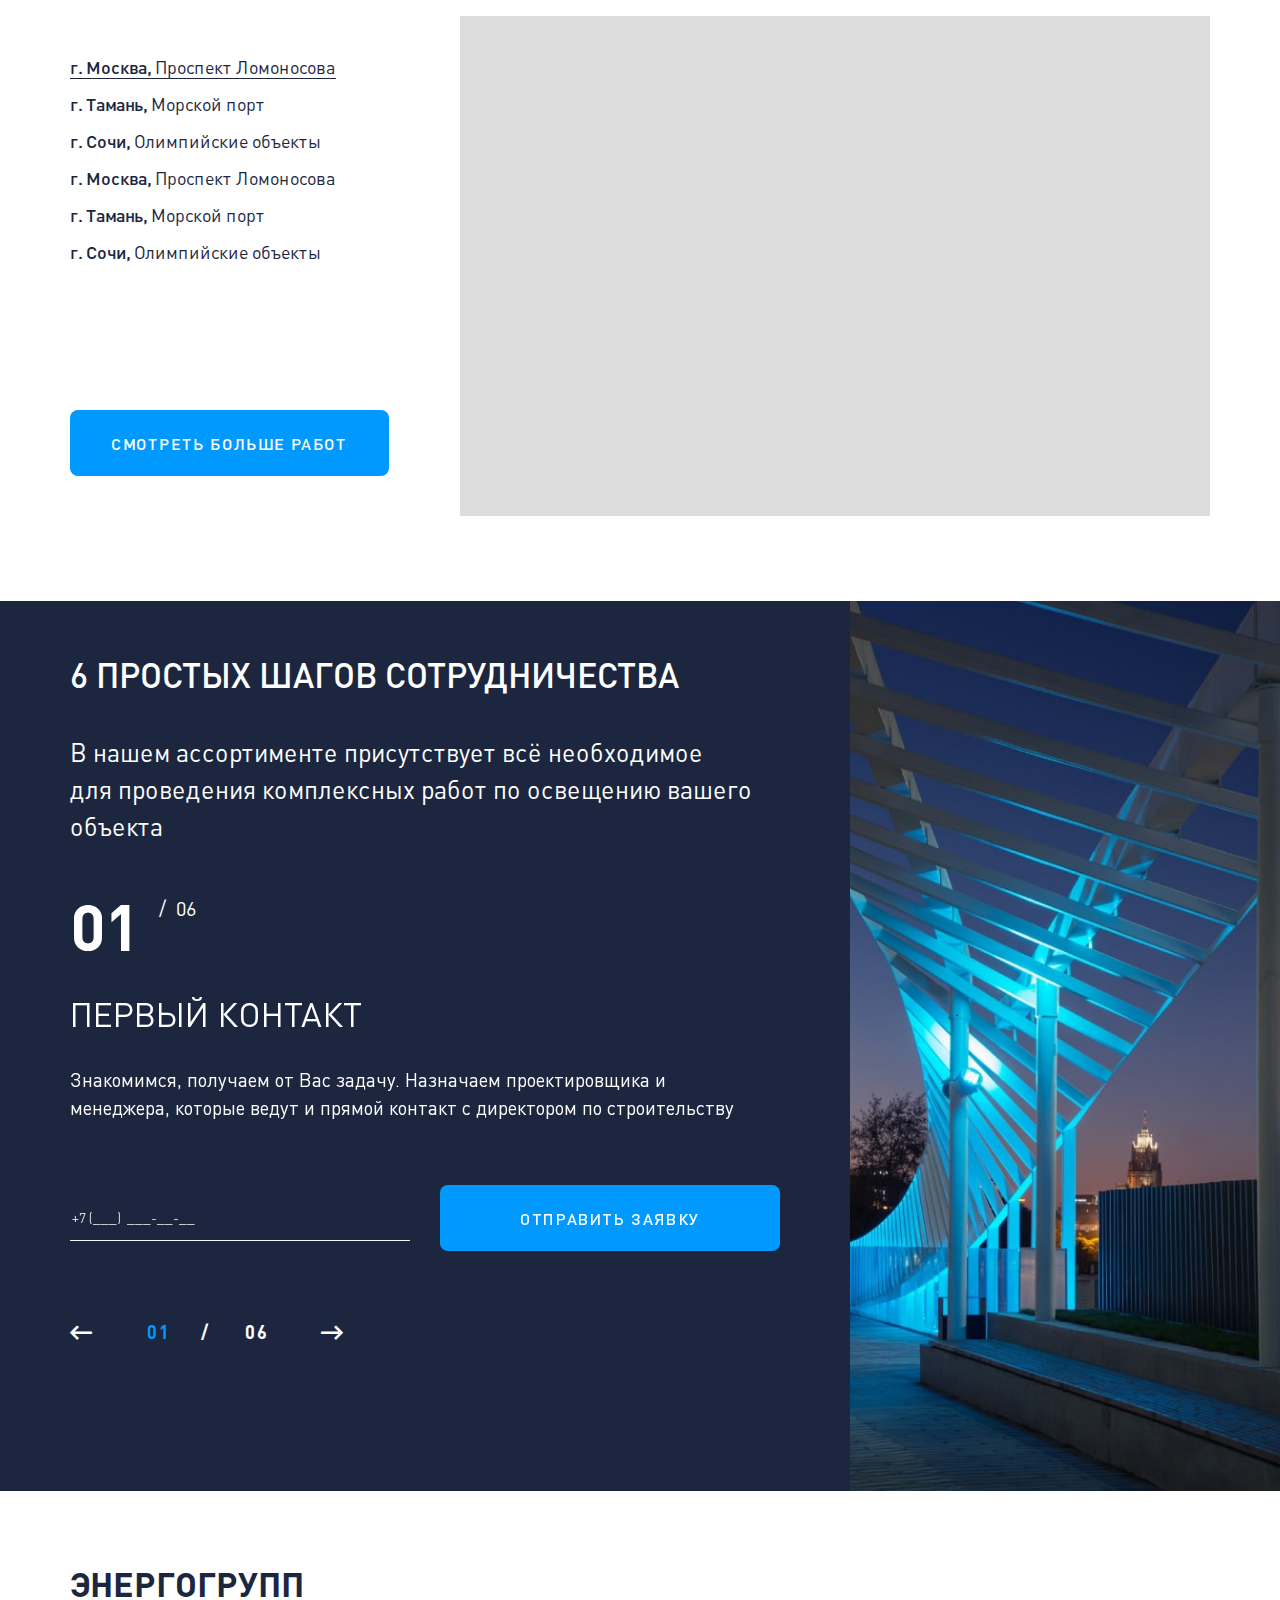
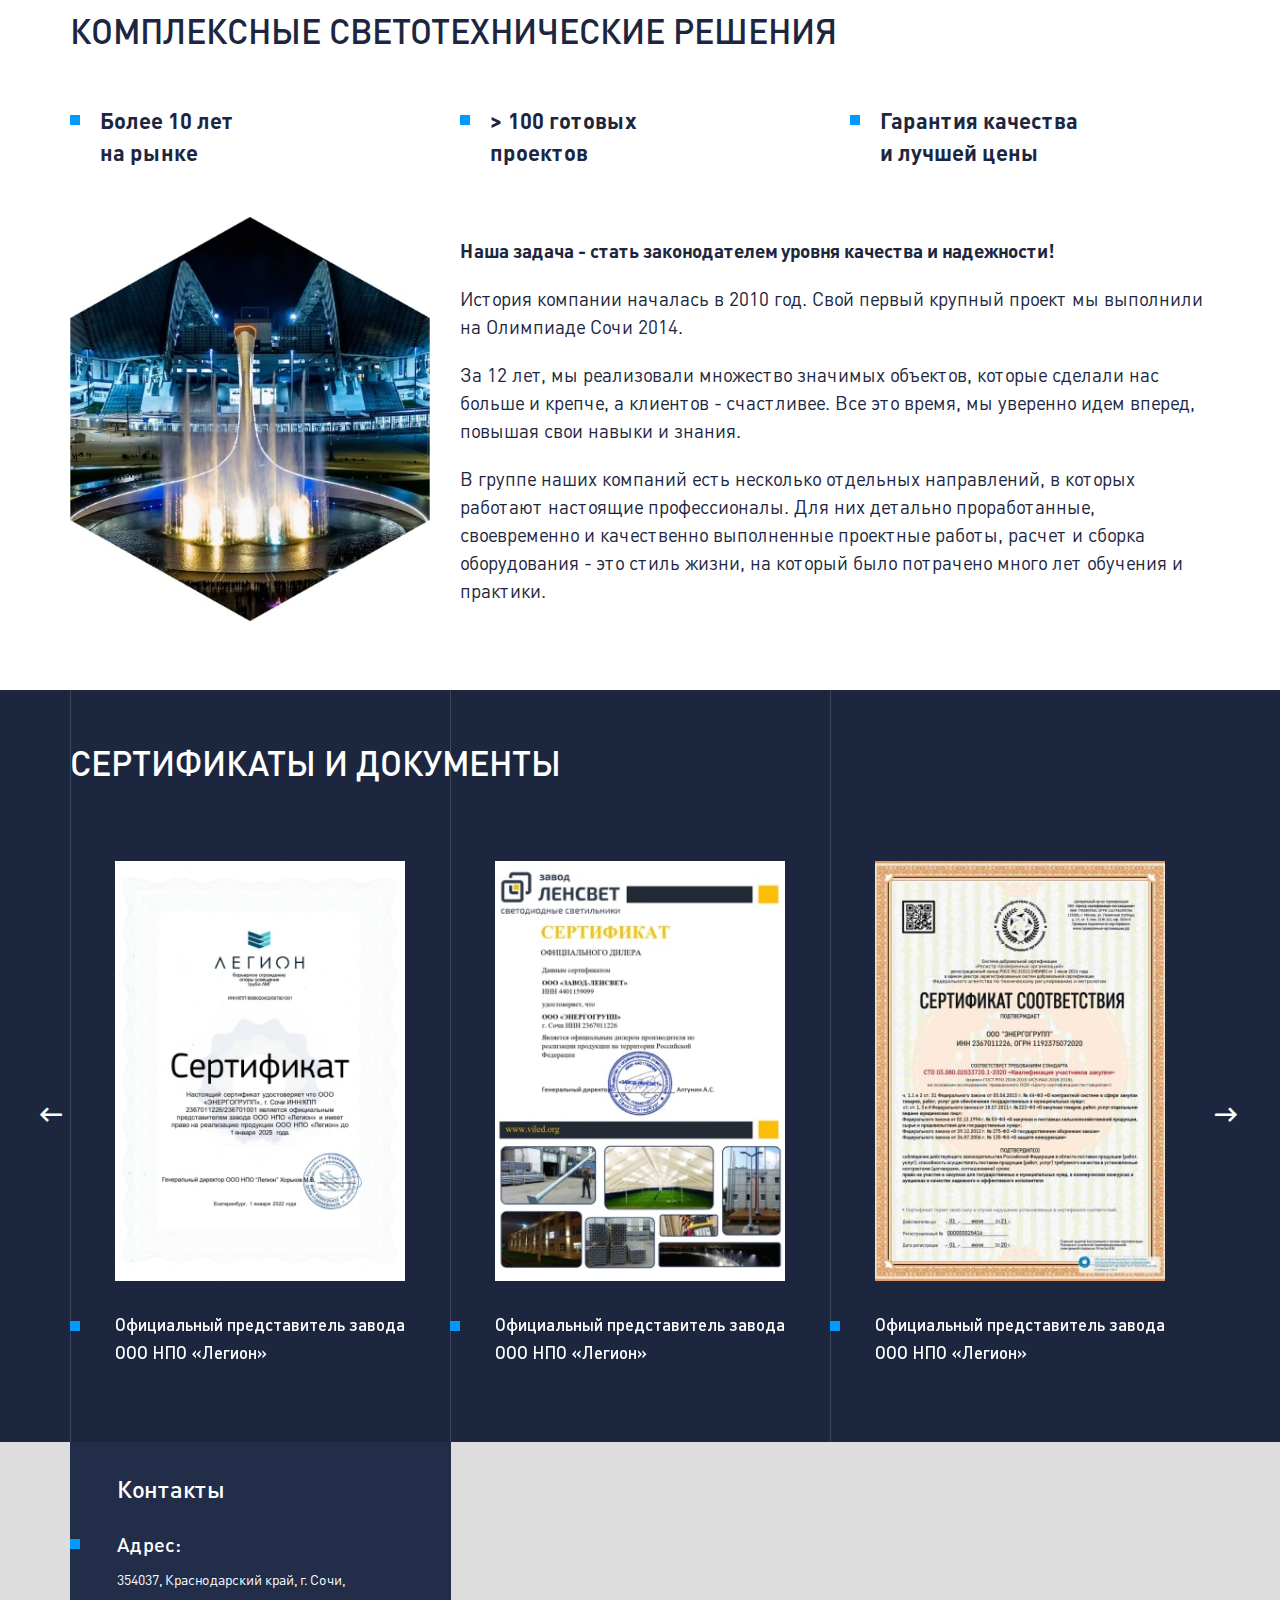
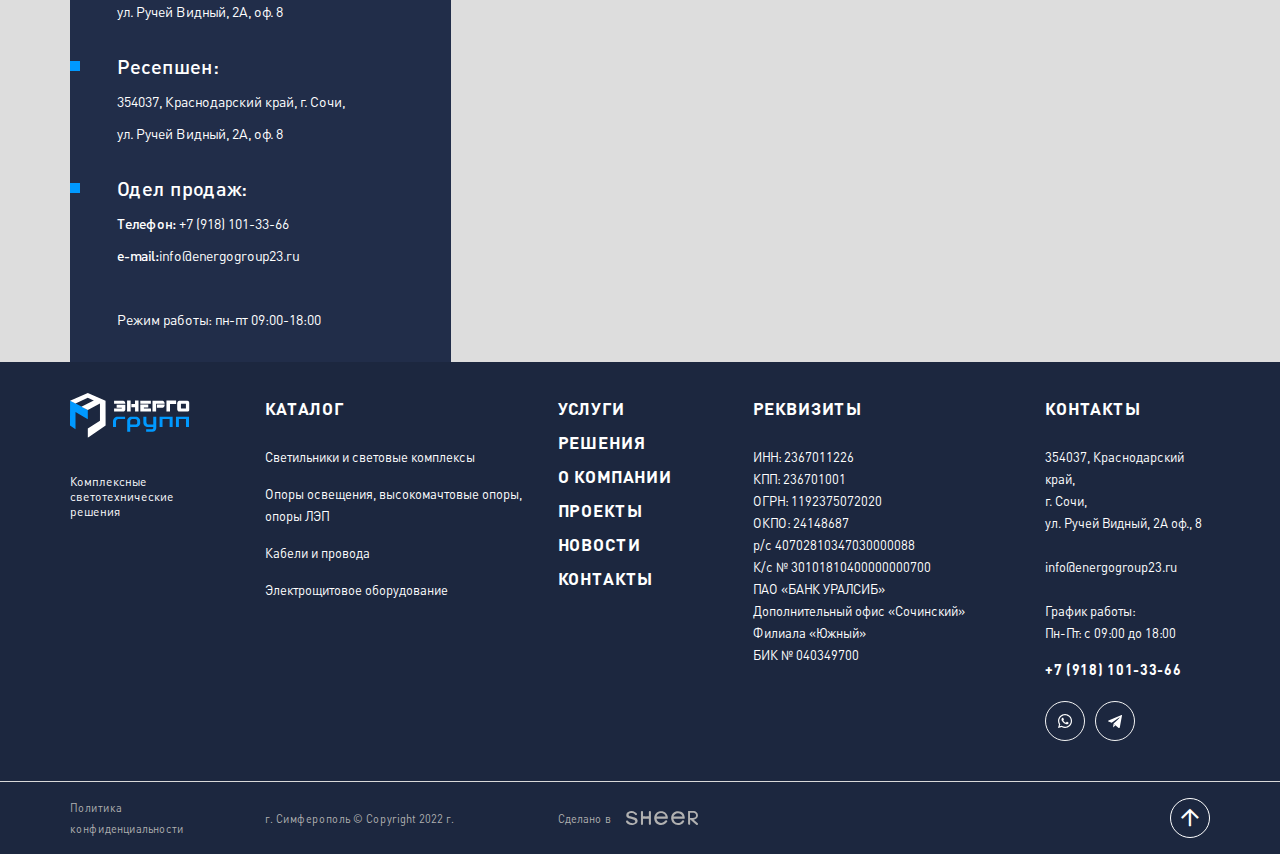
==== commit 76e4058b: "Add files via upload" ====
--- a/index.html
+++ b/index.html
@@ -18,14 +18,14 @@
 	<link rel="stylesheet" href="libs/slick-1.5.9/slick/slick.css" />
 	<link rel="stylesheet" href="libs/slick-1.5.9/slick/slick-theme.css" />
 	<link rel="stylesheet" href="css/fonts.css" />
-	<link rel="stylesheet" href="css/main.css?ver=1.3" />
-	<link rel="stylesheet" href="css/media.css?ver=1.3" />
+	<link rel="stylesheet" href="css/main.css?ver=1.4" />
+	<link rel="stylesheet" href="css/media.css?ver=1.4" />
 </head>
 <body>
 
 	<div class="wrapper">
 
-		<header class="header">
+		<header class="header default">
 			<div class="container-fluid">
 				<div class="header__wrap">
 					<div class="logo-wrap">
@@ -50,7 +50,29 @@
 					</ul>
 					<a href="tel:+79181013366" class="phone-main">+7 (918) 101-33-66</a>
 					<a href="#callback" class="btn-page">заказать звонок</a>
-				</div>
+					<span class='sandwich'>
+						<span class='sw-topper'></span>
+						<span class='sw-bottom'></span>
+						<span class='sw-footer'></span>
+					</span>
+				</div>
+			</div>
+			<div class="menu-mobile">
+				<ul class="menu">
+					<li><a href="#">КАТАЛОГ</a></li>
+					<li><a href="#">УСЛУГИ</a></li>
+					<li><a href="#">РЕШЕНИЯ</a></li>
+					<li><a href="#">О КОМПАНИИ</a></li>
+					<li><a href="#">проекты</a></li>
+					<li><a href="#">контакты</a></li>
+				</ul>
+				<ul class="list-icons">
+					<li><a href="#"><img src="img/search.svg" alt="alt"></a></li>
+					<li><a href="#"><img src="img/envelope.svg" alt="alt"></a></li>
+					<li><a href="#"><img src="img/whatsapp.svg" alt="alt"></a></li>
+					<li><a href="#"><img src="img/telegram.svg" alt="alt"></a></li>
+				</ul>
+				<a href="tel:+79181013366" class="phone-main">+7 (918) 101-33-66</a>
 			</div>
 		</header>
 
@@ -63,7 +85,7 @@
 						</div>
 						<div class="container">
 							<div class="row">
-								<div class="col-xl-6">
+								<div class="col-xl-6 col-lg-8">
 									<h2 class="title-billbord">Рассчитаем&nbsp;&nbsp;|&nbsp;&nbsp;сКОМПЛЕКТУЕМ&nbsp;&nbsp;|&nbsp;&nbsp;доставим </h2>
 									<h2 class="title-big">светотехническое оборудование</h2>
 									<div class="descr-billbord"><strong>гарантийный срок на продукцию 5 лет,</strong> <br>доставка в любую точку России</div>
@@ -80,7 +102,7 @@
 						</div>
 						<div class="container">
 							<div class="row">
-								<div class="col-xl-6">
+								<div class="col-xl-6 col-lg-8">
 									<h2 class="title-billbord">Рассчитаем&nbsp;&nbsp;|&nbsp;&nbsp;сКОМПЛЕКТУЕМ&nbsp;&nbsp;|&nbsp;&nbsp;доставим </h2>
 									<h2 class="title-big">светотехническое оборудование</h2>
 									<div class="descr-billbord"><strong>гарантийный срок на продукцию 5 лет,</strong> <br>доставка в любую точку России</div>
@@ -97,7 +119,7 @@
 						</div>
 						<div class="container">
 							<div class="row">
-								<div class="col-xl-6">
+								<div class="col-xl-6 col-lg-8">
 									<h2 class="title-billbord">Рассчитаем&nbsp;&nbsp;|&nbsp;&nbsp;сКОМПЛЕКТУЕМ&nbsp;&nbsp;|&nbsp;&nbsp;доставим </h2>
 									<h2 class="title-big">светотехническое оборудование</h2>
 									<div class="descr-billbord"><strong>гарантийный срок на продукцию 5 лет,</strong> <br>доставка в любую точку России</div>
@@ -114,7 +136,7 @@
 						</div>
 						<div class="container">
 							<div class="row">
-								<div class="col-xl-6">
+								<div class="col-xl-6 col-lg-8">
 									<h2 class="title-billbord">Рассчитаем&nbsp;&nbsp;|&nbsp;&nbsp;сКОМПЛЕКТУЕМ&nbsp;&nbsp;|&nbsp;&nbsp;доставим </h2>
 									<h2 class="title-big">светотехническое оборудование</h2>
 									<div class="descr-billbord"><strong>гарантийный срок на продукцию 5 лет,</strong> <br>доставка в любую точку России</div>
@@ -131,7 +153,7 @@
 						</div>
 						<div class="container">
 							<div class="row">
-								<div class="col-xl-6">
+								<div class="col-xl-6 col-lg-8">
 									<h2 class="title-billbord">Рассчитаем&nbsp;&nbsp;|&nbsp;&nbsp;сКОМПЛЕКТУЕМ&nbsp;&nbsp;|&nbsp;&nbsp;доставим </h2>
 									<h2 class="title-big">светотехническое оборудование</h2>
 									<div class="descr-billbord"><strong>гарантийный срок на продукцию 5 лет,</strong> <br>доставка в любую точку России</div>
@@ -148,7 +170,7 @@
 						</div>
 						<div class="container">
 							<div class="row">
-								<div class="col-xl-6">
+								<div class="col-xl-6 col-lg-8">
 									<h2 class="title-billbord">Рассчитаем&nbsp;&nbsp;|&nbsp;&nbsp;сКОМПЛЕКТУЕМ&nbsp;&nbsp;|&nbsp;&nbsp;доставим </h2>
 									<h2 class="title-big">светотехническое оборудование</h2>
 									<div class="descr-billbord"><strong>гарантийный срок на продукцию 5 лет,</strong> <br>доставка в любую точку России</div>
@@ -499,13 +521,13 @@
 			<div class="container">
 				<h2 class="title-section"><strong>ЭНЕРГОГРУПП</strong> Комплексные светотехнические решения</h2>
 				<div class="row about__top">
-					<div class="col-lg-4">
+					<div class="col-md-4">
 						<div class="item-about">Более 10 лет <br>на рынке</div>
 					</div>
-					<div class="col-lg-4">
+					<div class="col-md-4">
 						<div class="item-about">> 100 готовых проектов</div>
 					</div>
-					<div class="col-lg-4">
+					<div class="col-md-4">
 						<div class="item-about">Гарантия качества и лучшей цены</div>
 					</div>
 				</div>
@@ -602,13 +624,15 @@
 			<div class="container">
 				<div class="row">
 					<div class="col-lg-2">
-						<a href="#" class="logo">
-							<img src="img/logo.svg" alt="alt">
-						</a>
-						<div class="logo-descr">Комплексные светотехнические решения</div>
+						<div class="footer-logo">
+							<a href="#" class="logo">
+								<img src="img/logo.svg" alt="alt">
+							</a>
+							<div class="logo-descr">Комплексные светотехнические решения</div>
+						</div>
 					</div>
 					<div class="col-lg-3">
-						<div class="footer__title">КАТАЛОГ</div>
+						<div class="footer__title">КАТАЛОГ <i class="far fa-chevron-down"></i></div>
 						<div class="footer__content">
 							<ul class="footer__nav">
 								<li><a href="#">Светильники и световые комплексы</a></li>
@@ -629,7 +653,7 @@
 						</ul>
 					</div>
 					<div class="col-lg-3">
-						<div class="footer__title">Реквизиты</div>
+						<div class="footer__title">Реквизиты <i class="far fa-chevron-down"></i></div>
 						<div class="footer__content">
 							<p>ИНН: 2367011226</p>
 							<p>КПП: 236701001</p>
@@ -643,7 +667,7 @@
 						</div>
 					</div>
 					<div class="col-lg-2">
-						<div class="footer__title">контакты</div>
+						<div class="footer__title">контакты <i class="far fa-chevron-down"></i></div>
 						<div class="footer__content">
 							<p>354037, Краснодарский край, <br>г. Сочи,  <br>ул. Ручей Видный, 2А оф., 8</p>
 							<br>
@@ -672,7 +696,7 @@
 							<div class="create">Сделано в <a href="#"><img src="img/copy.svg" alt="alt"></a></div>
 						</div>
 						<div class="col-lg-4">
-							<a href="#" class="btn_top"><i class="fa fa-arrow-up"></i></a>
+							<a href="#" class="btn_top"><i class="far fa-arrow-up"></i></a>
 						</div>
 					</div>
 				</div>
@@ -694,7 +718,7 @@
 <script src="libs/scroll2id/PageScroll2id.min.js"></script>
 <script src="libs/mask/jquery.maskedinput.js"></script>
 <script src="libs/jQueryFormStyler-master/jquery.formstyler.min.js"></script>
-<script src="js/common.js?ver=1.3"></script>
+<script src="js/common.js?ver=1.4"></script>
 
 <script src="https://api-maps.yandex.ru/2.1/?lang=ru_RU"></script>
 <script>
@@ -778,7 +802,7 @@
 
 		function init() {
 			var myMap = new ymaps.Map('map', {
-				center: [43.522726, 39.851997],
+				center: [43.522726, 39.852281],
 				zoom: 17
 			}, {
 				searchControlProvider: 'yandex#search'
--- a/css/main.css
+++ b/css/main.css
@@ -84,12 +84,16 @@
 .header {
 	padding: 15px 0;
 	border-bottom: 1px solid rgba(245, 245, 245, 0.3);
-	position: absolute;
+	position: fixed;
 	top: 0;
 	left: 0;
 	width: 100%;
 	z-index: 1000;
 	color: #fff;
+	transition: all 0.3s;
+}
+.header.fixed {
+	background-color: #1C273F;
 }
 .header__wrap {
 	display: flex;
@@ -132,7 +136,7 @@
 .phone-main:hover,
 .menu a:hover {
 	color: #0099FF;
-}
+} 
 .phone-main {
 	font-weight: 700;
 	font-size: 18px;
@@ -154,6 +158,12 @@
 	justify-content: center;
 	flex: none;
 	border: 1px solid #F4F4F4;
+}
+.list-icons a:hover {
+	border-color: #0099FF;
+}
+.list-icons a:hover img {
+	filter: invert(0.6) sepia(1) hue-rotate(159deg) saturate(5) brightness(1);
 }
 .list-icons li {
 	margin-right: 15px;
@@ -269,6 +279,9 @@
 }
 .slick-arrow::before {
 	display: none !important;
+}
+.slick-arrow:hover {
+	color: #0099FF !important;
 }
 .slider-controls .slick-arrow {
 	position: relative;
@@ -591,6 +604,7 @@
 .block-form .btn-main {
 	margin-top: 40px;
 	width: 100%;
+	padding: 0 10px;
 }
 .checkbox {
 	font-size: 12px;
@@ -773,7 +787,7 @@
 }
 .slider-cooperation .title-section {
 	margin-bottom: 28px;
-	padding: 0;
+	padding: 0 !important;
 	font-weight: 400;
 }
 .slider-cooperation .text-big {
@@ -861,7 +875,6 @@
 }
 .sertificats .title-section {
 	padding-top: 49px;
-	padding-right: 40px;
 }
 .item-sertificat {
 	color: #fff;
@@ -920,6 +933,7 @@
 	top: 0;
 	height: 100%;
 	width: 100%;
+	pointer-events: none;
 }
 .line {
 	width: 1px;
@@ -1056,9 +1070,9 @@
 	font-size: 20px;
 	float: right;
 	position: relative;
-	color: #1C273F !important;
-	width: 50px;
-	height: 50px;
+	color: #fff !important;
+	width: 40px;
+	height: 40px;
 	text-align: center;
 	display: -webkit-inline-flex;
 	display: -moz-inline-flex;
@@ -1068,12 +1082,147 @@
 	align-items: center;
 	justify-content: center;
 	border-radius: 50%;
-	background-color: #fff;
+	border: 1px solid #fff;
 	z-index: 300;
 	-webkit-transition: all 0.3s;
 	-o-transition: all 0.3s;
 	transition: all 0.3s;
 }
 .btn_top:hover {
-	background-color: #e7e7e7;
+	color: #0099FF !important;
+	border-color: #0099FF;
+}
+.footer__title i {
+	display: none;
+}
+/*Style Sandwich*/
+.sandwich span {
+	display: block;
+}
+.sandwich {
+	width: 39px;
+	height: 39px;
+	padding-top: 10px;
+	display: -webkit-flex;
+	display: -moz-flex;
+	display: -ms-flex;
+	display: -o-flex;
+	display: flex;
+	flex-direction: column;
+	align-items:center;
+	display: none;
+	z-index: 20;
+	flex: none;
+	cursor: pointer;
+}
+.sw-topper {
+	position: relative;
+	top: 4px;
+	width: 25px;
+	height:  2px;
+	display: block;
+	margin: 0;
+	background-color: #fff;
+	border: medium none;
+	transition: transform 0.5s, top 0.2s;
+	/* transition-delay: 0.2s, 0s; */
+}
+.sw-bottom {
+	position: relative;
+	top: 9px;
+	width: 25px;
+	height:  2px;
+	display: block;
+	margin: 0;
+	background-color: #fff;
+	border: medium none;
+	transition: transform 0.5s, top 0.2s;
+	transition-delay: 0.2s, 0s;
+}
+.sw-footer {
+	position: relative;
+	top: 14px;
+	width: 25px;
+	height:  2px;
+	display: block;
+	margin: 0;
+	background-color: #fff;
+	border: medium none;
+	transition: all 0.5s;
+	transition-delay: 0.1s;
+}
+.sandwich.active .sw-topper {
+	top: 9px;
+	transform: rotate(45deg);
+}
+.sandwich.active .sw-bottom {
+	opacity: 0;
+}
+.sandwich.active .sw-footer {
+	top: 5px;
+	transform: rotate(-45deg); 
+}
+.wrapper_page {
+	padding-top: 91px;
+}
+.wrapper_page .header {
+	background-color: #1C273F;
+}
+.wrapper-portfolio .slick-arrow {
+color: #1C273F !important;
+}
+.item-portfolio {
+	font-size: 20px;
+	line-height: 28px;
+	padding-bottom: 33px;
+	margin-bottom: 56px;
+	border-bottom: 1px solid #F4F4F4;
+}
+.item-portfolio strong {
+	font-weight: 500;
+}
+.item-portfolio p {
+	margin-bottom: 20px;
+}
+.item-portfolio__title {
+	font-size: 30px;
+	line-height: 42px;
+	margin-bottom: 40px;
+	width: 100%;
+}
+.item-portfolio__title strong {
+	display: block;
+}
+.item-portfolio__left {
+	padding-bottom: 60px;
+	display: flex;
+	align-items: flex-start;
+	flex-direction: column;
+	min-height: 100%;
+}
+.item-portfolio .btn-main {
+	padding: 0 50px;
+	margin-top: auto;
+}
+.item-portfolio .slider-controls {
+	margin-top: 25px;
+}
+.item-portfolio:last-child {
+	border: none;
+}
+.portfolio {
+	padding-top: 26px;
+}
+.portfolio .title-section {
+	padding-bottom: 40px;
+}
+.image-portfolio {
+	height: 552px;
+	display: block;
+}
+.image-portfolio img {
+	width: 100%;
+	height: 100%;
+	object-fit: cover;
+	font-family: 'object-fit: cover;';
 }--- a/css/media.css
+++ b/css/media.css
@@ -160,28 +160,656 @@
 	.item-location {
 		font-size: 18px;
 	}
+	.wrapper_page {
+		padding-top: 85px;
+	}
+	.item-portfolio__title {
+    font-size: 27px;
+    line-height: 39px;
+    margin-bottom: 30px;
+}
+.item-portfolio {
+    font-size: 18px;
+    line-height: 27px;
+    }
+    .image-portfolio {
+    height: 505px;
+}
+}
+
+@media only screen and (max-width : 1450px) {
+	.container-fluid {
+		padding: 0 20px;
+	}
 }
 @media only screen and (max-width : 1400px) {
-
-}
+	.menu a {
+		font-size: 13px;
+		line-height: 26px;
+	}
+	.logo img {
+		max-width: 120px;
+	}
+	.phone-main {
+		font-size: 14px;
+	}
+	.header__wrap .list-icons {
+		margin-right: 10px;
+	}
+	.header__wrap .list-icons {
+		display: none;
+	}
+	.info-billbord {
+		padding: 30px 30px;
+		padding-bottom: 15px;
+		font-size: 16px;
+		line-height: 26px;
+		max-width: 780px;
+	}
+	.info-billbord ul {
+		column-gap: 40px;
+	}
+	.title-consultation__main {
+		font-size: 54px;
+		line-height: 75px;
+	}
+	.title-consultation__descr {
+		font-size: 26px;
+		line-height: 35px;
+	}
+	.descr-consultation {
+		font-size: 20px;
+		line-height: 33px;
+		padding-left: 30px;
+		max-width: 380px;
+	}
+	.descr-consultation .time-contacts {
+		margin-top: 15px;
+	}
+	.descr-consultation__bottom {
+		margin-top: 35px;
+	}
+	.block-form {
+		padding: 50px;
+	}
+	.image-consult img {
+		max-width: 640px;
+	}
+	.image-consult {
+		left: -460px;
+	}
+	.title-section {
+		font-size: 34px;
+		line-height: 47px;
+	}
+	.descr-section {
+		font-size: 25px;
+		line-height: 37px;
+	}
+	.image-cooperation {
+		margin-right: calc((100vw - 1135px) / 2* -1);
+	}
+	.text-big {
+		font-size: 19px;
+		line-height: 28px;
+	}
+	.about__right {
+		padding-left: 15px;
+		padding-top: 20px;
+	}
+	.item-about {
+		font-size: 22px;
+		line-height: 32px;
+		padding-left: 30px;
+		max-width: 235px;
+	}
+	.item-sertificat__title {
+		font-size: 17px;
+		padding-left: 45px;
+	}
+	.footer-bottom {
+		font-size: 11px;
+	}
+	body {
+		font-size: 14px;
+		line-height: 23px;
+	}
+	.footer {
+		font-size: 13px;
+	}
+	.block-contacts {
+		width: 381px;
+	}
+	.item-portfolio {
+    font-size: 16px;
+    line-height: 25px;
+}
+.item-portfolio__title {
+    font-size: 24px;
+    line-height: 36px;
+    margin-bottom: 25px;
+}
+.image-portfolio {
+    height: 460px;
+}
+}
+
 /* Large Devices, Wide Screens */
 @media only screen and (max-width : 1200px) {
-
+	.header__wrap .phone-main {
+		display: none;
+	}
+	.header__wrap .btn-page {
+		margin-left: 0;
+	}
+	.descr-billbord, .title-billbord {
+		font-size: 20px;
+		line-height: 28px;
+	}
+	.title-big {
+		font-size: 42px;
+		line-height: 60px;
+	}
+	.descr-billbord {
+		margin-bottom: 25px;
+	}
+	.info-billbord ul li {
+		padding-left: 30px;
+		margin-bottom: 15px;
+	}
+	.info-billbord {
+		font-size: 14px;
+		line-height: 24px;
+		max-width: 640px;
+	}
+	.slash {
+		margin: 0 15px;
+	}
+	.slider-count {
+		margin: 0 30px;
+	}
+	.item-billbord {
+		padding-top: 130px;
+		min-height: 650px;
+	}
+	.item-advantage {
+		padding-top: 40px;
+		padding-left: 45px;
+	}
+	.item-advantage::before {
+		top: 55px;
+	}
+	.item-advantage__title {
+		font-size: 20px;
+		line-height: 28px;
+		margin-bottom: 15px;
+	}
+	.row_advantages > div:nth-last-child(-n+3) .item-advantage {
+		padding-bottom: 60px;
+	}
+	.descr-section {
+		font-size: 22px;
+		line-height: 33px;
+		padding-top: 20px;
+		padding-bottom: 35px;
+	}
+	.item-category {
+		padding: 25px;
+		padding-right: 15px;
+		height: 420px;
+	}
+	.item-category__content li {
+		margin-bottom: 6px;
+	}	
+	.item-category__title {
+		font-size: 18px;
+		line-height: 27px;
+		margin-bottom: 15px;
+		min-height: 82px;
+	}
+	.title-consultation__main {
+		font-size: 48px;
+		line-height: 70px;
+	}
+	.title-consultation__descr {
+		font-size: 22px;
+		line-height: 28px;
+	}
+	.image-consult img {
+		max-width: 550px;
+	}
+	.image-consult {
+		left: -370px;
+	}
+	.block-form {
+		padding: 30px 20px;
+	}
+	.title-form {
+		font-size: 20px;
+		line-height: 30px;
+		margin-bottom: 30px;
+	}
+	.btn-main {
+		font-size: 14px;
+		padding: 0px 30px;
+		height: 60px;
+	}
+	.image-cooperation {
+		margin-right: calc((100vw - 890px) / 2* -1);
+	}
+	.text-big {
+		font-size: 16px;
+		line-height: 24px;
+	}
+	.item-sertificat__image {
+		width: 220px;
+		height: 313px;
+		margin-bottom: 20px;
+	}
+	.footer__content .phone-main {
+		font-size: 13px;
+	}
 }
 
 /* Medium Devices, Desktops */
 @media only screen and (max-width : 992px) {
-
+	.header__wrap .btn-page,
+	.menu {
+		display: none;
+	}
+	.info-billbord {
+		display: none;
+	}
+	.item-billbord {
+		min-height: 570px;
+	}
+	.billbord .slider-controls {
+		bottom: 20px;
+	}
+	.item-advantage,
+	.row_advantages > div:nth-last-child(-n+3) .item-advantage {
+		padding-bottom: 20px;
+	}
+	.row_advantages > div:nth-last-child(-n+2) .item-advantage {
+		padding-bottom: 40px;
+	}
+	.consultation {
+		padding-top: 55px;
+		padding-bottom: 50px;
+	}
+	.categories {
+		padding-top: 50px;
+		padding-bottom: 60px;
+	}
+	.consultation .block-form {
+		margin: 0;
+		margin-top: 25px;
+	}
+	.image-consult {
+		display: none;
+	}
+	.descr-consultation {
+		max-width: 100%;
+	}
+	.locations__left {
+		display: block;
+		padding: 0 15px;
+		padding-bottom: 30px;
+	}
+	#map-locations {
+		height: 350px;
+	}
+	.locations {
+		padding-top: 40px;
+		padding-bottom: 60px;
+	}
+	.image-cooperation {
+		margin: 0;
+		display: none;
+	}
+	.cooperation {
+		padding-bottom: 50px;
+	}
+	.cooperation .slider-controls {
+		padding-top: 40px;
+	}
+	.title-section {
+		font-size: 28px;
+		line-height: 40px;
+	}
+	.about {
+		padding: 40px 0;
+	}
+	.item-about {
+		font-size: 19px;
+		line-height: 25px;
+	}
+	.slider-sertificats {
+		padding: 50px 0;
+	}
+	.item-sertificat__title {
+		font-size: 15px;
+		padding-left: 30px;
+		padding-right: 20px;
+	}
+	.item-sertificat__image {
+		width: 165px;
+		height: 237px;
+		margin-bottom: 13px;
+	}
+	.block-contacts {
+		width: 300px;
+		padding: 25px 25px;
+		padding-bottom: 10px;
+	}
+	.item-contact__title {
+		font-size: 17px;
+		line-height: 31px;
+	}
+	.item-contact::before {
+		top: 10px;
+		left: -25px;
+	}
+	.footer__content {
+		padding-top: 15px;
+		display: none;
+	}
+	.footer__nav_big a,
+	.footer__title {
+		font-size: 16px;
+		line-height: 26px;
+		padding: 10px 0;
+		border-bottom: 1px solid #fff;
+		margin: 0;
+		display: flex;
+		align-items: center;
+		justify-content: space-between;
+	}
+	.footer-logo {
+		margin-bottom: 20px;
+		display: flex;
+		align-items: center;
+		justify-content: center;
+	}
+	.footer .logo-descr {
+		margin: 0;
+		margin-left: 15px;
+	}
+	.footer-bottom {
+		font-size: 13px;
+		text-align: center;
+		border: none;
+		margin: 0;
+	}
+	.create {
+		justify-content: center;
+	}
+	.btn_top {
+		float: none;
+	}
+	.footer-bottom .row > div {
+		padding: 10px 15px;
+	}
+	.footer__title i {
+		font-size: 12px;
+		display: inline-block;
+		transition: all 0.3s;
+	}
+	.footer__title.active i {
+		transform: rotate(180deg);
+	}
+	.footer {
+		font-size: 14px;
+	}
+	.item-billbord__image img {
+		object-position: left;
+	}
+	.sandwich {
+		margin-right: -7px;
+		display: flex;
+	}
+	.menu-mobile {
+		width: 100%;
+		top: 100%;
+		left: 0;
+		height: 100vh;
+		padding: 15px 15px;
+		padding-bottom: 120px;
+		display: none;
+		overflow: auto;
+		background-color: #1C273F;
+		position: absolute;
+	}
+	.menu a {
+		margin: 0;
+		padding: 10px;
+		display: block;
+		position: relative;
+		border-bottom: 1px solid #fff;
+	}
+	.menu-mobile  .menu {
+		display: block;
+		margin: 0;
+		margin-bottom: 20px;
+	}
+	.menu-mobile .list-icons {
+		margin-bottom: 15px;
+	}
+	.header.active {
+		background-color: #1C273F;
+	}
+	.menu a:hover {
+		border-color:#0099FF;
+	}
+	.item-portfolio__left {
+		padding-bottom: 35px;
+	}
+	.item-portfolio p {
+		margin-bottom: 15px;
+	}
+	.item-portfolio {
+    padding-bottom: 25px;
+    margin-bottom: 30px;
+}
+.item-portfolio__title {
+    font-size: 22px;
+    line-height: 33px;
+    margin-bottom: 15px;
+}
+.portfolio .title-section {
+    padding-bottom: 25px;
+}
+.wrapper_page {
+    padding-top: 76px;
+}
 }
 
 /* Small Devices, Tablets */
 @media only screen and (max-width : 768px) {
-
+	.row_advantages {
+		margin-right: -15px;
+	}
+	.row_advantages .slick-slide {
+		width: 80vw;
+	}
+	.row_advantages .slick-track {
+		display: flex !important;
+	}
+	.row_advantages .slick-slide {
+		height: inherit !important;
+	}
+	.descr-section {
+		font-size: 18px;
+		line-height: 28px;
+		padding-top: 14px;
+		padding-bottom: 25px;
+	}
+	.categories {
+		padding-top: 35px;
+		padding-bottom: 50px;
+	}
+	.item-category__title {
+		font-size: 20px;
+		line-height: 30px;
+		min-height: auto;
+	}
+	.item-category__content li {
+		margin-bottom: 10px;
+	}
+	.item-category {
+		height: auto;
+		padding-bottom: 35px;
+		min-height: 360px;
+	}
+	.title-consultation__main {
+		font-size: 40px;
+		line-height: 65px;
+	}
+	.title-consultation__descr {
+		font-size: 20px;
+		line-height: 20px;
+	}
+	.title-consultation {
+		margin-bottom: 30px;
+	}
+	.descr-consultation__bottom {
+		margin-top: 15px;
+	}
+	.list-locations {
+		margin-bottom: 25px;
+	}
+	.item-about {
+		font-size: 16px;
+		line-height: 25px;
+		max-width: 100%;
+		margin-bottom: 15px;
+		padding-left: 20px;
+	}
+	.item-about br {
+		display: none;
+	}
+	.item-about::before {
+		width: 5px;
+		height: 5px;
+	}
+	.about .title-section {
+		margin-bottom: 25px;
+	}
+	.about__top {
+		margin-bottom: 10px;
+	}
+	.text-big p {
+		margin-bottom: 15px;
+	}
+	.item-sertificat__title {
+		line-height: 24px;
+	}
+	.slider-sertificats .slick-prev {
+		left: 0;
+	}
+	.slider-sertificats .slick-next {
+		right: 0;
+	}
+	.block-contacts {
+		padding-bottom: 30px;
+		width: 100%;
+		padding: 20px 15px;
+		position: relative;
+		height: auto;
+	}
+	.contacts {
+		background-color: #212D49;
+	}
+	.item-contact {
+		line-height: 25px;
+	}
+	.slider-sertificats {
+		padding-top: 30px;
+	}
+	.lines-wrap {
+		display: none;
+	}
+	#map {
+		height: 300px;
+	}
+	.sertificats .title-section {
+		padding-top: 38px;
+	}
+	.image-portfolio {
+    height: 340px;
+}
 }
 
 /* Extra Small Devices, Phones */
 @media only screen and (max-width : 480px) {
-
+	.descr-billbord, .title-billbord {
+		font-size: 15px;
+		line-height: 24px;
+	}
+	.title-big {
+		font-size: 30px;
+		line-height: 48px;
+	}
+	.item-advantage {
+		padding-left: 30px;
+	}
+	.row_advantages .slick-slide {
+		width: 78vw;
+	}
+	.title-consultation__main {
+		font-size: 31px;
+		line-height: 60px;
+	}
+	.title-consultation__descr {
+		font-size: 17px;
+	}
+	.descr-consultation {
+		font-size: 16px;
+		line-height: 27px;
+	}
+	.phone-page {
+		font-size: 20px;
+		line-height: 34px;
+	}
+	.time-contacts::before {
+		left: 0;
+	}
+	.time-contacts {
+		padding-left: 20px;
+	}
+	.block-form .btn-main {
+		margin-top: 0;
+	}
+	.item-location {
+		font-size: 16px;
+	}
+	.line-form {
+		display: block;
+		margin: 0;
+	}
+	.line-form .item-form, .line-form .btn-main {
+		margin: 0;
+	}
+	.line-form .item-form {
+		margin-bottom: 25px;
+	}
+	.line-form .btn-main {
+		width: 100%;
+	}
+	.slider-cooperation .line-form {
+		margin-top: 40px;
+	}
+	.title-section {
+		font-size: 24px;
+		line-height: 36px;
+	}
+	.item-portfolio__title {
+    font-size: 19px;
+    line-height: 28px;
+}
+.image-portfolio {
+    height: 240px;
+}
 }
 
 /* Custom, iPhone Retina */
@@ -209,7 +837,12 @@
 
 /* Medium Devices, Desktops */
 @media only screen and (min-width : 992px) {
-
+	.footer__content {
+		display: block;
+	}
+	.menu-mobile {
+		display: none !important;
+	}
 }
 
 /* Large Devices, Wide Screens */
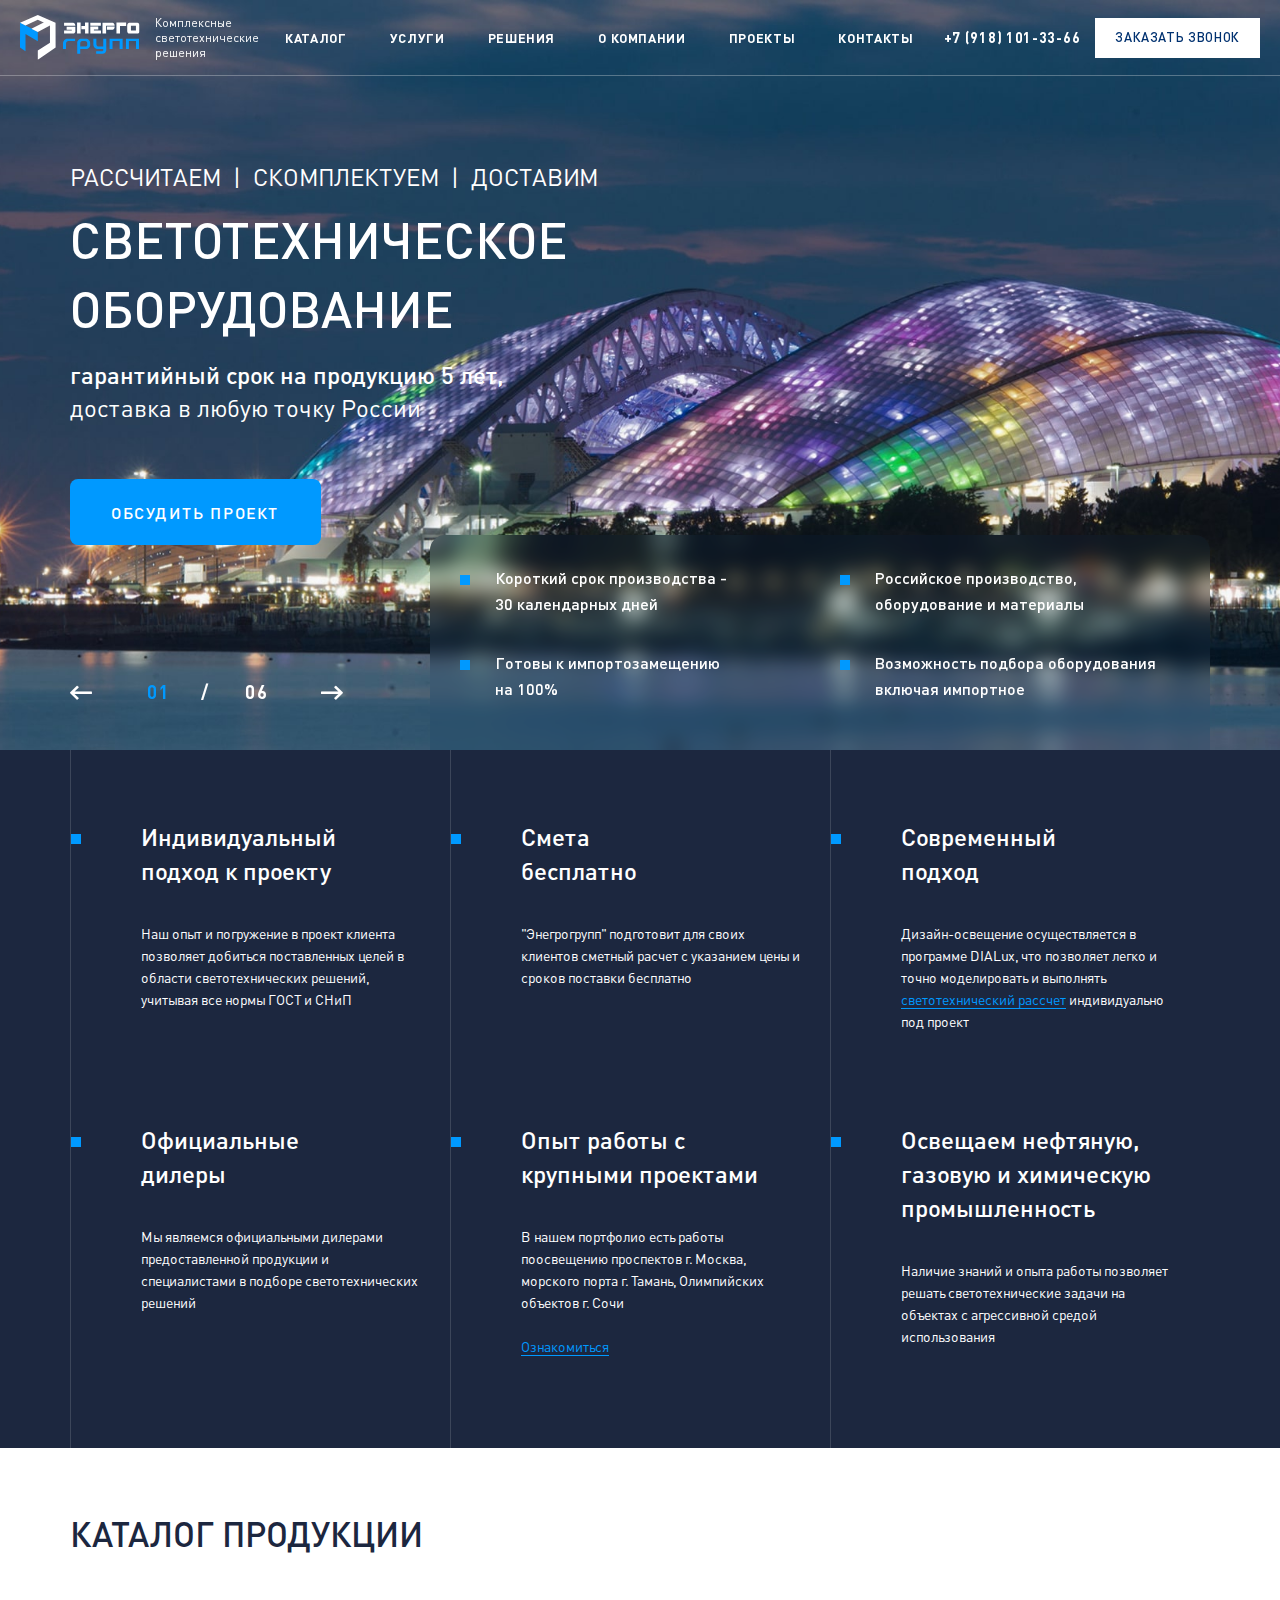
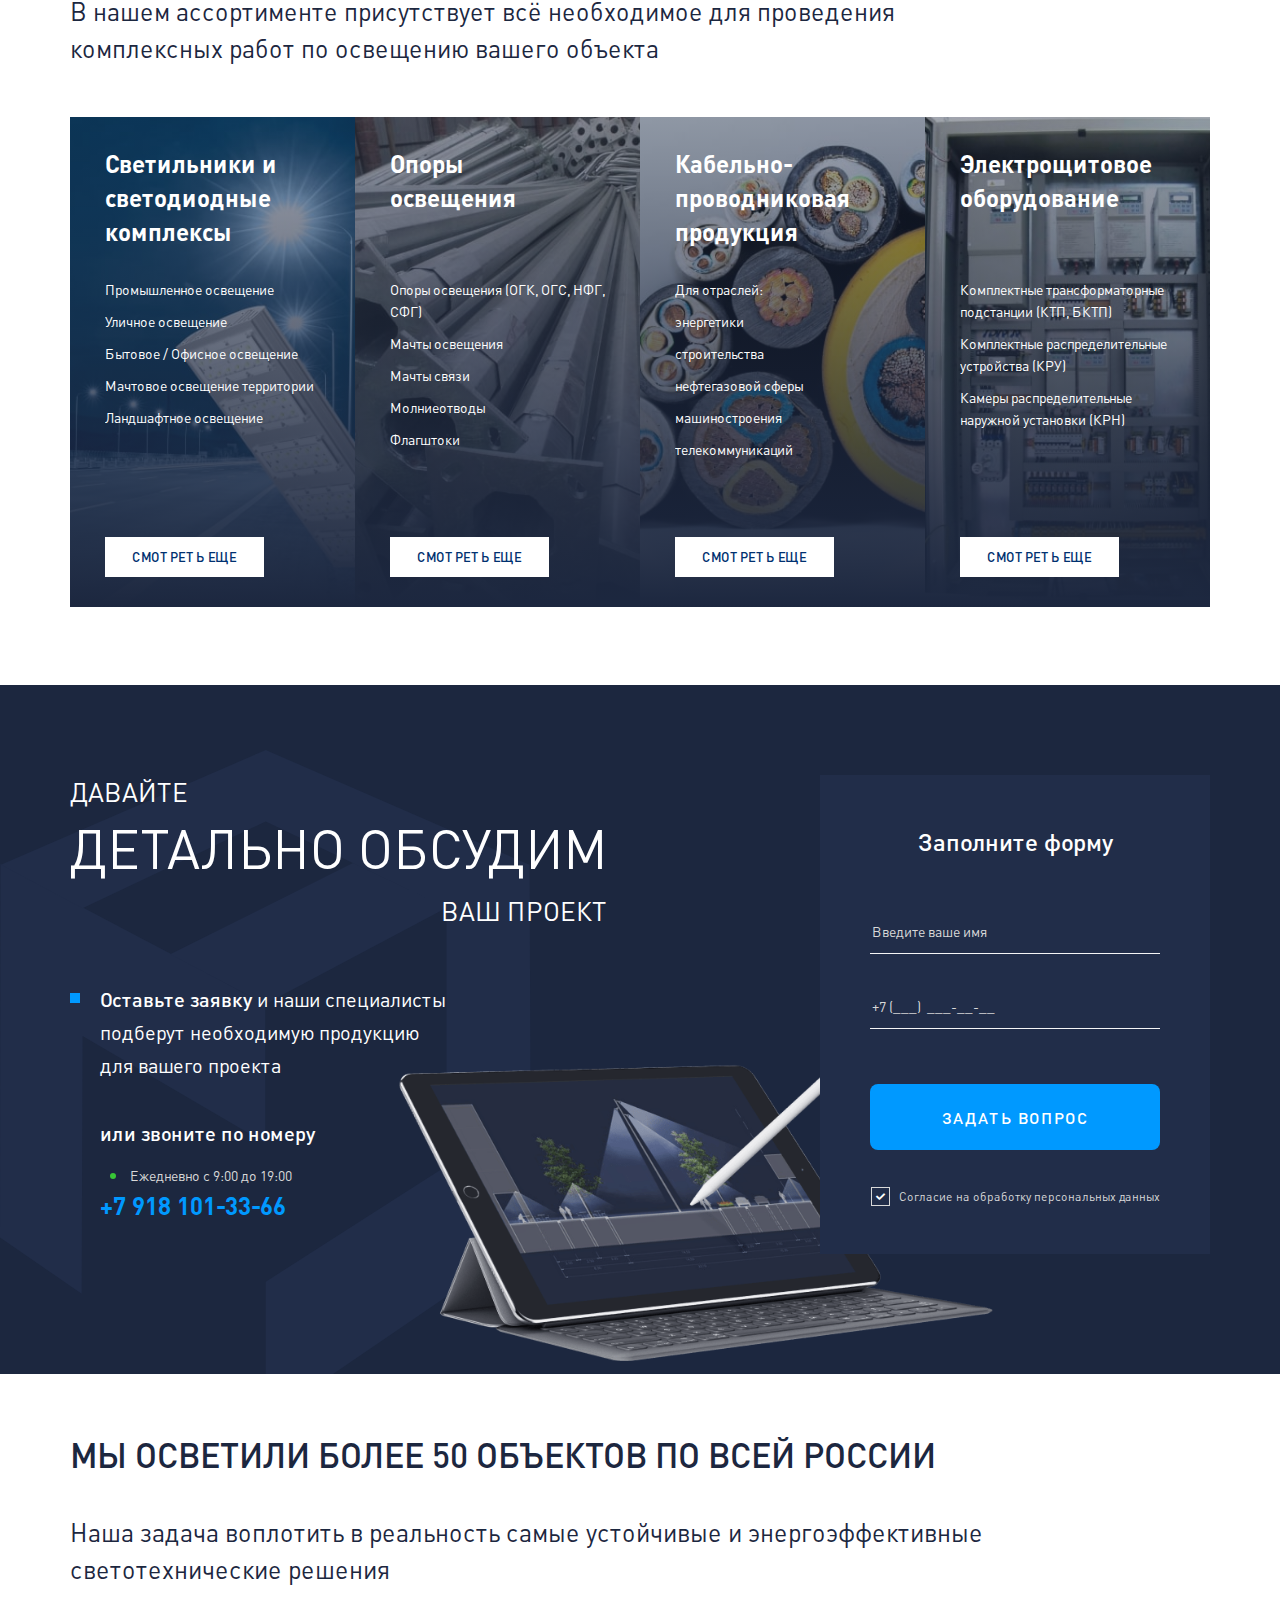
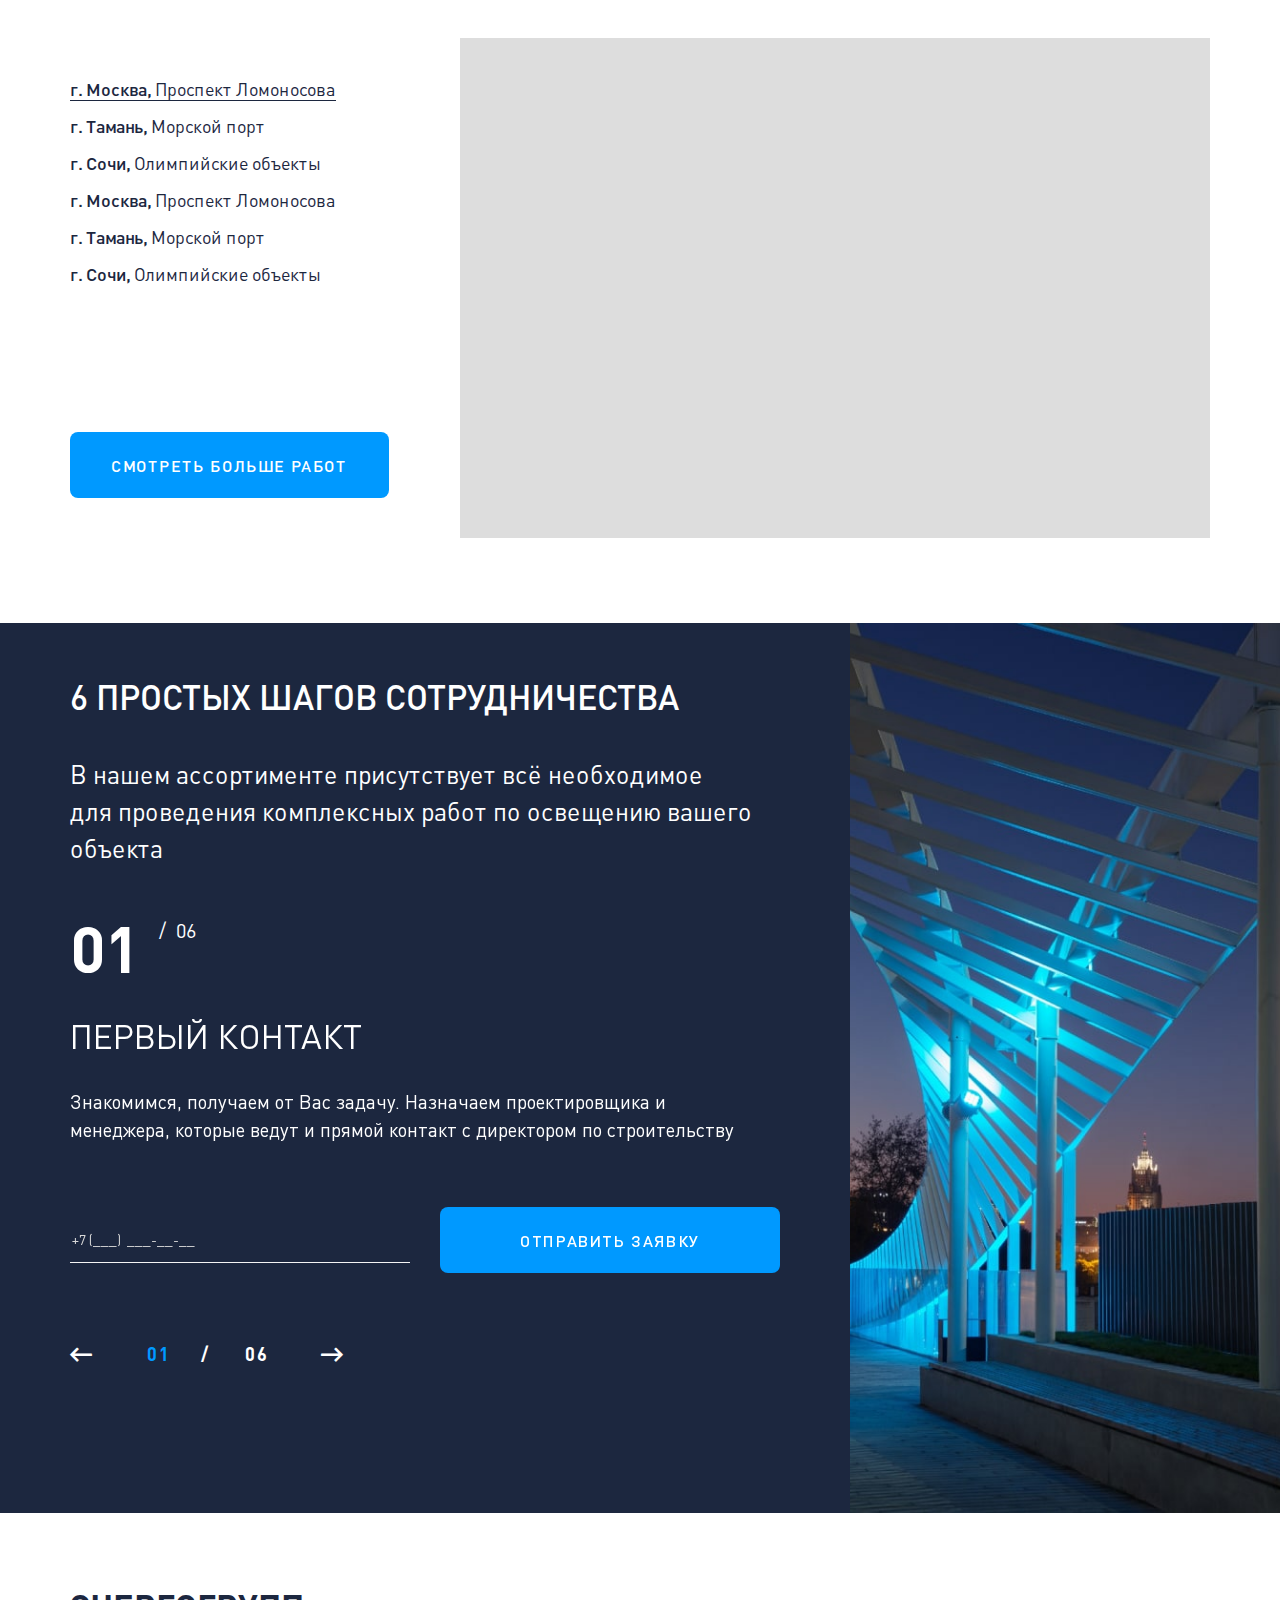
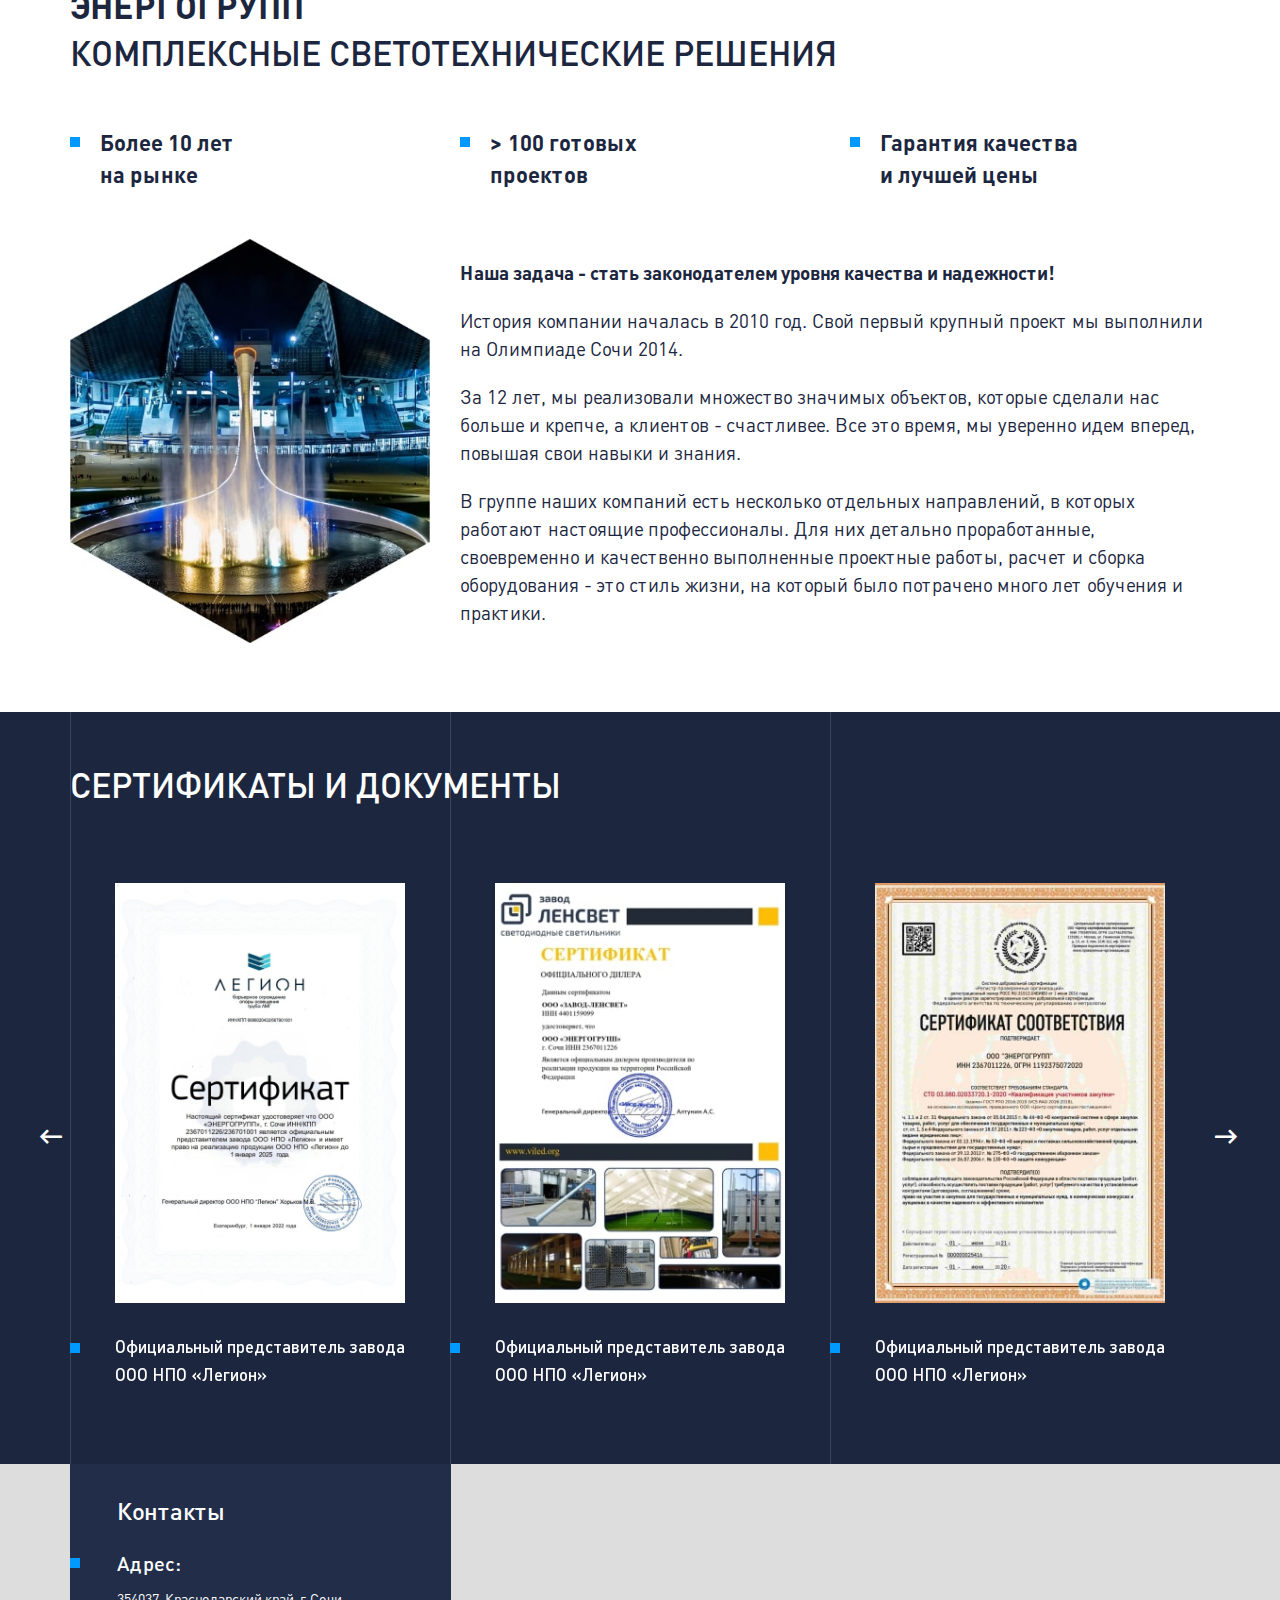
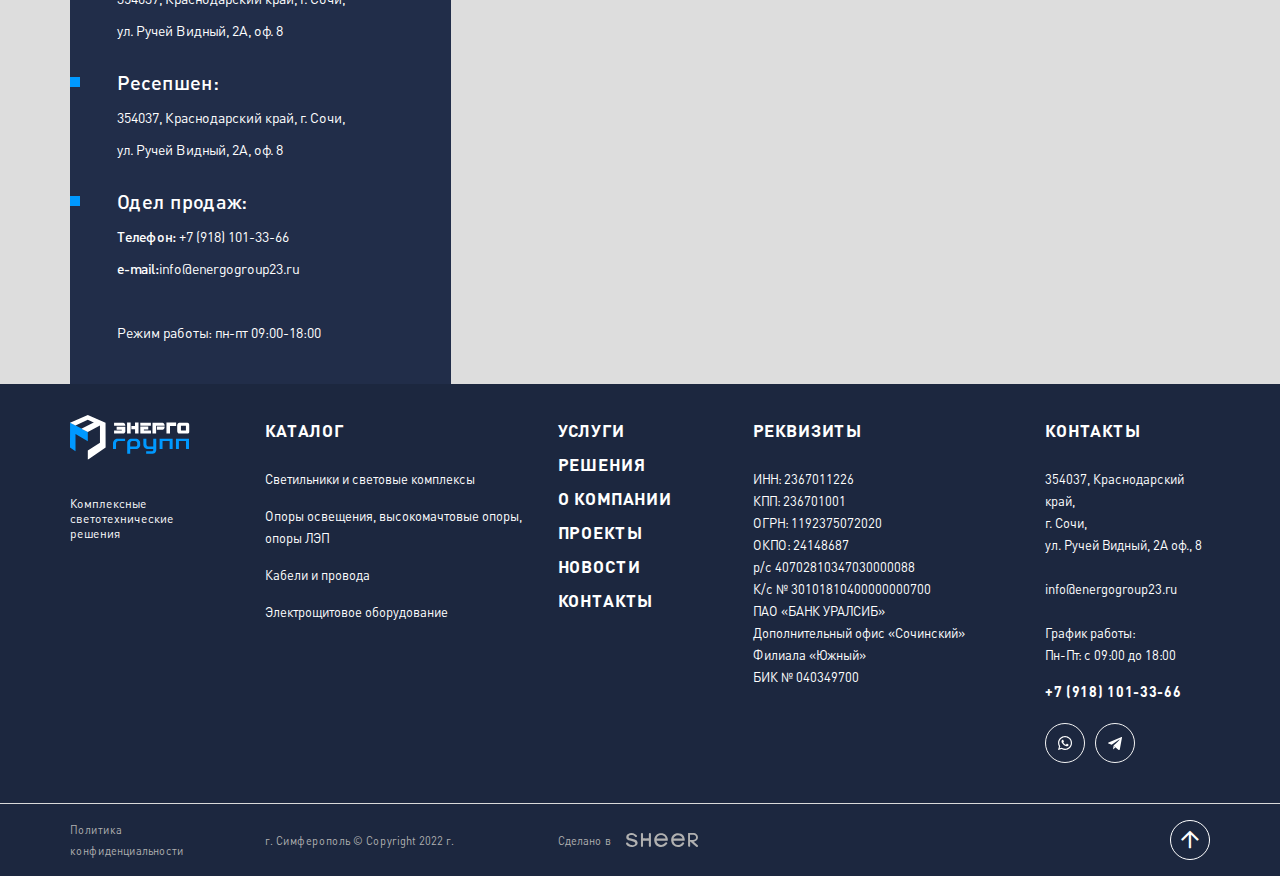
==== commit 8be8f4fc: "Add files via upload" ====
--- a/index.html
+++ b/index.html
@@ -18,8 +18,8 @@
 	<link rel="stylesheet" href="libs/slick-1.5.9/slick/slick.css" />
 	<link rel="stylesheet" href="libs/slick-1.5.9/slick/slick-theme.css" />
 	<link rel="stylesheet" href="css/fonts.css" />
-	<link rel="stylesheet" href="css/main.css?ver=1.4" />
-	<link rel="stylesheet" href="css/media.css?ver=1.4" />
+	<link rel="stylesheet" href="css/main.css?ver=1.6" />
+	<link rel="stylesheet" href="css/media.css?ver=1.6" />
 </head>
 <body>
 
@@ -49,7 +49,7 @@
 						<li><a href="#"><img src="img/telegram.svg" alt="alt"></a></li>
 					</ul>
 					<a href="tel:+79181013366" class="phone-main">+7 (918) 101-33-66</a>
-					<a href="#callback" class="btn-page">заказать звонок</a>
+					<a href="#callback" class="btn-page fancybox">заказать звонок</a>
 					<span class='sandwich'>
 						<span class='sw-topper'></span>
 						<span class='sw-bottom'></span>
@@ -73,6 +73,8 @@
 					<li><a href="#"><img src="img/telegram.svg" alt="alt"></a></li>
 				</ul>
 				<a href="tel:+79181013366" class="phone-main">+7 (918) 101-33-66</a>
+				<br>
+				<a href="#callback" class="btn-page fancybox">заказать звонок</a>
 			</div>
 		</header>
 
@@ -705,6 +707,54 @@
 		
 	</div>
 
+	<div id="callback" class="modal-block">
+		<div class="modal-wrap">
+			<div class="title-modal">Оставьте ваши контактные данные и файл проекта или схемы</div>
+			<div class="descr-modal">И мы перезвоним Вам в ближайшее время</div>
+			<form>
+				<div class="row">
+					<div class="col-lg-6">
+						<div class="item-form">
+							<input type="text" placeholder="Введите ваше имя" required="required">
+						</div>
+					</div>
+					<div class="col-lg-6">
+						<div class="item-form">
+							<input type="text" placeholder="+7 (___)  ___-__-__" class="input-phone" required="required">
+						</div>
+					</div>
+					<div class="col-lg-6">
+						<div class="item-form">
+							<input type="email" placeholder="E-mail" required="required">
+						</div>
+					</div>
+					<div class="col-lg-6">
+						<div class="file-upload">
+							<label><input type="file" name="file"><span>Прикрепить файл</span> <i class="far fa-paperclip"></i></label>
+							<div id="fl_nm" class="name-upload"></div>
+						</div>
+					</div>
+					<div class="col-lg-12">
+						<div class="item-form">
+							<input type="text" placeholder="Комментарий" required="required">
+						</div>
+					</div>
+				</div>
+				<div class="modal-wrap__bottom">
+					<button class="btn-main">отправить</button>
+					<div class="checkbox-wrap">
+						<div class="checkbox">
+							<label>
+								<input type="checkbox" required="required" checked="checked" />
+								<span>Согласие на обработку персональных данных</span>
+							</label>
+						</div>
+					</div>
+				</div>
+			</form>
+		</div>
+	</div>
+
 	<!--[if lt IE 9]>
 	<script src="libs/html5shiv/es5-shim.min.js"></script>
 	<script src="libs/html5shiv/html5shiv.min.js"></script>
@@ -718,7 +768,7 @@
 <script src="libs/scroll2id/PageScroll2id.min.js"></script>
 <script src="libs/mask/jquery.maskedinput.js"></script>
 <script src="libs/jQueryFormStyler-master/jquery.formstyler.min.js"></script>
-<script src="js/common.js?ver=1.4"></script>
+<script src="js/common.js?ver=1.6"></script>
 
 <script src="https://api-maps.yandex.ru/2.1/?lang=ru_RU"></script>
 <script>
--- a/css/main.css
+++ b/css/main.css
@@ -363,6 +363,7 @@
 	padding-bottom: 55px;
 	padding-left: 88px;
 	line-height: 22px;
+	padding-right: 30px;
 	min-height: 100%;
 	border-left: 1px solid rgba(245, 245, 245, 0.15);
 	position: relative;
@@ -934,6 +935,7 @@
 	height: 100%;
 	width: 100%;
 	pointer-events: none;
+	z-index: -1;
 }
 .line {
 	width: 1px;
@@ -944,6 +946,7 @@
 }
 .sertificats .container {
 	position: relative;
+	z-index: 1;
 }
 .line:nth-child(2) {
 	left: -10px;
@@ -979,7 +982,7 @@
 }
 .item-contact {
 	line-height: 32px;
-	margin-top: 18px;
+	margin-top: 15px;
 	position: relative;
 }
 .item-contact::before {
@@ -1070,7 +1073,7 @@
 	font-size: 20px;
 	float: right;
 	position: relative;
-	color: #fff !important;
+	color: #fff !important; 
 	width: 40px;
 	height: 40px;
 	text-align: center;
@@ -1225,4 +1228,315 @@
 	height: 100%;
 	object-fit: cover;
 	font-family: 'object-fit: cover;';
+}
+.sertificats_page {
+	color: #212D49;
+	background-color: #fff;
+}
+.sertificats_page .item-sertificat__image {
+	padding: 11px;
+	box-shadow: 0px 10px 10px rgba(0, 0, 0, 0.07);
+	background-color: #fff;
+}
+.sertificats_page .item-sertificat {
+	padding-top: 10px;
+	color: #212D49;
+}
+.sertificats_page .item-sertificat__title {
+	color: #212D49;
+}
+.sertificats_page .line {
+	background-color: #D9D9D9;
+}
+.row_advantages {
+	margin: 0;
+}
+.row_advantages > div {
+	padding: 0;
+}
+.sertificats_page .slick-arrow {
+	color: #212D49 !important;
+}
+.item-news {
+	margin-bottom: 65px;
+	display: block;
+}
+.item-news__image {
+	height: 288px;
+	display: block;
+}
+.item-news__image img {
+	width: 100%;
+	height: 100%;
+	object-fit: cover;
+	font-family: 'object-fit: cover;';
+}
+.item-news__title {
+	font-size: 24px;
+	line-height: 34px;
+	padding: 18px 33px;
+	padding-right: 15px;
+	padding-bottom: 0;
+	font-weight: 700;
+	color: #1C273F;
+	display: block;
+	position: relative;
+	transition: all 0.3s;
+}
+.item-news:hover .item-news__title {
+	color: #0099FF;
+}
+.item-news__title::before {
+	position: absolute;
+	display: block;
+	content: " ";
+	top: 35px;
+	left: 0;
+	width: 10px;
+	height: 10px;
+	background: #0099FF;
+}
+.news .title-section {
+	padding-bottom: 34px;
+}
+.news {
+	padding-top: 55px;
+	padding-bottom: 33px;
+}
+.pager {
+	border-top: 1px solid #F4F4F4;
+	padding-top: 23px;
+	display: flex;
+	align-items: center;
+	justify-content: center;
+}
+.page-numbers {
+	font-size: 18px;
+line-height: 32px;
+margin: 0 33px;
+font-weight: 600;
+letter-spacing: 0.1em;
+text-transform: uppercase;
+color: #1C273F;
+}
+.page-numbers.current {
+	font-weight: 700;
+	color: #0099FF;
+}
+.prev.page-numbers,
+.next.page-numbers {
+	font-size: 22px;
+	margin: 0;
+}
+.prev.page-numbers {
+	margin-right: auto;
+}
+.next.page-numbers {
+	margin-left: auto;
+}
+.page-numbers:hover {
+		color: #0099FF;
+}
+.breadcrumbs {
+  padding: 23px 0;
+font-size: 14px;
+  line-height: 20px;
+  display: flex;
+  align-items: center;
+  flex-wrap: wrap;
+}
+.breadcrumbs a {
+color: #1C273F;
+  border-bottom: 1px solid transparent;
+}
+.breadcrumbs a:hover {
+  border-color: #1C273F;
+}
+.breadcrumbs li::after {
+  content: "/";
+  margin: 0 10px;
+}
+.breadcrumbs li:last-child::after {
+  display: none;
+}
+.article {
+	padding-bottom: 75px;
+}
+.article-content {
+	font-size: 20px;
+	line-height: 28px;
+}
+.article-content p {
+	margin-bottom: 20px;
+}
+.article-content h3 {
+	font-size: 24px;
+	line-height: 34px;
+	padding-left: 33px;
+	margin-bottom: 28px;
+	margin-top: 34px;
+	font-weight: 700;
+	position: relative;
+}
+.article-content h3::before {
+	position: absolute;
+	display: block;
+	content: " ";
+	top: 12px;
+	left: 0;
+	width: 10px;
+	height: 10px;
+	background: #0099FF;
+}
+.article-content img {
+	margin: 35px 0;
+	margin-left: 60px;
+	max-width: 100%;
+	float: right;
+}
+.article-content p strong {
+	font-weight: 500;
+}
+.article-content li {
+	padding-left: 25px;
+	position: relative;
+}
+.article-content li::before {
+	position: absolute;
+	display: block;
+	content: " ";
+	top: 6px;
+	left: 0;
+	width: 8px;
+height: 8px;
+background: #FA9241;
+border-radius: 50%;
+}
+.article-content ul {
+	margin-bottom: 20px;
+}
+.article-content blockquote {
+	padding: 38px 35px;
+	margin: 0;
+	margin-left: 60px;
+	margin-bottom: 8px;
+	float: right;
+	color: #003170;
+	width: 702px;
+	background: rgba(245, 245, 245, 0.3);
+	font-weight: 500;
+}
+.article-content blockquote p {
+	margin: 0;
+}
+.article-content br {
+	clear: both;
+}
+.article .title-section {
+	max-width: 1040px;
+}
+.modal-block {
+	display: none;
+}
+.modal-wrap {
+	width: 782px;
+	padding: 39px 70px;
+	padding-bottom: 47px;
+	max-width: 100%;
+	margin: 0 auto;
+	color: #fff;
+	background: #212D49;
+}
+.fancybox-skin {
+    padding: 0 !important;
+    background-color: transparent !important;
+    box-shadow: none !important;
+}
+.fancybox-close {
+    top: 12px;
+    right: 14px;
+    border-radius: 50%;
+    display: flex;
+    align-items: center;
+    justify-content: center;
+    text-align: center; 
+    font-size: 22px;
+    color: #0099FF;
+    background-image: none !important;
+    -moz-osx-font-smoothing: grayscale;
+    -webkit-font-smoothing: antialiased;
+    font-style: normal;
+    font-variant: normal;
+    text-rendering: auto;
+    line-height: 1;
+    font-weight: 300;
+    font-family: "Font Awesome 5 Pro";
+}
+.fancybox-close::before {
+    content: "\f00d";
+}
+.fancybox-inner {
+    overflow: visible !important;
+}
+.title-modal {
+	font-size: 24px;
+	line-height: 34px;
+	margin: 0 auto;
+	margin-bottom: 12px;
+	max-width: 395px;
+	font-weight: 500;
+	text-align: center;
+}
+.descr-modal {
+	margin-bottom: 30px;
+	font-weight: 500;
+	text-align: center;
+}
+.modal-wrap__bottom {
+	padding-top: 30px;
+	text-align: center;
+}
+.modal-wrap__bottom .btn-main {
+	width: 333px;
+	padding: 0 15px;
+}
+.file-upload input {
+	opacity: 0;
+	visibility: hidden;
+	width: 0;
+	height: 0;
+	padding: 0;
+}
+.file-upload label {
+	font-size: 14px;
+	line-height: 19px;
+	color: #D9D9D9;
+	cursor: pointer;
+	font-weight: 400;
+	display: inline-flex;
+	transition: all 0.3s;
+	align-items: center;
+}
+.file-upload label i {
+	font-size: 18px;
+	color: #fff;
+	margin-left: 25px;
+}
+.file-upload label span {
+	border-bottom: 1px solid #D9D9D9;
+	transition: all 0.3s;
+}
+.file-upload {
+	margin-top: 25px;
+	margin-bottom: 15px;
+	text-align: left;
+}
+.name-upload {
+	font-size: 12px;
+}
+.file-upload label:hover {
+	color: #fff;
+}
+.file-upload label:hover span {
+	border-color: transparent;
 }--- a/css/media.css
+++ b/css/media.css
@@ -175,6 +175,48 @@
     .image-portfolio {
     height: 505px;
 }
+.item-news__image {
+    height: 265px;
+    }
+    .item-news__title {
+    font-size: 22px;
+    line-height: 33px;
+}
+.item-news {
+	margin-bottom: 50px;
+}
+.news {
+	padding-top: 45px;
+}
+.article-content {
+    font-size: 18px;
+    line-height: 26px;
+}
+.article-content img {
+    margin: 25px 0;
+    margin-left: 40px;
+    transform: scale(0.9);
+    transform-origin: 100% 100%;
+}
+.article-content h3 {
+    font-size: 22px;
+    line-height: 31px;
+    padding-left: 30px;
+    margin-bottom: 20px;
+    margin-top: 20px;
+    }
+    .article-content h3::before {
+    	top: 10px;
+    }
+    .article-content blockquote {
+    padding: 30px 20px;
+    margin-left: 40px;
+    margin-bottom: 8px;
+    width: 630px;
+}
+.article-content img:first-of-type {
+	margin-top: 0;
+}
 }
 
 @media only screen and (max-width : 1450px) {
@@ -292,6 +334,35 @@
 .image-portfolio {
     height: 460px;
 }
+.wrapper_page {
+    padding-top: 75px;
+}
+.news {
+    padding-top: 35px;
+}
+.item-news__title {
+    font-size: 19px;
+    line-height: 29px;
+    padding: 14px 23px;
+    padding-right: 10px;
+    padding-bottom: 0;
+}
+.item-news__title::before {
+    top: 29px;
+    width: 7px;
+    height: 7px;
+    }
+    .item-news__image {
+    height: 230px;
+}
+.item-news {
+    margin-bottom: 30px;
+}
+.page-numbers {
+    font-size: 16px;
+    line-height: 30px;
+    margin: 0 27px;
+    }
 }
 
 /* Large Devices, Wide Screens */
@@ -409,6 +480,34 @@
 	.footer__content .phone-main {
 		font-size: 13px;
 	}
+	.item-news__title {
+    font-size: 16px;
+    line-height: 24px;
+}
+.item-news__title::before {
+    top: 25px;
+    }
+    .item-news__image {
+    height: 200px;
+}
+.article-content img {
+	transform: none;
+	max-width: 50%;
+}
+.article-content blockquote {
+	width: 50%;
+}
+.article-content {
+    font-size: 15px;
+    line-height: 22px;
+}
+.article .title-section {
+	margin-bottom: 30px;
+}
+.article-content h3 {
+    font-size: 19px;
+    line-height: 27px;
+    }
 }
 
 /* Medium Devices, Desktops */
@@ -622,6 +721,38 @@
 .wrapper_page {
     padding-top: 76px;
 }
+.menu-mobile .btn-page {
+	margin-top: 15px;
+}
+.modal-wrap {
+    padding: 35px 20px;
+    padding-bottom: 30px;
+    }
+    .modal-wrap__bottom .btn-main {
+    	width: 100%;
+    }
+    .title-modal {
+    font-size: 17px;
+    line-height: 26px;
+}
+.descr-modal {
+    margin-bottom: 20px;
+    font-size: 13px;
+    }
+    .fancybox-close {
+    top: 5px;
+    right: 7px;
+}
+.file-upload {
+    margin-top: 0px;
+    margin-bottom: 10px;
+    }
+    .modal-wrap__bottom {
+    padding-top: 5px;
+}
+ .modal-wrap .checkbox {
+	margin-top: 24px;
+}
 }
 
 /* Small Devices, Tablets */
@@ -738,6 +869,63 @@
 	.image-portfolio {
     height: 340px;
 }
+.news .title-section {
+    padding-bottom: 25px;
+}
+.news {
+    padding-top: 30px;
+}
+.item-news__image {
+    height: 240px;
+}
+.page-numbers {
+	margin: 0 20px;
+}
+.article-content img {
+	float: none;
+	max-width: 100%;
+	margin: 15px 0;
+}
+.article-content blockquote {
+	padding: 20px;
+	width: 100%;
+	margin: 0;
+	float: none;
+}
+.article-content h3 {
+    font-size: 17px;
+    line-height: 24px;
+    padding-left: 25px;
+}
+.article-content p {
+    margin-bottom: 15px;
+}
+.article-content br {
+	display: none;
+}
+.article {
+	padding-bottom: 35px;
+}
+.breadcrumbs {
+    flex-wrap: nowrap;
+    white-space: nowrap;
+    overflow: auto;
+        padding: 6px 0;
+    margin: 0 -15px;
+    margin-bottom: 15px;
+    padding-left: 15px;
+}
+.breadcrumbs li {
+        padding: 9px 10px;
+    background: #fff;
+    box-shadow: 0 0 4px #ddd;
+    border-radius: 30px;
+    margin-right: 10px;
+}
+.breadcrumbs li::after,
+.breadcrumbs li span {
+    display: none;
+}
 }
 
 /* Extra Small Devices, Phones */
@@ -810,6 +998,20 @@
 .image-portfolio {
     height: 240px;
 }
+.item-advantage {
+	padding-right: 15px;
+}
+.item-news__image {
+    height: 213px;
+}
+.page-numbers {
+    margin: 0 15px;
+}
+.article .title-section {
+    font-size: 21px;
+    line-height: 33px;
+    margin-bottom: 25px;
+}
 }
 
 /* Custom, iPhone Retina */
